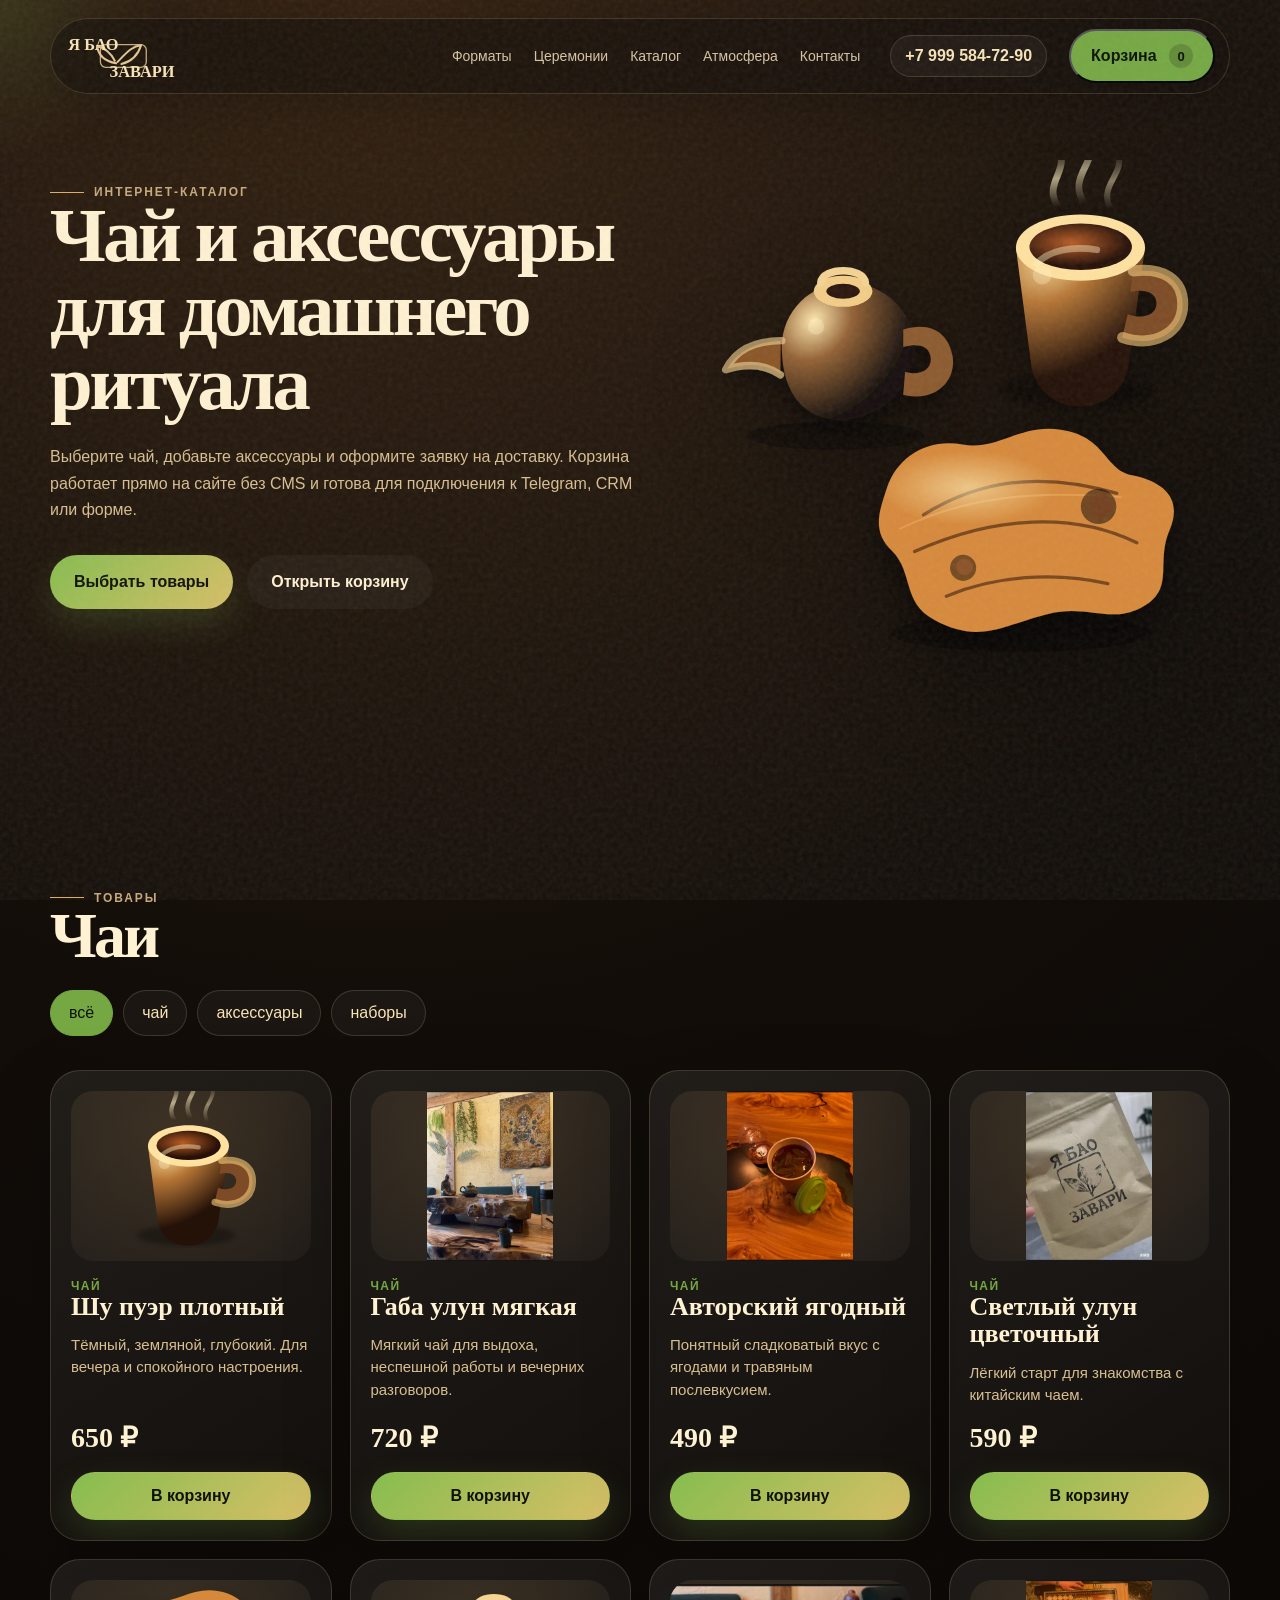
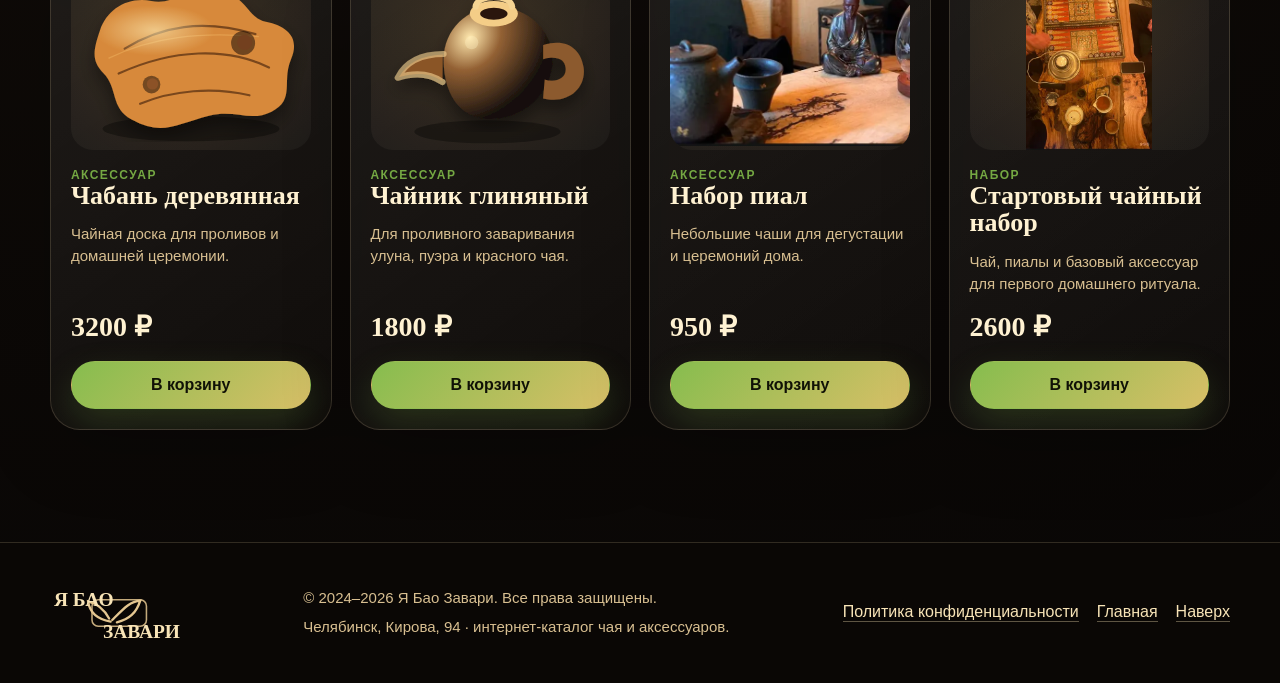
==== catalog.html @ 7555b70e "Доработка сайта" ====
<!doctype html>
<html lang="ru">
<head>
  <meta charset="UTF-8" />
  <meta name="viewport" content="width=device-width, initial-scale=1.0" />
  <title>Интернет-каталог — Я Бао Завари</title>
  <meta name="description" content="Интернет-каталог чаёв и аксессуаров Я Бао Завари: пуэр, улун, габа, чабани, чайники и доставка по Челябинску." />
  <link rel="stylesheet" href="css/styles.css" />
</head>
<body class="catalog-page">
  <div class="noise" aria-hidden="true"></div>
  <div class="cursor-glow" aria-hidden="true"></div>

  <header class="header" data-header>
    <a class="logo" href="index.html#top" aria-label="Я Бао Завари">
      <img src="assets/icons/logo.svg" alt="Я Бао Завари" width="180" height="72" />
    </a>
    <button class="burger" type="button" aria-label="Открыть меню" aria-expanded="false"><span></span><span></span></button>
    <nav class="nav" data-nav>
      <a href="index.html#rituals">Форматы</a>
      <a href="index.html#ceremony">Церемонии</a>
      <a href="catalog.html">Каталог</a>
      <a href="index.html#gallery">Атмосфера</a>
      <a href="index.html#contacts">Контакты</a>
    </nav>
    <a class="header-phone" href="tel:+79995847290">+7 999 584-72-90</a>
    <button class="header-cta" type="button" data-cart-open>Корзина <span data-cart-count>0</span></button>
  </header>

  <main id="top">
    <section class="catalog-hero section">
      <div class="container catalog-hero-grid">
        <div class="reveal">
          <div class="eyebrow"><span></span> интернет-каталог</div>
          <h1>Чай и аксессуары для домашнего ритуала</h1>
          <p>Выберите чай, добавьте аксессуары и оформите заявку на доставку. Корзина работает прямо на сайте без CMS и готова для подключения к Telegram, CRM или форме.</p>
          <div class="hero-actions">
            <a class="btn btn-primary" href="#catalog">Выбрать товары</a>
            <button class="btn btn-ghost" type="button" data-cart-open>Открыть корзину</button>
          </div>
        </div>
        <div class="catalog-hero-objects reveal">
          <img src="assets/3d/mug-steam.svg" alt="3D чашка с паром" />
          <img src="assets/3d/teapot.svg" alt="3D чайник" />
          <img src="assets/3d/chaban.svg" alt="3D чабань" />
        </div>
      </div>
    </section>

    <section class="section catalog-section" id="catalog">
      <div class="container">
        <div class="section-head reveal">
          <div class="eyebrow"><span></span> товары</div>
          <h2>Чаи</h2>
        </div>
        <div class="catalog-filters reveal" data-catalog-filter>
          <button class="active" data-category="all">всё</button>
          <button data-category="tea">чай</button>
          <button data-category="accessory">аксессуары</button>
          <button data-category="set">наборы</button>
        </div>
        <div class="product-grid" data-products>
          <article class="product-card reveal" data-category="tea">
            <img src="assets/3d/mug-steam.svg" alt="Шу пуэр" />
            <span>чай</span><h3>Шу пуэр плотный</h3><p>Тёмный, земляной, глубокий. Для вечера и спокойного настроения.</p><b>650 ₽</b>
            <button class="btn btn-primary" data-add-cart data-name="Шу пуэр плотный" data-price="650">В корзину</button>
          </article>
          <article class="product-card reveal" data-category="tea">
            <img src="assets/images/tea-table-thumb.webp" alt="Габа улун" />
            <span>чай</span><h3>Габа улун мягкая</h3><p>Мягкий чай для выдоха, неспешной работы и вечерних разговоров.</p><b>720 ₽</b>
            <button class="btn btn-primary" data-add-cart data-name="Габа улун мягкая" data-price="720">В корзину</button>
          </article>
          <article class="product-card reveal" data-category="tea">
            <img src="assets/images/takeaway-thumb.webp" alt="Авторский чай" />
            <span>чай</span><h3>Авторский ягодный</h3><p>Понятный сладковатый вкус с ягодами и травяным послевкусием.</p><b>490 ₽</b>
            <button class="btn btn-primary" data-add-cart data-name="Авторский ягодный чай" data-price="490">В корзину</button>
          </article>
          <article class="product-card reveal" data-category="tea">
            <img src="assets/images/logo-pack-thumb.webp" alt="Пакет чая" />
            <span>чай</span><h3>Светлый улун цветочный</h3><p>Лёгкий старт для знакомства с китайским чаем.</p><b>590 ₽</b>
            <button class="btn btn-primary" data-add-cart data-name="Светлый улун цветочный" data-price="590">В корзину</button>
          </article>
          <article class="product-card reveal" data-category="accessory">
            <img src="assets/3d/chaban.svg" alt="Чабань" />
            <span>аксессуар</span><h3>Чабань деревянная</h3><p>Чайная доска для проливов и домашней церемонии.</p><b>3200 ₽</b>
            <button class="btn btn-primary" data-add-cart data-name="Чабань деревянная" data-price="3200">В корзину</button>
          </article>
          <article class="product-card reveal" data-category="accessory">
            <img src="assets/3d/teapot.svg" alt="Чайник" />
            <span>аксессуар</span><h3>Чайник глиняный</h3><p>Для проливного заваривания улуна, пуэра и красного чая.</p><b>1800 ₽</b>
            <button class="btn btn-primary" data-add-cart data-name="Чайник глиняный" data-price="1800">В корзину</button>
          </article>
          <article class="product-card reveal" data-category="accessory">
            <img src="assets/images/gongfu-thumb.webp" alt="Пиалы" />
            <span>аксессуар</span><h3>Набор пиал</h3><p>Небольшие чаши для дегустации и церемоний дома.</p><b>950 ₽</b>
            <button class="btn btn-primary" data-add-cart data-name="Набор пиал" data-price="950">В корзину</button>
          </article>
          <article class="product-card reveal" data-category="set">
            <img src="assets/images/games-thumb.webp" alt="Подарочный набор" />
            <span>набор</span><h3>Стартовый чайный набор</h3><p>Чай, пиалы и базовый аксессуар для первого домашнего ритуала.</p><b>2600 ₽</b>
            <button class="btn btn-primary" data-add-cart data-name="Стартовый чайный набор" data-price="2600">В корзину</button>
          </article>
        </div>
      </div>
    </section>
  </main>

  <aside class="cart-drawer" data-cart aria-hidden="true">
    <div class="cart-backdrop" data-cart-close></div>
    <div class="cart-panel">
      <button class="modal-close" type="button" data-cart-close aria-label="Закрыть">×</button>
      <div class="eyebrow"><span></span> доставка</div>
      <h2>Корзина</h2>
      <div class="cart-list" data-cart-list></div>
      <div class="cart-total">Итого: <b data-cart-total>0 ₽</b></div>
      <form class="form delivery-form" data-delivery-form>
        <label><span>Имя</span><input name="name" type="text" placeholder="Как к вам обращаться" required /></label>
        <label><span>Телефон или Telegram</span><input name="contact" type="text" placeholder="+7 или @username" required /></label>
        <label><span>Адрес доставки</span><input name="address" type="text" placeholder="Улица, дом, квартира" required /></label>
        <label><span>Комментарий</span><input name="comment" type="text" placeholder="Домофон, время, пожелания" /></label>
        <button class="btn btn-primary" type="submit">Сформировать заказ</button>
        <small data-delivery-status>После отправки появится текст заказа для администратора.</small>
      </form>
    </div>
  </aside>

  <footer class="footer">
    <div class="container footer-row">
      <a class="footer-logo" href="index.html#top" aria-label="Я Бао Завари"><img src="assets/icons/logo.svg" alt="Я Бао Завари" width="140" /></a>
      <div class="footer-copy">
        <p>© <span data-start-year>2024</span>–<span data-current-year>2026</span> Я Бао Завари. Все права защищены.</p>
        <p>Челябинск, Кирова, 94 · интернет-каталог чая и аксессуаров.</p>
      </div>
      <div class="footer-links">
        <a href="privacy.html">Политика конфиденциальности</a>
        <a href="index.html">Главная</a>
        <a href="#top">Наверх</a>
      </div>
    </div>
  </footer>

  <script src="js/app.js"></script>
</body>
</html>
---- css/styles.css ----
:root{
  --bg:#120d09;--bg2:#1b120b;--card:#21170f;--card2:#2a1d13;--text:#fff2d2;--muted:#c8aa7b;--accent:#75a843;--accent2:#e0ad62;--line:rgba(255,226,178,.16);--shadow:0 24px 80px rgba(0,0,0,.42);--radius:28px;--container:1180px;
}
*{box-sizing:border-box}html{scroll-behavior:smooth}body{margin:0;font-family:Inter,Arial,sans-serif;background:radial-gradient(circle at 30% 0,#33200f 0,#120d09 42%,#080605 100%);color:var(--text);overflow-x:hidden}body.lock{overflow:hidden}
a{color:inherit;text-decoration:none}img{max-width:100%;display:block}button,input,select{font:inherit}.container{width:min(var(--container),calc(100% - 32px));margin-inline:auto}.section{position:relative;padding:112px 0}.noise{position:fixed;inset:0;pointer-events:none;z-index:100;opacity:.12;background-image:url("data:image/svg+xml,%3Csvg viewBox='0 0 200 200' xmlns='http://www.w3.org/2000/svg'%3E%3Cfilter id='n'%3E%3CfeTurbulence type='fractalNoise' baseFrequency='.9' numOctaves='4'/%3E%3C/filter%3E%3Crect width='100%25' height='100%25' filter='url(%23n)' opacity='.7'/%3E%3C/svg%3E")}.cursor-glow{position:fixed;width:360px;height:360px;border-radius:50%;background:radial-gradient(circle,rgba(117,168,67,.16),transparent 62%);transform:translate(-50%,-50%);pointer-events:none;z-index:1;mix-blend-mode:screen}.preloader{position:fixed;inset:0;background:#090705;z-index:999;display:grid;place-items:center;gap:14px;transition:.55s ease}.preloader.hidden{opacity:0;visibility:hidden}.preloader span{width:68px;height:68px;border:1px solid var(--line);border-top-color:var(--accent);border-radius:50%;animation:spin 1s linear infinite}.preloader b{font-family:Georgia,serif;color:var(--muted);letter-spacing:.12em;text-transform:uppercase}@keyframes spin{to{transform:rotate(360deg)}}
.header{position:fixed;z-index:90;left:50%;top:18px;transform:translateX(-50%);width:min(1180px,calc(100% - 28px));display:flex;align-items:center;gap:22px;padding:10px 14px;background:rgba(18,13,9,.58);border:1px solid var(--line);border-radius:999px;backdrop-filter:blur(18px);box-shadow:0 10px 50px rgba(0,0,0,.25);transition:.3s}.header.scrolled{top:8px;background:rgba(18,13,9,.82)}.logo{display:flex;width:126px;min-width:126px}.nav{display:flex;gap:22px;align-items:center;margin-left:auto}.nav a{font-size:14px;color:#ead8b5;opacity:.9;transition:.25s}.nav a:hover{color:white}.header-cta{padding:13px 20px;border-radius:999px;background:var(--accent);color:#0b1206;font-weight:800}.burger{display:none;margin-left:auto;background:none;border:0;width:44px;height:44px;position:relative}.burger span{display:block;height:2px;background:var(--text);margin:7px;border-radius:10px;transition:.25s}.burger.active span:first-child{transform:translateY(9px) rotate(45deg)}.burger.active span:last-child{transform:rotate(-45deg)}
.hero{min-height:100svh;display:flex;align-items:center;padding-top:150px;overflow:hidden}.hero-bg{position:absolute;inset:0;z-index:-2}.hero-bg:after{content:"";position:absolute;inset:0;background:linear-gradient(90deg,rgba(8,6,5,.96) 0,rgba(18,13,9,.82) 42%,rgba(18,13,9,.44) 100%),linear-gradient(0deg,#120d09 0,transparent 28%)}.hero-bg img{width:100%;height:100%;object-fit:cover;filter:saturate(.9) brightness(.68)}.steam-canvas{position:absolute;inset:0;z-index:-1;opacity:.58}.hero-grid{display:grid;grid-template-columns:minmax(0,1.05fr) minmax(330px,.95fr);align-items:center;gap:56px}.eyebrow{display:inline-flex;align-items:center;gap:10px;color:var(--muted);letter-spacing:.16em;text-transform:uppercase;font-size:12px;font-weight:800}.eyebrow span{width:34px;height:1px;background:var(--accent2)}h1,h2,h3,p{margin-top:0}h1,h2{font-family:Georgia,'Times New Roman',serif;line-height:.96;letter-spacing:-.045em}h1{font-size:clamp(46px,7vw,104px);margin-bottom:24px}h2{font-size:clamp(36px,5vw,72px);margin-bottom:24px}h3{font-family:Georgia,serif;font-size:28px;line-height:1.05;margin-bottom:14px}p{color:#d8bf91;line-height:1.65}.hero-content p{font-size:20px;max-width:620px}.hero-actions,.contact-actions{display:flex;flex-wrap:wrap;gap:14px;margin:32px 0}.btn{display:inline-flex;align-items:center;justify-content:center;min-height:54px;padding:0 24px;border-radius:999px;border:1px solid transparent;font-weight:850;cursor:pointer;transition:.28s}.btn-primary{background:linear-gradient(135deg,#86bd4e,#d8bf67);color:#101106;box-shadow:0 14px 34px rgba(117,168,67,.22)}.btn-primary:hover{transform:translateY(-3px);box-shadow:0 18px 44px rgba(117,168,67,.32)}.btn-ghost{border-color:var(--line);background:rgba(255,255,255,.04);color:var(--text)}.btn-ghost:hover{background:rgba(255,255,255,.09);transform:translateY(-3px)}.stats{display:grid;grid-template-columns:repeat(3,1fr);gap:12px;max-width:560px}.stats div{padding:18px;border:1px solid var(--line);border-radius:20px;background:rgba(255,255,255,.04);backdrop-filter:blur(12px)}.stats b{font-family:Georgia,serif;font-size:30px}.stats span{display:block;color:var(--muted);font-size:13px;margin-top:4px}.hero-visual{position:relative;min-height:560px;display:grid;place-items:center;transform-style:preserve-3d}.orbit{position:absolute;border:1px solid var(--line);border-radius:50%;transform:rotateX(70deg) rotateZ(20deg);animation:orbit 11s linear infinite}.orbit-1{width:430px;height:430px}.orbit-2{width:590px;height:590px;animation-duration:17s;opacity:.45}.tea-cup-3d{position:relative;width:270px;height:320px;transform-style:preserve-3d;animation:float 5s ease-in-out infinite}.cup-top{position:absolute;left:31px;top:32px;width:210px;height:78px;border-radius:50%;background:radial-gradient(ellipse at center,#372015 0 43%,#f1d08e 44%,#5a351d 60%,#21140d 100%);transform:rotateX(62deg);box-shadow:0 25px 70px rgba(224,173,98,.18)}.cup-top span{position:absolute;inset:18px;border-radius:50%;background:radial-gradient(circle,#7e3d18,#221009 70%)}.cup-body{position:absolute;left:52px;top:78px;width:166px;height:190px;border-radius:24px 24px 74px 74px;background:linear-gradient(120deg,#f8dfa2,#9a6530 42%,#32180d 100%);clip-path:polygon(0 0,100% 0,82% 100%,18% 100%);box-shadow:inset -30px 0 60px rgba(0,0,0,.34),0 35px 70px rgba(0,0,0,.44)}.cup-shadow{position:absolute;left:36px;bottom:5px;width:200px;height:44px;border-radius:50%;background:rgba(0,0,0,.42);filter:blur(10px)}.cup-steam i{position:absolute;bottom:245px;width:18px;height:110px;border-radius:50%;border-left:2px solid rgba(255,236,190,.45);filter:blur(.2px);animation:steam 3.8s infinite ease-in-out}.cup-steam i:nth-child(1){left:100px}.cup-steam i:nth-child(2){left:135px;animation-delay:.6s}.cup-steam i:nth-child(3){left:168px;animation-delay:1.2s}.floating-card{position:absolute;padding:15px 18px;border-radius:20px;background:rgba(24,17,12,.7);border:1px solid var(--line);box-shadow:var(--shadow);backdrop-filter:blur(14px);color:#f8e4b7}.card-tea{left:0;top:120px}.card-game{right:8px;bottom:118px}.scroll-hint{position:absolute;left:50%;bottom:30px;transform:translateX(-50%);font-size:12px;text-transform:uppercase;letter-spacing:.18em;color:var(--muted)}@keyframes orbit{to{transform:rotateX(70deg) rotateZ(380deg)}}@keyframes float{50%{transform:translateY(-18px) rotateY(8deg)}}@keyframes steam{0%{opacity:0;transform:translateY(40px) scale(.7)}35%{opacity:1}100%{opacity:0;transform:translateY(-42px) translateX(20px) scale(1.2)}}
.split{display:grid;grid-template-columns:.95fr 1.05fr;gap:48px;align-items:end}.big-text{font-size:clamp(22px,3vw,34px);line-height:1.32;color:#f2ddaf}.section-head{max-width:760px}.section-head.center{margin-inline:auto;text-align:center}.ritual-grid{display:grid;grid-template-columns:repeat(3,1fr);gap:18px;margin-top:50px}.ritual-card,.tea-menu article{min-height:260px;padding:28px;border-radius:var(--radius);background:linear-gradient(145deg,rgba(255,255,255,.065),rgba(255,255,255,.02));border:1px solid var(--line);box-shadow:0 20px 70px rgba(0,0,0,.18);transform-style:preserve-3d}.ritual-card b{color:var(--accent);font-family:Georgia,serif;font-size:42px}.ritual-card h3{margin-top:46px}.ritual-card p{margin-bottom:0}.ceremony{background:linear-gradient(180deg,transparent,#1a110b 50%,transparent)}.ceremony-grid{display:grid;grid-template-columns:.92fr 1.08fr;gap:64px;align-items:center}.ceremony-media{position:relative;border-radius:40px;overflow:hidden;box-shadow:var(--shadow);border:1px solid var(--line)}.ceremony-media img{width:100%;height:640px;object-fit:cover}.price-badge{position:absolute;right:26px;bottom:26px;width:150px;height:150px;border-radius:50%;display:grid;place-items:center;background:radial-gradient(circle at 30% 20%,#f8dfa2,#8f5625 62%,#2b160d);box-shadow:0 15px 60px rgba(0,0,0,.4);color:#130b06;text-align:center}.price-badge span{display:block;text-transform:uppercase;font-size:12px;font-weight:900}.price-badge b{font-family:Georgia,serif;font-size:31px}.check-list{display:grid;gap:12px;list-style:none;padding:0;margin:28px 0}.check-list li{position:relative;padding-left:34px;color:#f1d7a7}.check-list li:before{content:"";position:absolute;left:0;top:.25em;width:18px;height:18px;border-radius:50%;background:var(--accent)}.check-list li:after{content:"";position:absolute;left:6px;top:.55em;width:6px;height:10px;border:solid #111;border-width:0 2px 2px 0;transform:rotate(45deg)}.menu-tabs{display:flex;gap:10px;flex-wrap:wrap;margin:34px 0}.menu-tabs button,.mood-picker button{padding:13px 18px;border-radius:999px;border:1px solid var(--line);background:rgba(255,255,255,.04);color:#f8e4b7;cursor:pointer;transition:.25s}.menu-tabs button.active,.menu-tabs button:hover,.mood-picker button.active,.mood-picker button:hover{background:var(--accent);color:#101106;border-color:var(--accent)}.tea-menu{display:grid;grid-template-columns:repeat(3,1fr);gap:18px}.tea-menu article{min-height:245px;transition:.35s}.tea-menu article.hide{opacity:0;transform:scale(.94);display:none}.tea-menu span{color:var(--accent);font-weight:900;text-transform:uppercase;letter-spacing:.12em;font-size:12px}.tea-menu b{display:inline-block;margin-top:16px;color:#f8e4b7}.experience-grid{display:grid;grid-template-columns:.9fr 1.1fr;gap:70px;align-items:center}.phone-stack{position:relative;min-height:620px}.phone-stack img{position:absolute;width:55%;height:520px;object-fit:cover;border-radius:36px;border:1px solid var(--line);box-shadow:var(--shadow)}.phone-stack img:first-child{left:0;top:45px;transform:rotate(-7deg)}.phone-stack img:last-child{right:6%;top:0;transform:rotate(8deg)}.mood-picker{display:flex;gap:10px;flex-wrap:wrap;margin-top:30px}.mood-result{margin-top:18px;padding:22px;border-radius:24px;background:rgba(117,168,67,.12);border:1px solid rgba(117,168,67,.28);color:#f8e4b7}.gallery-grid{display:grid;grid-template-columns:repeat(4,1fr);grid-auto-rows:230px;gap:16px;margin-top:52px}.gallery-item{padding:0;border:0;background:none;border-radius:28px;overflow:hidden;cursor:pointer;box-shadow:0 18px 70px rgba(0,0,0,.25)}.gallery-item img{width:100%;height:100%;object-fit:cover;transition:.45s}.gallery-item:hover img{transform:scale(1.08)}.gallery-item.tall{grid-row:span 2}.gallery-item.wide{grid-column:span 2}.booking-card{display:grid;grid-template-columns:.9fr 1.1fr;gap:44px;padding:44px;border:1px solid var(--line);border-radius:42px;background:linear-gradient(145deg,rgba(117,168,67,.12),rgba(255,255,255,.035));box-shadow:var(--shadow)}.form{display:grid;gap:14px}.form label{display:grid;gap:8px;color:var(--muted);font-size:13px}.form input,.form select{width:100%;min-height:56px;border-radius:18px;border:1px solid var(--line);background:rgba(9,7,5,.55);color:var(--text);padding:0 16px;outline:0}.form input:focus,.form select:focus{border-color:var(--accent)}.form small{color:var(--muted)}.contacts-grid{display:grid;grid-template-columns:.85fr 1.15fr;gap:44px;align-items:stretch}.map-card{min-height:420px;position:relative;overflow:hidden;border-radius:42px;border:1px solid var(--line);background:radial-gradient(circle at 55% 45%,rgba(117,168,67,.36),transparent 18%),linear-gradient(135deg,#2a1a0d,#0a0806);box-shadow:var(--shadow);display:grid;place-items:center;text-align:center}.map-grid-lines{position:absolute;inset:0;background-image:linear-gradient(rgba(255,255,255,.07) 1px,transparent 1px),linear-gradient(90deg,rgba(255,255,255,.07) 1px,transparent 1px);background-size:44px 44px;mask-image:radial-gradient(circle,black,transparent 70%)}.pin{position:relative;width:92px;height:92px;border-radius:50% 50% 50% 0;background:var(--accent);transform:rotate(-45deg);box-shadow:0 20px 50px rgba(117,168,67,.35)}.pin span{position:absolute;inset:27px;background:#101106;border-radius:50%}.map-card b,.map-card p{position:absolute}.map-card b{bottom:80px;font-family:Georgia,serif;font-size:34px}.map-card p{bottom:44px}.footer{padding:34px 0;border-top:1px solid var(--line);background:#0a0705}.footer-row{display:flex;align-items:center;gap:24px;justify-content:space-between}.footer p{max-width:520px;margin:0;font-size:14px}.lightbox{position:fixed;inset:0;z-index:200;display:grid;place-items:center;background:rgba(0,0,0,.86);opacity:0;visibility:hidden;transition:.25s;padding:24px}.lightbox.open{opacity:1;visibility:visible}.lightbox img{max-height:88svh;border-radius:28px;box-shadow:var(--shadow)}.lightbox button{position:absolute;right:24px;top:24px;width:52px;height:52px;border-radius:50%;border:1px solid var(--line);background:rgba(255,255,255,.08);color:white;font-size:34px;cursor:pointer}.reveal{opacity:0;transform:translateY(32px);transition:opacity .75s ease,transform .75s ease}.reveal.show{opacity:1;transform:translateY(0)}
@media (max-width:1024px){.section{padding:88px 0}.hero-grid,.split,.ceremony-grid,.experience-grid,.booking-card,.contacts-grid{grid-template-columns:1fr}.hero-visual{min-height:420px}.ritual-grid,.tea-menu{grid-template-columns:repeat(2,1fr)}.gallery-grid{grid-template-columns:repeat(2,1fr)}.phone-stack{min-height:540px}.ceremony-media img{height:540px}}
@media (max-width:820px){.header{border-radius:28px}.burger{display:block}.nav{position:absolute;left:0;right:0;top:76px;display:grid;padding:18px;background:rgba(18,13,9,.96);border:1px solid var(--line);border-radius:28px;opacity:0;visibility:hidden;transform:translateY(-10px);transition:.25s}.nav.active{opacity:1;visibility:visible;transform:translateY(0)}.header-cta{display:none}.hero{padding-top:120px}.stats{grid-template-columns:1fr}.hero-content p{font-size:18px}.ritual-grid,.tea-menu{grid-template-columns:1fr}.gallery-grid{grid-template-columns:1fr;grid-auto-rows:250px}.gallery-item.tall,.gallery-item.wide{grid-column:auto;grid-row:auto}.footer-row{align-items:flex-start;flex-direction:column}.cursor-glow{display:none}}
@media (max-width:560px){.container{width:min(100% - 24px,var(--container))}.section{padding:72px 0}h1{font-size:44px}h2{font-size:37px}.hero-actions,.contact-actions{display:grid}.btn{width:100%}.hero-visual{min-height:330px}.orbit-1{width:270px;height:270px}.orbit-2{width:350px;height:350px}.tea-cup-3d{transform:scale(.74);animation:floatMobile 5s ease-in-out infinite}.floating-card{font-size:12px}.card-tea{left:8px;top:60px}.card-game{right:0;bottom:60px}.ceremony-media img{height:430px}.price-badge{width:118px;height:118px}.price-badge b{font-size:24px}.phone-stack{min-height:440px}.phone-stack img{height:380px;width:62%;border-radius:28px}.booking-card{padding:24px;border-radius:30px}.map-card{min-height:340px}@keyframes floatMobile{50%{transform:scale(.74) translateY(-12px)}}}
@media (prefers-reduced-motion:reduce){*,*:before,*:after{animation:none!important;transition:none!important;scroll-behavior:auto!important}.reveal{opacity:1;transform:none}}

/* ===== Responsive polish v2: 1920 / 1200 / 768 / 480 ===== */
html{scroll-padding-top:112px}#rituals,#ceremony,#menu,#gallery,#booking,#contacts{scroll-margin-top:112px}.section{overflow:hidden}.header{min-height:68px}.logo img{width:100%;height:auto}.footer{padding:42px 0 calc(42px + env(safe-area-inset-bottom));}.footer-row{align-items:center}.footer-logo{display:flex;flex:0 0 auto}.footer-copy{display:grid;gap:6px;max-width:560px}.footer-copy p{margin:0;font-size:15px;line-height:1.5}.footer-links{display:flex;gap:18px;align-items:center;flex-wrap:wrap;justify-content:flex-end}.footer-links a,.footer>a{color:#f8e4b7;border-bottom:1px solid rgba(248,228,183,.35);transition:.25s}.footer-links a:hover{color:#fff;border-color:#fff}.policy-page{padding-top:96px}.policy-card{max-width:920px;padding:46px;border:1px solid var(--line);border-radius:42px;background:linear-gradient(145deg,rgba(255,255,255,.055),rgba(255,255,255,.018));box-shadow:var(--shadow)}.policy-card h1{font-size:clamp(42px,6vw,78px);margin:20px 0 28px}.policy-card h2{font-size:clamp(28px,3vw,44px);margin-top:36px}.policy-note{padding:18px 20px;border:1px solid rgba(117,168,67,.28);border-radius:22px;background:rgba(117,168,67,.12)}

@media (min-width:1441px){
  :root{--container:1320px}.header{width:min(1320px,calc(100% - 64px));}.hero-grid{grid-template-columns:1fr .88fr;gap:86px}.hero-content p{font-size:22px}.ritual-grid,.tea-menu{gap:22px}.gallery-grid{grid-auto-rows:270px}.ceremony-media img{height:700px}.phone-stack{min-height:680px}.phone-stack img{height:580px}.footer-copy p{font-size:16px}
}

@media (max-width:1200px){
  :root{--container:1040px}.header{width:calc(100% - 36px);gap:16px}.nav{gap:14px}.nav a{font-size:13px}.header-cta{padding-inline:16px}.section{padding:96px 0}.hero{padding-top:124px}.hero-grid{gap:40px;grid-template-columns:minmax(0,1fr) minmax(320px,.82fr)}h1{font-size:clamp(52px,7.6vw,86px)}h2{font-size:clamp(38px,5.8vw,62px)}.hero-visual{min-height:500px}.orbit-1{width:390px;height:390px}.orbit-2{width:520px;height:520px}.tea-cup-3d{transform:scale(.9)}.ritual-card,.tea-menu article{padding:24px}.ritual-grid,.tea-menu{gap:16px}.ceremony-grid,.experience-grid{gap:42px}.ceremony-media img{height:560px}.phone-stack{min-height:560px}.phone-stack img{height:470px}.gallery-grid{grid-auto-rows:210px}.booking-card{gap:34px;padding:36px}.footer-row{gap:22px}.footer-links{max-width:260px}
}

@media (max-width:768px){
  html{scroll-padding-top:92px}#rituals,#ceremony,#menu,#gallery,#booking,#contacts{scroll-margin-top:92px}.container{width:min(100% - 28px,var(--container))}.header{top:12px;width:calc(100% - 28px);min-height:66px;padding:8px 12px;border-radius:24px}.header.scrolled{top:8px;min-height:60px}.logo{width:112px;min-width:112px}.burger{display:block;width:42px;height:42px}.nav{top:72px;border-radius:24px;padding:16px;gap:4px}.nav a{font-size:16px;padding:12px 10px;border-radius:14px}.nav a:hover{background:rgba(255,255,255,.06)}.header-cta{display:none}.section{padding:82px 0}.hero{min-height:auto;padding:120px 0 78px}.hero-bg:after{background:linear-gradient(90deg,rgba(8,6,5,.94),rgba(18,13,9,.72)),linear-gradient(0deg,#120d09 0,transparent 34%)}.hero-grid,.split,.ceremony-grid,.experience-grid,.booking-card,.contacts-grid{grid-template-columns:1fr}.hero-grid{gap:34px}.eyebrow{font-size:11px;letter-spacing:.13em}.eyebrow span{width:26px}h1{font-size:clamp(42px,12.4vw,68px);line-height:.98;letter-spacing:-.04em}h2{font-size:clamp(34px,9.4vw,54px);line-height:1;letter-spacing:-.04em}h3{font-size:25px}.hero-content p{font-size:18px;line-height:1.58}.hero-actions{display:grid;gap:12px}.btn{width:100%;min-height:58px}.stats{grid-template-columns:repeat(3,1fr);gap:8px}.stats div{padding:14px 12px}.stats b{font-size:24px}.stats span{font-size:12px}.hero-visual{display:none}.scroll-hint{display:none}.big-text{font-size:24px}.ritual-grid,.tea-menu{grid-template-columns:1fr;margin-top:34px}.ritual-card,.tea-menu article{min-height:auto;padding:22px;border-radius:24px}.ritual-card h3{margin-top:22px}.ceremony-media{border-radius:30px}.ceremony-media img{height:440px}.price-badge{width:124px;height:124px;right:18px;bottom:18px}.price-badge b{font-size:24px}.menu-tabs{gap:8px;margin:24px 0}.menu-tabs button,.mood-picker button{padding:12px 15px}.phone-stack{min-height:420px;order:-1}.phone-stack img{height:360px;width:61%;border-radius:26px}.gallery-grid{grid-template-columns:1fr 1fr;grid-auto-rows:210px;gap:12px;margin-top:34px}.gallery-item{border-radius:22px}.gallery-item.wide{grid-column:span 2}.gallery-item.tall{grid-row:auto}.booking-card{padding:26px;border-radius:30px}.form input,.form select{min-height:58px}.map-card{min-height:360px;border-radius:30px}.footer-row{align-items:flex-start;flex-direction:column}.footer-links{justify-content:flex-start;max-width:none}.policy-page{padding-top:86px}.policy-card{padding:28px;border-radius:30px}
}

@media (max-width:480px){
  html{scroll-padding-top:82px}#rituals,#ceremony,#menu,#gallery,#booking,#contacts{scroll-margin-top:82px}.container{width:min(100% - 24px,var(--container))}.header{top:10px;width:calc(100% - 24px);min-height:58px;padding:7px 10px;border-radius:22px}.header.scrolled{top:6px;min-height:56px}.logo{width:96px;min-width:96px}.burger{width:40px;height:40px}.nav{top:64px;border-radius:22px}.section{padding:68px 0}.hero{padding:106px 0 64px}.hero-content .eyebrow{margin-bottom:12px}h1{font-size:40px;line-height:1.02;margin-bottom:20px;letter-spacing:-.035em}h2{font-size:33px;line-height:1.04;margin-bottom:20px;letter-spacing:-.035em}h3{font-size:23px}.hero-content p,p{line-height:1.56}.hero-content p{font-size:17px}.btn{min-height:56px;padding-inline:18px;font-size:16px}.stats{grid-template-columns:1fr}.stats div{border-radius:18px}.section-head.center{text-align:left}.big-text{font-size:21px}.ritual-card b{font-size:34px}.ceremony-media img{height:360px}.price-badge{width:104px;height:104px}.price-badge span{font-size:10px}.price-badge b{font-size:21px}.check-list{margin:22px 0}.menu-tabs{display:grid;grid-template-columns:1fr 1fr}.menu-tabs button{width:100%}.phone-stack{min-height:350px}.phone-stack img{height:300px;width:64%;border-radius:22px}.phone-stack img:first-child{top:32px}.gallery-grid{grid-template-columns:1fr;grid-auto-rows:230px}.gallery-item.wide{grid-column:auto}.booking-card{padding:22px;border-radius:26px}.form{gap:13px}.form input,.form select{border-radius:16px}.map-card{min-height:320px;border-radius:26px}.map-card b{font-size:28px;bottom:72px}.map-card p{bottom:38px}.pin{width:78px;height:78px}.pin span{inset:23px}.footer{padding-top:34px}.footer-copy p{font-size:14px}.footer-links{display:grid;gap:12px}.policy-card{padding:22px;border-radius:26px}.policy-card h1{font-size:38px}.policy-card h2{font-size:28px}.lightbox img{max-width:96vw;border-radius:18px}
}


/* ===== Final polish v3: less overlay, cleaner mobile, real contact block ===== */
.contact-meta{display:grid;gap:10px;margin:24px 0 0}.contact-meta span{display:inline-flex;width:max-content;max-width:100%;padding:10px 14px;border:1px solid var(--line);border-radius:999px;background:rgba(255,255,255,.045);color:#f4ddb0;font-size:14px}.form small{display:block;line-height:1.45;color:#d8bf91}.form .form-message{margin-top:10px;padding:14px 16px;border:1px solid rgba(117,168,67,.34);border-radius:18px;background:rgba(117,168,67,.10);color:#f8e4b7;white-space:pre-wrap}.copy-request{margin-top:10px;min-height:46px;padding:0 18px;border-radius:999px;border:1px solid var(--line);background:rgba(255,255,255,.045);color:#f8e4b7;font-weight:800;cursor:pointer}.copy-request:hover{background:rgba(255,255,255,.08)}

@media (min-width:1201px){.header{min-height:66px}.logo{width:118px;min-width:118px}.section[id]{padding-top:128px;margin-top:-16px}.booking,.contacts{padding-top:126px}}
@media (max-width:1200px) and (min-width:769px){html{scroll-padding-top:100px}.section[id]{scroll-margin-top:100px}.header{min-height:62px}.logo{width:108px;min-width:108px}.section{padding:92px 0}.hero{padding-top:118px}}

@media (max-width:768px){
  /* На мобильных шапка больше не висит поверх каждого блока — это убирает наезды на заголовки при скролле. */
  .header{position:absolute;top:12px;left:14px;right:14px;transform:none;width:auto;min-height:58px;padding:7px 10px;border-radius:22px;background:rgba(18,13,9,.68)}
  .header.scrolled{top:12px;min-height:58px;background:rgba(18,13,9,.68)}
  .logo{width:96px;min-width:96px}.burger{width:38px;height:38px}.burger span{margin:6px 7px}.burger.active span:first-child{transform:translateY(8px) rotate(45deg)}
  .nav{top:66px;border-radius:22px;padding:12px}.nav a{font-size:15px;padding:11px 10px}
  html{scroll-padding-top:28px}#rituals,#ceremony,#menu,#gallery,#booking,#contacts{scroll-margin-top:28px}
  .hero{padding-top:112px}.section{padding:76px 0}.section-head{max-width:100%}.intro{padding-top:86px}.booking,.contacts{padding-top:86px}
  .stats{margin-top:4px}.gallery-grid{margin-top:30px}.footer-logo img{width:126px}
}

@media (max-width:480px){
  .header{top:10px;left:12px;right:12px;min-height:54px;padding:6px 9px;border-radius:20px}.header.scrolled{top:10px;min-height:54px}.logo{width:88px;min-width:88px}.burger{width:36px;height:36px}.nav{top:61px;border-radius:20px}
  .hero{padding-top:98px}.section{padding:64px 0}.intro{padding-top:74px}.booking,.contacts{padding-top:78px}
  h1{font-size:38px;line-height:1.04}h2{font-size:31px;line-height:1.06}.big-text{font-size:20px}.hero-content p{font-size:16px}.eyebrow{font-size:10px;letter-spacing:.12em}.eyebrow span{width:22px}
  .ceremony-media img{height:330px}.phone-stack{min-height:320px}.phone-stack img{height:280px}.gallery-grid{grid-auto-rows:215px}.contact-meta span{width:100%;justify-content:center;text-align:center}.footer-links{gap:10px}.footer-links a{width:max-content}
}

@media (max-width:380px){h1{font-size:34px}h2{font-size:28px}.btn{font-size:15px}.stats b{font-size:22px}.stats span{font-size:11px}.ritual-card,.tea-menu article,.booking-card{padding:20px}.ceremony-media img{height:300px}}

/* ===== v4: phone, modals, catalog, cart, Yandex map, creative gallery ===== */
.header-phone{margin-left:auto;color:#f8e4b7;font-weight:850;white-space:nowrap;padding:11px 14px;border:1px solid var(--line);border-radius:999px;background:rgba(255,255,255,.045);transition:.25s}.header-phone:hover{background:rgba(255,255,255,.09);color:#fff}.nav + .header-phone{margin-left:8px}.header-cta span{display:inline-grid;place-items:center;margin-left:8px;min-width:24px;height:24px;border-radius:999px;background:rgba(12,18,6,.18);font-size:13px}.hero-actions .btn{border:0}.catalog-teaser{display:flex;align-items:center;gap:20px;flex-wrap:wrap;margin:22px 0 0}.catalog-teaser p{margin:0;max-width:520px}.booking-actions{display:flex;flex-wrap:wrap;gap:12px;margin-top:26px}.booking-actions .btn{width:auto}.booking-side-card{padding:28px;border:1px solid var(--line);border-radius:32px;background:linear-gradient(145deg,rgba(255,255,255,.07),rgba(255,255,255,.025));box-shadow:var(--shadow)}.booking-side-card img{width:min(260px,100%);margin:-24px auto 0;filter:drop-shadow(0 24px 38px rgba(0,0,0,.42))}.booking-side-card b{display:block;font-family:Georgia,serif;font-size:30px;line-height:1.08;margin-bottom:12px}.three-d-showcase{background:radial-gradient(circle at 75% 22%,rgba(117,168,67,.12),transparent 36%)}.three-d-grid{display:grid;grid-template-columns:.85fr 1.15fr;gap:48px;align-items:center}.three-d-objects{position:relative;min-height:560px;transform-style:preserve-3d}.three-d-objects .obj{position:absolute;filter:drop-shadow(0 38px 42px rgba(0,0,0,.45));will-change:transform}.obj-mug{width:38%;right:8%;top:0;animation:objFloat 6s ease-in-out infinite}.obj-chaban{width:62%;left:3%;bottom:8%;animation:objFloat 7.2s ease-in-out infinite reverse}.obj-teapot{width:42%;right:0;bottom:0;animation:objFloat 6.6s ease-in-out infinite .8s}.three-d-copy p{font-size:19px}.yandex-map-card{min-height:460px;border-radius:38px;overflow:hidden;border:1px solid var(--line);background:rgba(255,255,255,.04);box-shadow:var(--shadow)}.yandex-map-card iframe{width:100%;height:100%;min-height:460px;border:0;filter:saturate(.85) sepia(.14) contrast(.95)}.contact-actions{align-items:center}.contact-actions .btn{width:auto}.gallery-grid{grid-template-columns:1.2fr .8fr 1fr 1fr;grid-auto-rows:180px;grid-auto-flow:dense}.gallery-item:nth-child(1){grid-column:span 1;grid-row:span 2;border-radius:42px 18px 42px 18px}.gallery-item:nth-child(2){grid-column:span 2;border-radius:18px 48px 18px 48px}.gallery-item:nth-child(3){grid-row:span 2;border-radius:50px 20px}.gallery-item:nth-child(4){border-radius:22px 54px 22px 22px}.gallery-item:nth-child(5){grid-column:span 2;grid-row:span 2;border-radius:22px 22px 58px 22px}.gallery-item:nth-child(6){border-radius:60px 22px 22px 22px}.gallery-item:after{content:"";position:absolute;inset:0;background:radial-gradient(circle at 30% 20%,rgba(255,236,190,.2),transparent 45%);opacity:0;transition:.35s}.gallery-item:hover:after{opacity:1}.gallery-item:hover img{transform:scale(1.07) rotate(.8deg)}
.modal,.cart-drawer{position:fixed;inset:0;z-index:300;display:none}.modal.open,.cart-drawer.open{display:block}.modal-backdrop,.cart-backdrop{position:absolute;inset:0;background:rgba(6,4,3,.68);backdrop-filter:blur(8px)}.modal-panel,.cart-panel{position:absolute;right:clamp(12px,4vw,48px);top:50%;transform:translateY(-50%);width:min(560px,calc(100% - 24px));max-height:calc(100svh - 28px);overflow:auto;padding:34px;border:1px solid var(--line);border-radius:34px;background:linear-gradient(145deg,rgba(33,23,15,.98),rgba(15,10,7,.98));box-shadow:0 34px 100px rgba(0,0,0,.62)}.modal-panel h2,.cart-panel h2{font-size:clamp(34px,4vw,54px)}.modal-close{position:absolute;top:14px;right:16px;width:44px;height:44px;border:1px solid var(--line);border-radius:999px;background:rgba(255,255,255,.05);color:#fff2d2;font-size:28px;line-height:1;cursor:pointer}.modal-form{margin-top:22px}.form-message{word-break:break-word}.modal .copy-request,.cart-drawer .copy-request{width:100%}
.catalog-page .header{position:fixed}.catalog-hero{padding-top:160px;min-height:78svh}.catalog-hero-grid{display:grid;grid-template-columns:minmax(0,1fr) minmax(360px,.85fr);gap:46px;align-items:center}.catalog-hero h1{font-size:clamp(46px,6vw,88px)}.catalog-hero-objects{min-height:500px;position:relative}.catalog-hero-objects img{position:absolute;filter:drop-shadow(0 35px 45px rgba(0,0,0,.42))}.catalog-hero-objects img:nth-child(1){width:52%;right:2%;top:0}.catalog-hero-objects img:nth-child(2){width:50%;left:0;top:18%}.catalog-hero-objects img:nth-child(3){width:68%;right:6%;bottom:0}.catalog-filters{display:flex;gap:10px;flex-wrap:wrap;margin:20px 0 34px}.catalog-filters button{padding:13px 18px;border-radius:999px;border:1px solid var(--line);background:rgba(255,255,255,.04);color:#f8e4b7;cursor:pointer}.catalog-filters button.active,.catalog-filters button:hover{background:var(--accent);color:#101106;border-color:var(--accent)}.product-grid{display:grid;grid-template-columns:repeat(4,1fr);gap:18px}.product-card{position:relative;display:flex;flex-direction:column;min-height:440px;padding:20px;border:1px solid var(--line);border-radius:30px;background:linear-gradient(145deg,rgba(255,255,255,.07),rgba(255,255,255,.022));box-shadow:0 22px 70px rgba(0,0,0,.2);overflow:hidden}.product-card.hide{display:none}.product-card img{width:100%;height:170px;object-fit:contain;border-radius:22px;background:radial-gradient(circle at 45% 25%,rgba(224,173,98,.16),rgba(255,255,255,.03));margin-bottom:18px}.product-card span{color:var(--accent);font-size:12px;font-weight:900;letter-spacing:.12em;text-transform:uppercase}.product-card h3{font-size:26px}.product-card p{font-size:15px;line-height:1.48}.product-card b{margin:auto 0 18px;font-family:Georgia,serif;font-size:28px}.product-card .btn{width:100%;min-height:48px}.cart-panel{right:0;top:0;bottom:0;transform:none;width:min(560px,100%);max-height:none;border-radius:34px 0 0 34px}.cart-list{display:grid;gap:12px;margin:20px 0}.cart-empty{padding:18px;border:1px dashed var(--line);border-radius:18px;color:#d8bf91}.cart-item{display:grid;grid-template-columns:1fr auto;gap:10px;padding:14px;border:1px solid var(--line);border-radius:18px;background:rgba(255,255,255,.04)}.cart-item strong{display:block;color:#fff2d2}.cart-item span{color:#d8bf91}.cart-controls{display:flex;align-items:center;gap:8px}.cart-controls button{width:32px;height:32px;border-radius:999px;border:1px solid var(--line);background:rgba(255,255,255,.05);color:#fff2d2;cursor:pointer}.cart-remove{grid-column:1/3;width:max-content;padding:8px 12px;border-radius:999px;border:1px solid var(--line);background:transparent;color:#d8bf91;cursor:pointer}.cart-total{display:flex;justify-content:space-between;align-items:center;margin:20px 0;padding:16px;border:1px solid rgba(117,168,67,.34);border-radius:18px;background:rgba(117,168,67,.1);font-size:20px}.cart-total b{font-family:Georgia,serif;font-size:30px;color:#fff2d2}.delivery-form{margin-top:14px}@keyframes objFloat{50%{transform:translateY(-18px) rotate(2deg)}}
@media (min-width:1441px){.gallery-grid{grid-auto-rows:230px}.product-grid{gap:22px}.product-card{min-height:470px}.product-card img{height:190px}.three-d-objects{min-height:620px}}
@media (max-width:1200px){.header-phone{font-size:13px;padding:10px 12px}.product-grid{grid-template-columns:repeat(3,1fr)}.gallery-grid{grid-template-columns:1fr 1fr 1fr;grid-auto-rows:190px}.three-d-grid,.catalog-hero-grid{grid-template-columns:1fr .9fr}.three-d-objects{min-height:500px}.contact-actions{display:grid;grid-template-columns:1fr 1fr}.contact-actions .btn{width:100%}}
@media (max-width:900px){.header-phone{display:none}.product-grid{grid-template-columns:repeat(2,1fr)}.catalog-hero-grid,.three-d-grid{grid-template-columns:1fr}.catalog-hero-objects{min-height:360px;order:-1}.catalog-hero-objects img:nth-child(1){width:38%;right:10%}.catalog-hero-objects img:nth-child(2){width:40%;left:8%;top:8%}.catalog-hero-objects img:nth-child(3){width:56%;right:18%;bottom:0}.three-d-objects{min-height:390px}.obj-mug{width:32%;right:9%}.obj-chaban{width:54%;left:4%}.obj-teapot{width:34%;right:6%}.modal-panel{left:12px;right:12px;width:auto;padding:26px}.cart-panel{width:100%;border-radius:28px 28px 0 0;top:auto;max-height:92svh}.gallery-grid{grid-template-columns:1fr 1fr;grid-auto-rows:200px}.gallery-item:nth-child(n){grid-column:auto;grid-row:auto;border-radius:26px}.gallery-item:nth-child(1),.gallery-item:nth-child(5){grid-row:span 2}.gallery-item:nth-child(2){grid-column:span 2}.contact-actions{grid-template-columns:1fr}}
@media (max-width:768px){.catalog-page .header{position:absolute}.catalog-hero{padding-top:112px}.catalog-hero-objects{display:none}.booking-actions{display:grid}.booking-actions .btn{width:100%}.three-d-objects{min-height:330px}.obj-mug{width:38%;right:2%;top:0}.obj-chaban{width:62%;left:-2%;bottom:4%}.obj-teapot{width:42%;right:0;bottom:0}.yandex-map-card,.yandex-map-card iframe{min-height:360px}.catalog-teaser{display:grid}.catalog-teaser .btn{width:100%}.modal-panel h2,.cart-panel h2{font-size:34px}.modal-panel{max-height:calc(100svh - 20px);border-radius:28px}.product-grid{gap:14px}.product-card{border-radius:24px;min-height:410px}.product-card h3{font-size:23px}}
@media (max-width:560px){.product-grid{grid-template-columns:1fr}.product-card{min-height:auto}.product-card img{height:190px}.catalog-filters{display:grid;grid-template-columns:1fr 1fr}.catalog-filters button{width:100%}.gallery-grid{grid-template-columns:1fr;grid-auto-rows:230px}.gallery-item:nth-child(n){grid-column:auto;grid-row:auto}.three-d-copy h2{font-size:31px}.three-d-objects{min-height:300px}.modal-panel,.cart-panel{padding:22px}.cart-item{grid-template-columns:1fr}.cart-controls,.cart-remove{grid-column:auto}.cart-remove{width:100%}.footer-links a{width:auto}.header .header-phone{display:none}}
.request-actions{display:grid;grid-template-columns:1fr 1fr;gap:10px;margin-top:10px}.request-actions .copy-request{display:inline-flex;align-items:center;justify-content:center;text-align:center;text-decoration:none}.wa-link{background:rgba(117,168,67,.12)!important;border-color:rgba(117,168,67,.34)!important}@media (max-width:560px){.request-actions{grid-template-columns:1fr}}
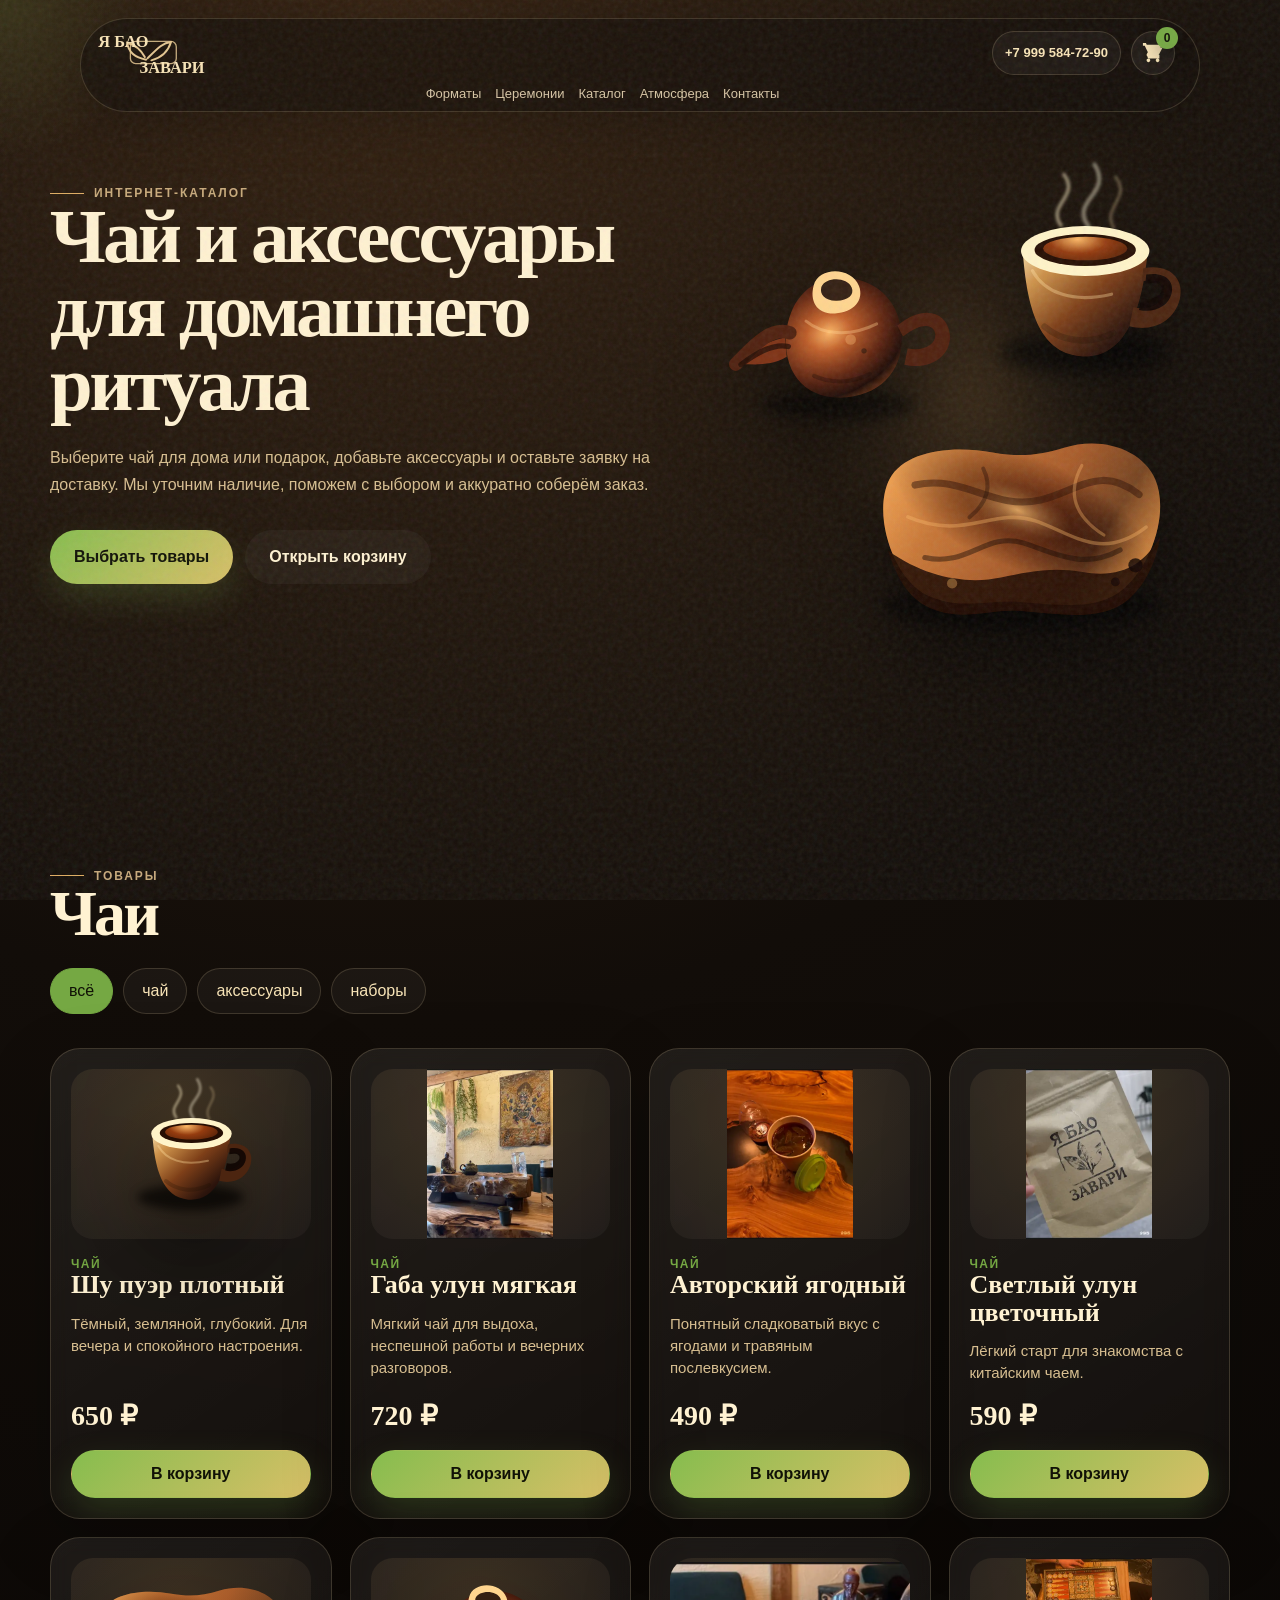
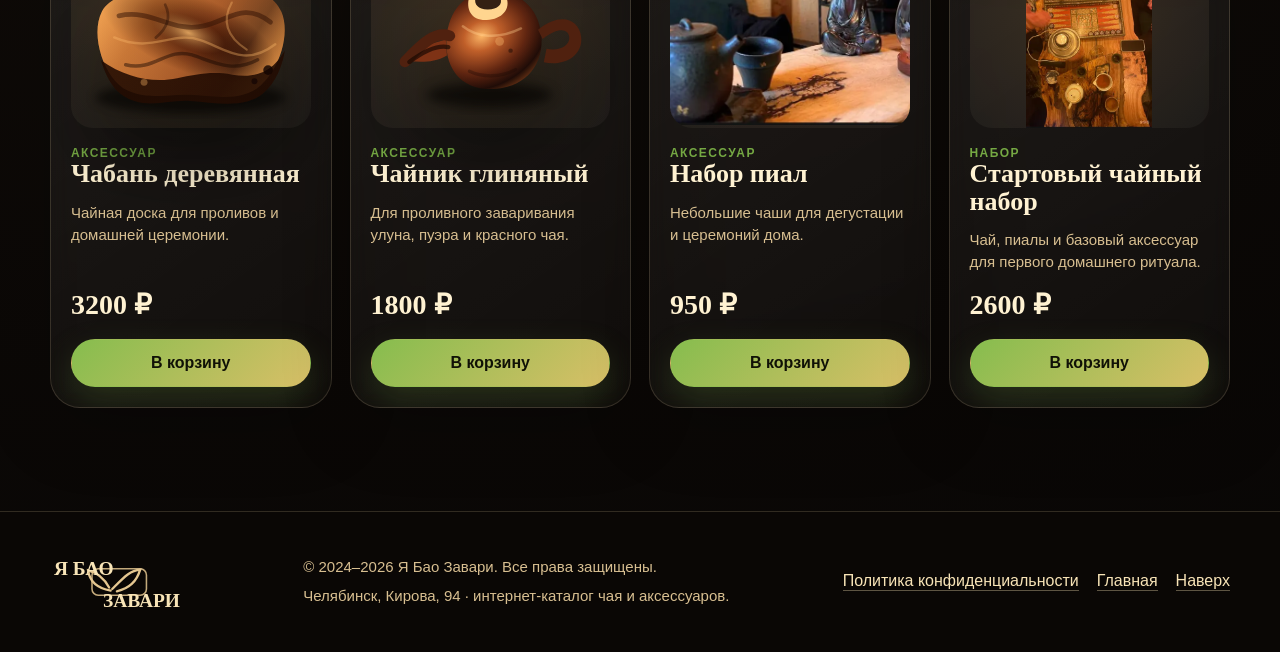
==== commit 1001ceff: "Доработка сайта v5" ====
--- a/catalog.html
+++ b/catalog.html
@@ -15,6 +15,16 @@
     <a class="logo" href="index.html#top" aria-label="Я Бао Завари">
       <img src="assets/icons/logo.svg" alt="Я Бао Завари" width="180" height="72" />
     </a>
+    <div class="header-actions" aria-label="Быстрые действия">
+      <a class="header-phone header-phone-desktop" href="tel:+79995847290">+7 999 584-72-90</a>
+      <a class="header-icon header-phone-mobile" href="tel:+79995847290" aria-label="Позвонить в Я Бао Завари">
+        <svg viewBox="0 0 24 24" aria-hidden="true"><path d="M6.62 10.79c1.44 2.83 3.76 5.14 6.59 6.59l2.2-2.2c.27-.27.67-.36 1.02-.24 1.12.37 2.33.57 3.57.57.55 0 1 .45 1 1V20c0 .55-.45 1-1 1C10.61 21 3 13.39 3 4c0-.55.45-1 1-1h3.5c.55 0 1 .45 1 1 0 1.24.2 2.45.57 3.57.11.35.03.74-.25 1.02l-2.2 2.2Z"/></svg>
+      </a>
+      <button class="header-icon header-cart" type="button" data-cart-open aria-label="Открыть корзину">
+        <svg viewBox="0 0 24 24" aria-hidden="true"><path d="M7 18c-1.1 0-1.99.9-1.99 2S5.9 22 7 22s2-.9 2-2-.9-2-2-2Zm10 0c-1.1 0-1.99.9-1.99 2S15.9 22 17 22s2-.9 2-2-.9-2-2-2ZM7.2 6l.94 2h7.45c.75 0 1.41.41 1.75 1.03L21 3H5.21l-.94-2H1v2h2l3.6 7.59-1.35 2.44C4.52 14.37 5.48 16 7 16h12v-2H7l1.1-2h7.45c.75 0 1.41-.41 1.75-1.03L21 4H5.42L4.48 2H1v2h2l4.2 8.84L6.15 14.75C5.43 16.07 6.39 18 7.9 18H19v-2H7.9l1.1-2H17c.75 0 1.41-.41 1.75-1.03L22.5 6H7.2Z"/></svg>
+        <span data-cart-count>0</span>
+      </button>
+    </div>
     <button class="burger" type="button" aria-label="Открыть меню" aria-expanded="false"><span></span><span></span></button>
     <nav class="nav" data-nav>
       <a href="index.html#rituals">Форматы</a>
@@ -23,8 +33,6 @@
       <a href="index.html#gallery">Атмосфера</a>
       <a href="index.html#contacts">Контакты</a>
     </nav>
-    <a class="header-phone" href="tel:+79995847290">+7 999 584-72-90</a>
-    <button class="header-cta" type="button" data-cart-open>Корзина <span data-cart-count>0</span></button>
   </header>
 
   <main id="top">
@@ -33,7 +41,7 @@
         <div class="reveal">
           <div class="eyebrow"><span></span> интернет-каталог</div>
           <h1>Чай и аксессуары для домашнего ритуала</h1>
-          <p>Выберите чай, добавьте аксессуары и оформите заявку на доставку. Корзина работает прямо на сайте без CMS и готова для подключения к Telegram, CRM или форме.</p>
+          <p>Выберите чай для дома или подарок, добавьте аксессуары и оставьте заявку на доставку. Мы уточним наличие, поможем с выбором и аккуратно соберём заказ.</p>
           <div class="hero-actions">
             <a class="btn btn-primary" href="#catalog">Выбрать товары</a>
             <button class="btn btn-ghost" type="button" data-cart-open>Открыть корзину</button>
@@ -119,7 +127,7 @@
         <label><span>Адрес доставки</span><input name="address" type="text" placeholder="Улица, дом, квартира" required /></label>
         <label><span>Комментарий</span><input name="comment" type="text" placeholder="Домофон, время, пожелания" /></label>
         <button class="btn btn-primary" type="submit">Сформировать заказ</button>
-        <small data-delivery-status>После отправки появится текст заказа для администратора.</small>
+        <small data-delivery-status>После отправки появится текст заказа для WhatsApp.</small>
       </form>
     </div>
   </aside>
--- a/css/styles.css
+++ b/css/styles.css
@@ -67,3 +67,17 @@
 @media (max-width:768px){.catalog-page .header{position:absolute}.catalog-hero{padding-top:112px}.catalog-hero-objects{display:none}.booking-actions{display:grid}.booking-actions .btn{width:100%}.three-d-objects{min-height:330px}.obj-mug{width:38%;right:2%;top:0}.obj-chaban{width:62%;left:-2%;bottom:4%}.obj-teapot{width:42%;right:0;bottom:0}.yandex-map-card,.yandex-map-card iframe{min-height:360px}.catalog-teaser{display:grid}.catalog-teaser .btn{width:100%}.modal-panel h2,.cart-panel h2{font-size:34px}.modal-panel{max-height:calc(100svh - 20px);border-radius:28px}.product-grid{gap:14px}.product-card{border-radius:24px;min-height:410px}.product-card h3{font-size:23px}}
 @media (max-width:560px){.product-grid{grid-template-columns:1fr}.product-card{min-height:auto}.product-card img{height:190px}.catalog-filters{display:grid;grid-template-columns:1fr 1fr}.catalog-filters button{width:100%}.gallery-grid{grid-template-columns:1fr;grid-auto-rows:230px}.gallery-item:nth-child(n){grid-column:auto;grid-row:auto}.three-d-copy h2{font-size:31px}.three-d-objects{min-height:300px}.modal-panel,.cart-panel{padding:22px}.cart-item{grid-template-columns:1fr}.cart-controls,.cart-remove{grid-column:auto}.cart-remove{width:100%}.footer-links a{width:auto}.header .header-phone{display:none}}
 .request-actions{display:grid;grid-template-columns:1fr 1fr;gap:10px;margin-top:10px}.request-actions .copy-request{display:inline-flex;align-items:center;justify-content:center;text-align:center;text-decoration:none}.wa-link{background:rgba(117,168,67,.12)!important;border-color:rgba(117,168,67,.34)!important}@media (max-width:560px){.request-actions{grid-template-columns:1fr}}
+
+/* ===== v5: UI/UX polish, mobile header actions, founder, realistic objects ===== */
+:root{--header-h:76px;--safe-bottom:env(safe-area-inset-bottom,0px)}
+*{box-sizing:border-box}html{scroll-behavior:smooth;-webkit-text-size-adjust:100%;scroll-padding-top:calc(var(--header-h) + 36px)}body.lock{overflow:hidden}.section{padding:clamp(82px,8vw,148px) 0}.container{max-width:var(--container);margin-inline:auto}.header{height:auto;min-height:var(--header-h);gap:12px;display:grid;grid-template-columns:auto 1fr auto auto;align-items:center}.logo{grid-column:1}.nav{grid-column:2;justify-content:center;margin-left:0}.header-actions{grid-column:3;display:flex;align-items:center;gap:10px}.burger{grid-column:4}.header-phone{white-space:nowrap;text-decoration:none}.header-icon{position:relative;width:48px;height:48px;min-width:48px;display:inline-grid;place-items:center;border:1px solid var(--line);border-radius:999px;background:rgba(255,255,255,.055);color:#f8e4b7;transition:.25s;cursor:pointer}.header-icon:hover{transform:translateY(-2px);background:rgba(117,168,67,.18);border-color:rgba(117,168,67,.5)}.header-icon svg{width:22px;height:22px;fill:currentColor}.header-cart span{position:absolute;right:-4px;top:-5px;min-width:22px;height:22px;padding:0 5px;display:grid;place-items:center;border-radius:999px;background:var(--accent);color:#101106;font-size:12px;font-weight:900;box-shadow:0 6px 18px rgba(0,0,0,.35)}.header-phone-mobile{display:none}.header-phone-desktop{display:inline-flex;align-items:center;min-height:44px;padding:0 15px;border:1px solid var(--line);border-radius:999px;background:rgba(255,255,255,.045);color:#f8e4b7;font-weight:800;font-size:14px}.hero{padding-top:calc(var(--header-h) + 70px)}.hero-actions{gap:12px}.btn{min-height:54px;display:inline-flex;align-items:center;justify-content:center;text-align:center}.big-text.small{font-size:clamp(22px,2.5vw,30px);line-height:1.35}.founder{background:radial-gradient(circle at 14% 26%,rgba(117,168,67,.13),transparent 33%),linear-gradient(180deg,transparent,rgba(87,51,24,.2),transparent)}.founder-grid{display:grid;grid-template-columns:minmax(300px,.75fr) minmax(0,1.25fr);gap:clamp(32px,6vw,86px);align-items:center}.founder-photo{position:relative;min-height:580px;border-radius:44px;overflow:hidden;border:1px solid var(--line);box-shadow:var(--shadow);background:#160d08}.founder-photo img{width:100%;height:100%;min-height:580px;object-fit:cover;object-position:center}.founder-photo:after{content:"";position:absolute;inset:0;background:linear-gradient(180deg,transparent 42%,rgba(10,7,5,.72));pointer-events:none}.founder-badge{position:absolute;left:24px;bottom:24px;padding:12px 18px;border-radius:999px;background:rgba(248,228,183,.12);border:1px solid rgba(248,228,183,.28);backdrop-filter:blur(12px);color:#fff2d2;font-weight:900;letter-spacing:.08em;text-transform:uppercase}.founder-content p{max-width:760px}.founder-notes{display:flex;flex-wrap:wrap;gap:10px;margin-top:26px}.founder-notes span{padding:12px 15px;border-radius:999px;border:1px solid var(--line);background:rgba(255,255,255,.045);color:#f1d7a7}.three-d-objects .obj,.catalog-hero-objects img,.booking-side-card img,.product-card img[src*="3d"]{filter:drop-shadow(0 42px 38px rgba(0,0,0,.52)) saturate(1.08) contrast(1.03)}.three-d-objects:before,.catalog-hero-objects:before{content:"";position:absolute;inset:10% 12%;border-radius:50%;background:radial-gradient(circle,rgba(224,173,98,.16),transparent 58%);filter:blur(18px);pointer-events:none}.ritual-card,.tea-menu article,.product-card,.booking-card,.modal-panel,.cart-panel{backdrop-filter:blur(10px)}.gallery-grid{grid-template-columns:1.15fr .85fr .9fr 1.1fr;grid-auto-rows:clamp(180px,13vw,255px);gap:18px}.gallery-item{position:relative;border:1px solid rgba(248,228,183,.14);isolation:isolate}.gallery-item:before{content:"";position:absolute;inset:0;z-index:1;background:linear-gradient(180deg,transparent 52%,rgba(0,0,0,.36));opacity:.65;pointer-events:none}.gallery-item img{position:relative}.gallery-item:nth-child(1){grid-row:span 2;border-radius:54px 20px 30px 20px}.gallery-item:nth-child(2){grid-column:span 2;border-radius:22px 58px 22px 22px}.gallery-item:nth-child(3){grid-row:span 2;border-radius:20px 20px 56px 20px}.gallery-item:nth-child(4){border-radius:22px 22px 22px 58px}.gallery-item:nth-child(5){grid-column:span 2;grid-row:span 2;border-radius:28px 28px 68px 28px}.gallery-item:nth-child(6){border-radius:68px 28px 28px 28px}.contact-meta{display:grid;grid-template-columns:repeat(2,minmax(0,1fr));gap:10px;margin:26px 0}.contact-meta span{padding:13px 14px;border-radius:18px;border:1px solid var(--line);background:rgba(255,255,255,.04);font-size:15px;color:#f3dab0}.yandex-map-card iframe{display:block}.modal-panel,.cart-panel{-webkit-overflow-scrolling:touch}.form input,.form select{font-size:16px}.request-actions .copy-request,.copy-request{min-height:48px;border:1px solid var(--line);border-radius:999px;background:rgba(255,255,255,.06);color:#fff2d2;font-weight:900;cursor:pointer}.form-message{margin-top:12px;padding:14px;border-radius:18px;background:rgba(255,255,255,.055);border:1px solid var(--line);white-space:pre-wrap;color:#f7dfb0;line-height:1.45}.catalog-hero{padding-top:calc(var(--header-h) + 72px)}.cart-panel{padding-bottom:calc(34px + var(--safe-bottom))}.footer{padding-bottom:calc(42px + var(--safe-bottom))}
+
+@media (min-width:1600px){:root{--container:1420px}.header{width:min(1360px,calc(100% - 56px));}.logo{width:150px;min-width:150px}.nav a{font-size:15px}.section{padding:150px 0}.hero h1{font-size:clamp(72px,5.3vw,118px)}.founder-photo,.founder-photo img{min-height:650px}.product-grid{grid-template-columns:repeat(4,1fr)}}
+@media (max-width:1280px){.header{grid-template-columns:auto 1fr auto auto;width:min(1120px,calc(100% - 28px));gap:10px}.nav{gap:14px}.nav a{font-size:13px}.header-phone-desktop{font-size:13px;padding:0 12px}.header-icon{width:44px;height:44px;min-width:44px}.founder-grid{grid-template-columns:.85fr 1.15fr}.founder-photo,.founder-photo img{min-height:520px}.contact-meta{grid-template-columns:1fr}.gallery-grid{grid-template-columns:repeat(3,1fr)}}
+@media (max-width:1024px){:root{--header-h:70px}.header{display:flex}.nav{justify-content:flex-start}.header-actions{margin-left:auto;order:2}.burger{order:3}.nav{order:4}.logo{order:1}.founder-grid{grid-template-columns:1fr}.founder-photo{max-width:680px;margin-inline:auto;width:100%}.founder-content{text-align:left}.three-d-grid,.catalog-hero-grid{gap:34px}.product-grid{grid-template-columns:repeat(2,1fr)}.contact-actions{display:grid;grid-template-columns:1fr 1fr}.contact-actions .btn{width:100%}}
+@media (max-width:820px){:root{--header-h:70px}.header{top:10px;width:calc(100% - 20px);padding:8px 10px;border-radius:30px}.logo{width:116px;min-width:116px}.nav{left:0;right:0;top:calc(100% + 8px);padding:14px;border-radius:24px;max-height:calc(100svh - 98px);overflow:auto}.nav a{padding:12px 10px;border-radius:14px;background:rgba(255,255,255,.035)}.header-phone-desktop{display:none!important}.header-phone-mobile{display:inline-grid}.header-icon{width:46px;height:46px;min-width:46px}.hero{padding-top:118px}.hero h1{font-size:clamp(46px,11.4vw,74px);line-height:.95}.hero-content p{font-size:19px;line-height:1.5}.stats{gap:10px}.stats div{padding:20px}.section{padding:86px 0}.founder-photo,.founder-photo img{min-height:520px}.three-d-showcase{padding-top:74px}.three-d-objects .obj-mug{width:34%;right:4%}.three-d-objects .obj-chaban{width:58%;left:0}.three-d-objects .obj-teapot{width:36%;right:4%}.gallery-grid{grid-template-columns:1fr 1fr;grid-auto-rows:220px}.gallery-item:nth-child(n){grid-column:auto;grid-row:auto;border-radius:28px}.gallery-item:nth-child(1),.gallery-item:nth-child(5){grid-row:span 2}.gallery-item:nth-child(2){grid-column:span 2}.booking-card{gap:24px}.modal-panel{top:50%;right:10px;left:10px;width:auto;padding:24px}.catalog-hero{padding-top:120px}.catalog-hero h1{font-size:clamp(44px,10vw,70px)}}
+@media (max-width:560px){:root{--header-h:64px}.container{width:min(100% - 28px,var(--container))}.header{min-height:64px;padding:7px 9px;gap:8px}.logo{width:104px;min-width:104px}.header-icon{width:42px;height:42px;min-width:42px}.header-icon svg{width:20px;height:20px}.burger{width:42px;height:42px;min-width:42px}.nav{top:calc(100% + 6px)}.section{padding:76px 0}.hero{padding-top:108px;min-height:auto}.hero h1{font-size:clamp(42px,12vw,58px)}h2{font-size:clamp(34px,10vw,48px);line-height:1}.eyebrow{font-size:12px;letter-spacing:.12em}.hero-actions{display:grid;grid-template-columns:1fr;gap:10px}.btn{width:100%;min-height:52px;padding-inline:18px}.stats{grid-template-columns:1fr}.hero-visual{min-height:300px;margin-top:28px}.founder-photo,.founder-photo img{min-height:440px}.founder-photo{border-radius:32px}.founder-badge{left:16px;bottom:16px}.founder-notes{display:grid}.founder-notes span{border-radius:18px}.three-d-objects{min-height:270px}.three-d-objects .obj-mug{width:42%;right:0;top:0}.three-d-objects .obj-chaban{width:70%;left:-7%;bottom:2%}.three-d-objects .obj-teapot{width:45%;right:-2%;bottom:0}.ceremony-media img{height:390px}.price-badge{right:16px;bottom:16px}.phone-stack{min-height:390px}.phone-stack img{height:335px}.gallery-grid{grid-template-columns:1fr;grid-auto-rows:240px}.gallery-item:nth-child(n){grid-column:auto;grid-row:auto;border-radius:28px}.contact-meta{grid-template-columns:1fr}.contact-actions{grid-template-columns:1fr}.yandex-map-card,.yandex-map-card iframe{min-height:330px}.modal-panel{padding:22px 18px;border-radius:24px;max-height:calc(100svh - 24px)}.product-grid{grid-template-columns:1fr}.catalog-filters{grid-template-columns:1fr 1fr}.cart-panel{border-radius:24px 24px 0 0}.footer-row{gap:18px}.footer-links{display:grid;gap:10px}.footer-links a{width:max-content}.catalog-hero-objects{display:block;min-height:260px}.catalog-hero-objects img:nth-child(1){width:42%;right:4%;top:4%}.catalog-hero-objects img:nth-child(2){width:42%;left:4%;top:16%}.catalog-hero-objects img:nth-child(3){width:62%;right:12%;bottom:0}}
+@media (max-width:380px){.logo{width:92px;min-width:92px}.header-icon{width:39px;height:39px;min-width:39px}.burger{width:39px;height:39px;min-width:39px}.hero h1{font-size:40px}.container{width:min(100% - 22px,var(--container))}.section{padding:68px 0}.header{width:calc(100% - 14px)}}
+@supports not ((backdrop-filter: blur(10px)) or (-webkit-backdrop-filter: blur(10px))){.header,.modal-panel,.cart-panel,.ritual-card,.tea-menu article,.product-card,.booking-card{background:#17100b}.modal-backdrop,.cart-backdrop{background:rgba(0,0,0,.82)}}
+#founder,#visuals{scroll-margin-top:calc(var(--header-h) + 36px)}
+@media (max-width:820px){.nav.active{display:grid}.header-actions{gap:8px}.nav{z-index:95}.header{z-index:100}.preloader{z-index:9999}}
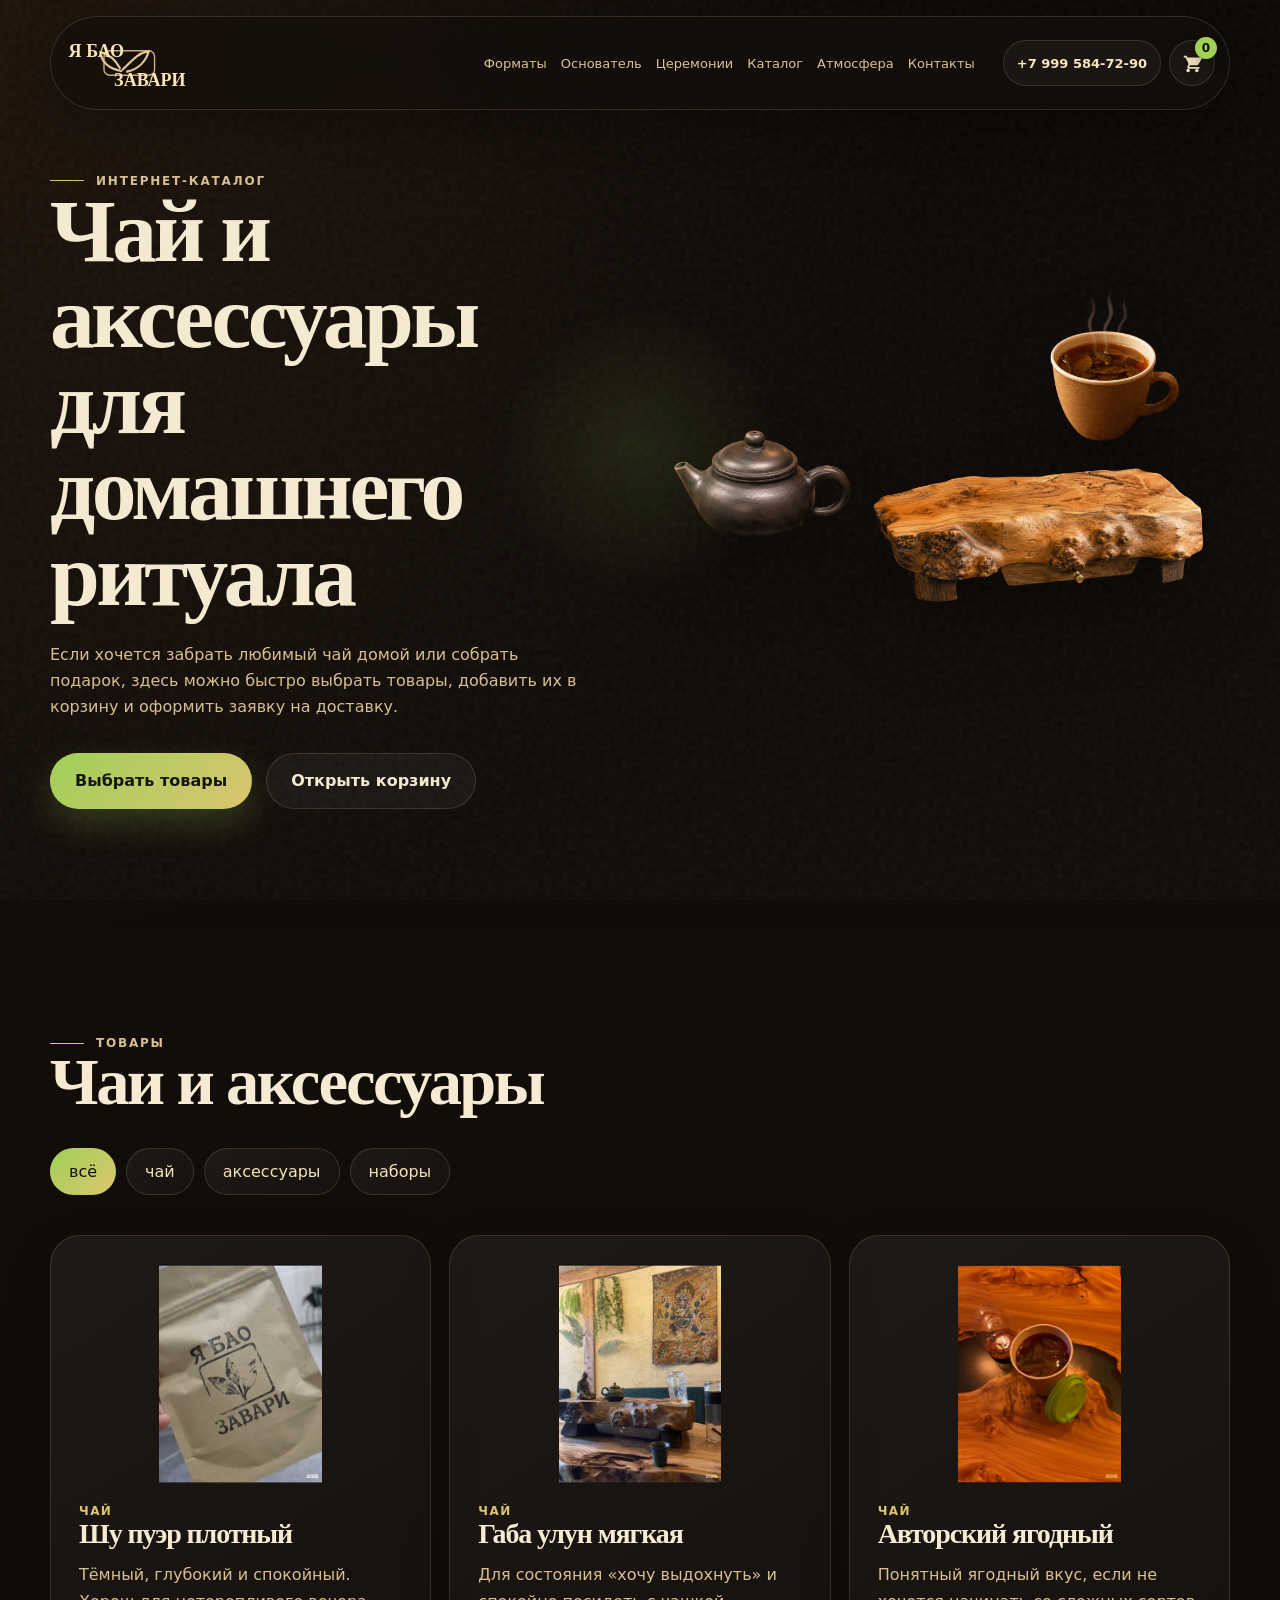
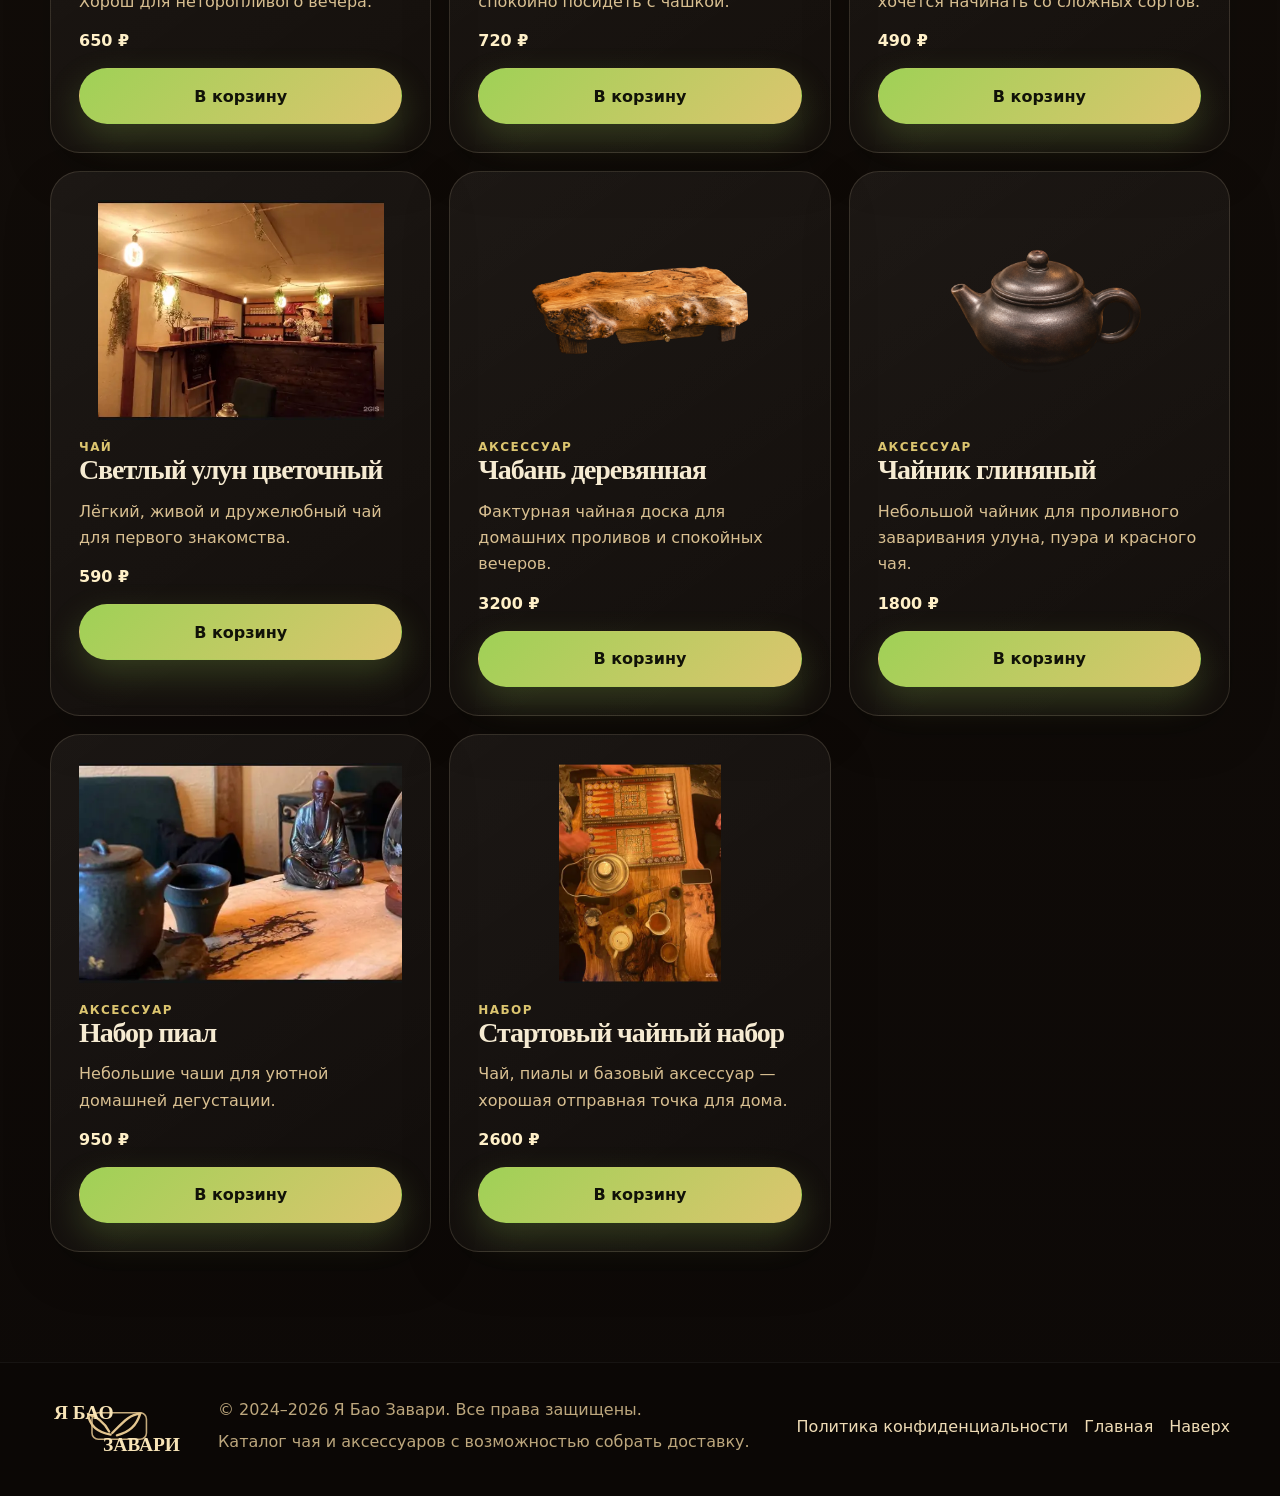
==== commit e918ac7d: "V6" ====
--- a/catalog.html
+++ b/catalog.html
@@ -4,35 +4,42 @@
   <meta charset="UTF-8" />
   <meta name="viewport" content="width=device-width, initial-scale=1.0" />
   <title>Интернет-каталог — Я Бао Завари</title>
-  <meta name="description" content="Интернет-каталог чаёв и аксессуаров Я Бао Завари: пуэр, улун, габа, чабани, чайники и доставка по Челябинску." />
+  <meta name="description" content="Интернет-каталог чая и аксессуаров Я Бао Завари. Добавляйте товары в корзину и оформляйте доставку." />
   <link rel="stylesheet" href="css/styles.css" />
 </head>
-<body class="catalog-page">
+<body>
   <div class="noise" aria-hidden="true"></div>
   <div class="cursor-glow" aria-hidden="true"></div>
 
-  <header class="header" data-header>
-    <a class="logo" href="index.html#top" aria-label="Я Бао Завари">
-      <img src="assets/icons/logo.svg" alt="Я Бао Завари" width="180" height="72" />
-    </a>
-    <div class="header-actions" aria-label="Быстрые действия">
-      <a class="header-phone header-phone-desktop" href="tel:+79995847290">+7 999 584-72-90</a>
-      <a class="header-icon header-phone-mobile" href="tel:+79995847290" aria-label="Позвонить в Я Бао Завари">
-        <svg viewBox="0 0 24 24" aria-hidden="true"><path d="M6.62 10.79c1.44 2.83 3.76 5.14 6.59 6.59l2.2-2.2c.27-.27.67-.36 1.02-.24 1.12.37 2.33.57 3.57.57.55 0 1 .45 1 1V20c0 .55-.45 1-1 1C10.61 21 3 13.39 3 4c0-.55.45-1 1-1h3.5c.55 0 1 .45 1 1 0 1.24.2 2.45.57 3.57.11.35.03.74-.25 1.02l-2.2 2.2Z"/></svg>
+  <header class="site-header" data-header>
+    <div class="header-shell container-wide">
+      <a class="logo" href="index.html#top" aria-label="Я Бао Завари">
+        <img src="assets/icons/logo.svg" alt="Я Бао Завари" width="180" height="72" />
       </a>
-      <button class="header-icon header-cart" type="button" data-cart-open aria-label="Открыть корзину">
-        <svg viewBox="0 0 24 24" aria-hidden="true"><path d="M7 18c-1.1 0-1.99.9-1.99 2S5.9 22 7 22s2-.9 2-2-.9-2-2-2Zm10 0c-1.1 0-1.99.9-1.99 2S15.9 22 17 22s2-.9 2-2-.9-2-2-2ZM7.2 6l.94 2h7.45c.75 0 1.41.41 1.75 1.03L21 3H5.21l-.94-2H1v2h2l3.6 7.59-1.35 2.44C4.52 14.37 5.48 16 7 16h12v-2H7l1.1-2h7.45c.75 0 1.41-.41 1.75-1.03L21 4H5.42L4.48 2H1v2h2l4.2 8.84L6.15 14.75C5.43 16.07 6.39 18 7.9 18H19v-2H7.9l1.1-2H17c.75 0 1.41-.41 1.75-1.03L22.5 6H7.2Z"/></svg>
-        <span data-cart-count>0</span>
-      </button>
+
+      <nav class="site-nav" data-nav>
+        <a href="index.html#rituals">Форматы</a>
+        <a href="index.html#founder">Основатель</a>
+        <a href="index.html#ceremony">Церемонии</a>
+        <a href="catalog.html">Каталог</a>
+        <a href="index.html#gallery">Атмосфера</a>
+        <a href="index.html#contacts">Контакты</a>
+      </nav>
+
+      <div class="header-actions">
+        <a class="header-phone-desktop" href="tel:+79995847290">+7 999 584-72-90</a>
+        <a class="header-icon header-phone-mobile" href="tel:+79995847290" aria-label="Позвонить">
+          <svg viewBox="0 0 24 24" aria-hidden="true"><path d="M6.62 10.79a15.05 15.05 0 0 0 6.59 6.59l2.2-2.2a1 1 0 0 1 1-.24 11.2 11.2 0 0 0 3.52.56 1 1 0 0 1 1 1V20a1 1 0 0 1-1 1A17 17 0 0 1 3 5a1 1 0 0 1 1-1h3.5a1 1 0 0 1 1 1c0 1.22.2 2.41.56 3.52a1 1 0 0 1-.24 1.01l-2.2 2.26Z"/></svg>
+        </a>
+        <button class="header-icon header-cart-link" type="button" data-cart-open aria-label="Открыть корзину">
+          <svg viewBox="0 0 24 24" aria-hidden="true"><path d="M7 18c-1.1 0-1.99.9-1.99 2S5.9 22 7 22s2-.9 2-2-.9-2-2-2Zm10 0c-1.1 0-1.99.9-1.99 2S15.9 22 17 22s2-.9 2-2-.9-2-2-2ZM7.17 14h9.95c.75 0 1.41-.41 1.75-1.03l3.58-6.49A1 1 0 0 0 21.58 5H6.21l-.94-2H2v2h2l3.6 7.59-1.35 2.44A2 2 0 0 0 8 18h12v-2H8l1.17-2Z"/></svg>
+          <span data-cart-count>0</span>
+        </button>
+        <button class="burger" type="button" aria-label="Открыть меню" aria-expanded="false">
+          <span></span><span></span>
+        </button>
+      </div>
     </div>
-    <button class="burger" type="button" aria-label="Открыть меню" aria-expanded="false"><span></span><span></span></button>
-    <nav class="nav" data-nav>
-      <a href="index.html#rituals">Форматы</a>
-      <a href="index.html#ceremony">Церемонии</a>
-      <a href="catalog.html">Каталог</a>
-      <a href="index.html#gallery">Атмосфера</a>
-      <a href="index.html#contacts">Контакты</a>
-    </nav>
   </header>
 
   <main id="top">
@@ -41,16 +48,16 @@
         <div class="reveal">
           <div class="eyebrow"><span></span> интернет-каталог</div>
           <h1>Чай и аксессуары для домашнего ритуала</h1>
-          <p>Выберите чай для дома или подарок, добавьте аксессуары и оставьте заявку на доставку. Мы уточним наличие, поможем с выбором и аккуратно соберём заказ.</p>
+          <p>Если хочется забрать любимый чай домой или собрать подарок, здесь можно быстро выбрать товары, добавить их в корзину и оформить заявку на доставку.</p>
           <div class="hero-actions">
             <a class="btn btn-primary" href="#catalog">Выбрать товары</a>
             <button class="btn btn-ghost" type="button" data-cart-open>Открыть корзину</button>
           </div>
         </div>
         <div class="catalog-hero-objects reveal">
-          <img src="assets/3d/mug-steam.svg" alt="3D чашка с паром" />
-          <img src="assets/3d/teapot.svg" alt="3D чайник" />
-          <img src="assets/3d/chaban.svg" alt="3D чабань" />
+          <img src="assets/3d/mug-real.png" alt="Чашка чая" />
+          <img src="assets/3d/teapot-real.png" alt="Чайник" />
+          <img src="assets/3d/chaban-real.png" alt="Чабань" />
         </div>
       </div>
     </section>
@@ -59,7 +66,7 @@
       <div class="container">
         <div class="section-head reveal">
           <div class="eyebrow"><span></span> товары</div>
-          <h2>Чаи</h2>
+          <h2>Чаи и аксессуары</h2>
         </div>
         <div class="catalog-filters reveal" data-catalog-filter>
           <button class="active" data-category="all">всё</button>
@@ -67,45 +74,46 @@
           <button data-category="accessory">аксессуары</button>
           <button data-category="set">наборы</button>
         </div>
-        <div class="product-grid" data-products>
+
+        <div class="product-grid">
           <article class="product-card reveal" data-category="tea">
-            <img src="assets/3d/mug-steam.svg" alt="Шу пуэр" />
-            <span>чай</span><h3>Шу пуэр плотный</h3><p>Тёмный, земляной, глубокий. Для вечера и спокойного настроения.</p><b>650 ₽</b>
+            <img src="assets/images/logo-pack-thumb.webp" alt="Шу пуэр" />
+            <span>чай</span><h3>Шу пуэр плотный</h3><p>Тёмный, глубокий и спокойный. Хорош для неторопливого вечера.</p><b>650 ₽</b>
             <button class="btn btn-primary" data-add-cart data-name="Шу пуэр плотный" data-price="650">В корзину</button>
           </article>
           <article class="product-card reveal" data-category="tea">
             <img src="assets/images/tea-table-thumb.webp" alt="Габа улун" />
-            <span>чай</span><h3>Габа улун мягкая</h3><p>Мягкий чай для выдоха, неспешной работы и вечерних разговоров.</p><b>720 ₽</b>
+            <span>чай</span><h3>Габа улун мягкая</h3><p>Для состояния «хочу выдохнуть» и спокойно посидеть с чашкой.</p><b>720 ₽</b>
             <button class="btn btn-primary" data-add-cart data-name="Габа улун мягкая" data-price="720">В корзину</button>
           </article>
           <article class="product-card reveal" data-category="tea">
             <img src="assets/images/takeaway-thumb.webp" alt="Авторский чай" />
-            <span>чай</span><h3>Авторский ягодный</h3><p>Понятный сладковатый вкус с ягодами и травяным послевкусием.</p><b>490 ₽</b>
+            <span>чай</span><h3>Авторский ягодный</h3><p>Понятный ягодный вкус, если не хочется начинать со сложных сортов.</p><b>490 ₽</b>
             <button class="btn btn-primary" data-add-cart data-name="Авторский ягодный чай" data-price="490">В корзину</button>
           </article>
           <article class="product-card reveal" data-category="tea">
-            <img src="assets/images/logo-pack-thumb.webp" alt="Пакет чая" />
-            <span>чай</span><h3>Светлый улун цветочный</h3><p>Лёгкий старт для знакомства с китайским чаем.</p><b>590 ₽</b>
+            <img src="assets/images/bar-master-thumb.webp" alt="Светлый улун" />
+            <span>чай</span><h3>Светлый улун цветочный</h3><p>Лёгкий, живой и дружелюбный чай для первого знакомства.</p><b>590 ₽</b>
             <button class="btn btn-primary" data-add-cart data-name="Светлый улун цветочный" data-price="590">В корзину</button>
           </article>
           <article class="product-card reveal" data-category="accessory">
-            <img src="assets/3d/chaban.svg" alt="Чабань" />
-            <span>аксессуар</span><h3>Чабань деревянная</h3><p>Чайная доска для проливов и домашней церемонии.</p><b>3200 ₽</b>
+            <img src="assets/3d/chaban-real.png" alt="Чабань" />
+            <span>аксессуар</span><h3>Чабань деревянная</h3><p>Фактурная чайная доска для домашних проливов и спокойных вечеров.</p><b>3200 ₽</b>
             <button class="btn btn-primary" data-add-cart data-name="Чабань деревянная" data-price="3200">В корзину</button>
           </article>
           <article class="product-card reveal" data-category="accessory">
-            <img src="assets/3d/teapot.svg" alt="Чайник" />
-            <span>аксессуар</span><h3>Чайник глиняный</h3><p>Для проливного заваривания улуна, пуэра и красного чая.</p><b>1800 ₽</b>
+            <img src="assets/3d/teapot-real.png" alt="Чайник" />
+            <span>аксессуар</span><h3>Чайник глиняный</h3><p>Небольшой чайник для проливного заваривания улуна, пуэра и красного чая.</p><b>1800 ₽</b>
             <button class="btn btn-primary" data-add-cart data-name="Чайник глиняный" data-price="1800">В корзину</button>
           </article>
           <article class="product-card reveal" data-category="accessory">
             <img src="assets/images/gongfu-thumb.webp" alt="Пиалы" />
-            <span>аксессуар</span><h3>Набор пиал</h3><p>Небольшие чаши для дегустации и церемоний дома.</p><b>950 ₽</b>
+            <span>аксессуар</span><h3>Набор пиал</h3><p>Небольшие чаши для уютной домашней дегустации.</p><b>950 ₽</b>
             <button class="btn btn-primary" data-add-cart data-name="Набор пиал" data-price="950">В корзину</button>
           </article>
           <article class="product-card reveal" data-category="set">
             <img src="assets/images/games-thumb.webp" alt="Подарочный набор" />
-            <span>набор</span><h3>Стартовый чайный набор</h3><p>Чай, пиалы и базовый аксессуар для первого домашнего ритуала.</p><b>2600 ₽</b>
+            <span>набор</span><h3>Стартовый чайный набор</h3><p>Чай, пиалы и базовый аксессуар — хорошая отправная точка для дома.</p><b>2600 ₽</b>
             <button class="btn btn-primary" data-add-cart data-name="Стартовый чайный набор" data-price="2600">В корзину</button>
           </article>
         </div>
@@ -132,12 +140,14 @@
     </div>
   </aside>
 
-  <footer class="footer">
+  <footer class="site-footer">
     <div class="container footer-row">
-      <a class="footer-logo" href="index.html#top" aria-label="Я Бао Завари"><img src="assets/icons/logo.svg" alt="Я Бао Завари" width="140" /></a>
+      <a class="footer-logo" href="index.html#top" aria-label="Я Бао Завари">
+        <img src="assets/icons/logo.svg" alt="Я Бао Завари" width="140" />
+      </a>
       <div class="footer-copy">
         <p>© <span data-start-year>2024</span>–<span data-current-year>2026</span> Я Бао Завари. Все права защищены.</p>
-        <p>Челябинск, Кирова, 94 · интернет-каталог чая и аксессуаров.</p>
+        <p>Каталог чая и аксессуаров с возможностью собрать доставку.</p>
       </div>
       <div class="footer-links">
         <a href="privacy.html">Политика конфиденциальности</a>
@@ -149,4 +159,4 @@
 
   <script src="js/app.js"></script>
 </body>
-</html>+</html>
--- a/css/styles.css
+++ b/css/styles.css
@@ -1,83 +1,362 @@
 :root{
-  --bg:#120d09;--bg2:#1b120b;--card:#21170f;--card2:#2a1d13;--text:#fff2d2;--muted:#c8aa7b;--accent:#75a843;--accent2:#e0ad62;--line:rgba(255,226,178,.16);--shadow:0 24px 80px rgba(0,0,0,.42);--radius:28px;--container:1180px;
-}
-*{box-sizing:border-box}html{scroll-behavior:smooth}body{margin:0;font-family:Inter,Arial,sans-serif;background:radial-gradient(circle at 30% 0,#33200f 0,#120d09 42%,#080605 100%);color:var(--text);overflow-x:hidden}body.lock{overflow:hidden}
-a{color:inherit;text-decoration:none}img{max-width:100%;display:block}button,input,select{font:inherit}.container{width:min(var(--container),calc(100% - 32px));margin-inline:auto}.section{position:relative;padding:112px 0}.noise{position:fixed;inset:0;pointer-events:none;z-index:100;opacity:.12;background-image:url("data:image/svg+xml,%3Csvg viewBox='0 0 200 200' xmlns='http://www.w3.org/2000/svg'%3E%3Cfilter id='n'%3E%3CfeTurbulence type='fractalNoise' baseFrequency='.9' numOctaves='4'/%3E%3C/filter%3E%3Crect width='100%25' height='100%25' filter='url(%23n)' opacity='.7'/%3E%3C/svg%3E")}.cursor-glow{position:fixed;width:360px;height:360px;border-radius:50%;background:radial-gradient(circle,rgba(117,168,67,.16),transparent 62%);transform:translate(-50%,-50%);pointer-events:none;z-index:1;mix-blend-mode:screen}.preloader{position:fixed;inset:0;background:#090705;z-index:999;display:grid;place-items:center;gap:14px;transition:.55s ease}.preloader.hidden{opacity:0;visibility:hidden}.preloader span{width:68px;height:68px;border:1px solid var(--line);border-top-color:var(--accent);border-radius:50%;animation:spin 1s linear infinite}.preloader b{font-family:Georgia,serif;color:var(--muted);letter-spacing:.12em;text-transform:uppercase}@keyframes spin{to{transform:rotate(360deg)}}
-.header{position:fixed;z-index:90;left:50%;top:18px;transform:translateX(-50%);width:min(1180px,calc(100% - 28px));display:flex;align-items:center;gap:22px;padding:10px 14px;background:rgba(18,13,9,.58);border:1px solid var(--line);border-radius:999px;backdrop-filter:blur(18px);box-shadow:0 10px 50px rgba(0,0,0,.25);transition:.3s}.header.scrolled{top:8px;background:rgba(18,13,9,.82)}.logo{display:flex;width:126px;min-width:126px}.nav{display:flex;gap:22px;align-items:center;margin-left:auto}.nav a{font-size:14px;color:#ead8b5;opacity:.9;transition:.25s}.nav a:hover{color:white}.header-cta{padding:13px 20px;border-radius:999px;background:var(--accent);color:#0b1206;font-weight:800}.burger{display:none;margin-left:auto;background:none;border:0;width:44px;height:44px;position:relative}.burger span{display:block;height:2px;background:var(--text);margin:7px;border-radius:10px;transition:.25s}.burger.active span:first-child{transform:translateY(9px) rotate(45deg)}.burger.active span:last-child{transform:rotate(-45deg)}
-.hero{min-height:100svh;display:flex;align-items:center;padding-top:150px;overflow:hidden}.hero-bg{position:absolute;inset:0;z-index:-2}.hero-bg:after{content:"";position:absolute;inset:0;background:linear-gradient(90deg,rgba(8,6,5,.96) 0,rgba(18,13,9,.82) 42%,rgba(18,13,9,.44) 100%),linear-gradient(0deg,#120d09 0,transparent 28%)}.hero-bg img{width:100%;height:100%;object-fit:cover;filter:saturate(.9) brightness(.68)}.steam-canvas{position:absolute;inset:0;z-index:-1;opacity:.58}.hero-grid{display:grid;grid-template-columns:minmax(0,1.05fr) minmax(330px,.95fr);align-items:center;gap:56px}.eyebrow{display:inline-flex;align-items:center;gap:10px;color:var(--muted);letter-spacing:.16em;text-transform:uppercase;font-size:12px;font-weight:800}.eyebrow span{width:34px;height:1px;background:var(--accent2)}h1,h2,h3,p{margin-top:0}h1,h2{font-family:Georgia,'Times New Roman',serif;line-height:.96;letter-spacing:-.045em}h1{font-size:clamp(46px,7vw,104px);margin-bottom:24px}h2{font-size:clamp(36px,5vw,72px);margin-bottom:24px}h3{font-family:Georgia,serif;font-size:28px;line-height:1.05;margin-bottom:14px}p{color:#d8bf91;line-height:1.65}.hero-content p{font-size:20px;max-width:620px}.hero-actions,.contact-actions{display:flex;flex-wrap:wrap;gap:14px;margin:32px 0}.btn{display:inline-flex;align-items:center;justify-content:center;min-height:54px;padding:0 24px;border-radius:999px;border:1px solid transparent;font-weight:850;cursor:pointer;transition:.28s}.btn-primary{background:linear-gradient(135deg,#86bd4e,#d8bf67);color:#101106;box-shadow:0 14px 34px rgba(117,168,67,.22)}.btn-primary:hover{transform:translateY(-3px);box-shadow:0 18px 44px rgba(117,168,67,.32)}.btn-ghost{border-color:var(--line);background:rgba(255,255,255,.04);color:var(--text)}.btn-ghost:hover{background:rgba(255,255,255,.09);transform:translateY(-3px)}.stats{display:grid;grid-template-columns:repeat(3,1fr);gap:12px;max-width:560px}.stats div{padding:18px;border:1px solid var(--line);border-radius:20px;background:rgba(255,255,255,.04);backdrop-filter:blur(12px)}.stats b{font-family:Georgia,serif;font-size:30px}.stats span{display:block;color:var(--muted);font-size:13px;margin-top:4px}.hero-visual{position:relative;min-height:560px;display:grid;place-items:center;transform-style:preserve-3d}.orbit{position:absolute;border:1px solid var(--line);border-radius:50%;transform:rotateX(70deg) rotateZ(20deg);animation:orbit 11s linear infinite}.orbit-1{width:430px;height:430px}.orbit-2{width:590px;height:590px;animation-duration:17s;opacity:.45}.tea-cup-3d{position:relative;width:270px;height:320px;transform-style:preserve-3d;animation:float 5s ease-in-out infinite}.cup-top{position:absolute;left:31px;top:32px;width:210px;height:78px;border-radius:50%;background:radial-gradient(ellipse at center,#372015 0 43%,#f1d08e 44%,#5a351d 60%,#21140d 100%);transform:rotateX(62deg);box-shadow:0 25px 70px rgba(224,173,98,.18)}.cup-top span{position:absolute;inset:18px;border-radius:50%;background:radial-gradient(circle,#7e3d18,#221009 70%)}.cup-body{position:absolute;left:52px;top:78px;width:166px;height:190px;border-radius:24px 24px 74px 74px;background:linear-gradient(120deg,#f8dfa2,#9a6530 42%,#32180d 100%);clip-path:polygon(0 0,100% 0,82% 100%,18% 100%);box-shadow:inset -30px 0 60px rgba(0,0,0,.34),0 35px 70px rgba(0,0,0,.44)}.cup-shadow{position:absolute;left:36px;bottom:5px;width:200px;height:44px;border-radius:50%;background:rgba(0,0,0,.42);filter:blur(10px)}.cup-steam i{position:absolute;bottom:245px;width:18px;height:110px;border-radius:50%;border-left:2px solid rgba(255,236,190,.45);filter:blur(.2px);animation:steam 3.8s infinite ease-in-out}.cup-steam i:nth-child(1){left:100px}.cup-steam i:nth-child(2){left:135px;animation-delay:.6s}.cup-steam i:nth-child(3){left:168px;animation-delay:1.2s}.floating-card{position:absolute;padding:15px 18px;border-radius:20px;background:rgba(24,17,12,.7);border:1px solid var(--line);box-shadow:var(--shadow);backdrop-filter:blur(14px);color:#f8e4b7}.card-tea{left:0;top:120px}.card-game{right:8px;bottom:118px}.scroll-hint{position:absolute;left:50%;bottom:30px;transform:translateX(-50%);font-size:12px;text-transform:uppercase;letter-spacing:.18em;color:var(--muted)}@keyframes orbit{to{transform:rotateX(70deg) rotateZ(380deg)}}@keyframes float{50%{transform:translateY(-18px) rotateY(8deg)}}@keyframes steam{0%{opacity:0;transform:translateY(40px) scale(.7)}35%{opacity:1}100%{opacity:0;transform:translateY(-42px) translateX(20px) scale(1.2)}}
-.split{display:grid;grid-template-columns:.95fr 1.05fr;gap:48px;align-items:end}.big-text{font-size:clamp(22px,3vw,34px);line-height:1.32;color:#f2ddaf}.section-head{max-width:760px}.section-head.center{margin-inline:auto;text-align:center}.ritual-grid{display:grid;grid-template-columns:repeat(3,1fr);gap:18px;margin-top:50px}.ritual-card,.tea-menu article{min-height:260px;padding:28px;border-radius:var(--radius);background:linear-gradient(145deg,rgba(255,255,255,.065),rgba(255,255,255,.02));border:1px solid var(--line);box-shadow:0 20px 70px rgba(0,0,0,.18);transform-style:preserve-3d}.ritual-card b{color:var(--accent);font-family:Georgia,serif;font-size:42px}.ritual-card h3{margin-top:46px}.ritual-card p{margin-bottom:0}.ceremony{background:linear-gradient(180deg,transparent,#1a110b 50%,transparent)}.ceremony-grid{display:grid;grid-template-columns:.92fr 1.08fr;gap:64px;align-items:center}.ceremony-media{position:relative;border-radius:40px;overflow:hidden;box-shadow:var(--shadow);border:1px solid var(--line)}.ceremony-media img{width:100%;height:640px;object-fit:cover}.price-badge{position:absolute;right:26px;bottom:26px;width:150px;height:150px;border-radius:50%;display:grid;place-items:center;background:radial-gradient(circle at 30% 20%,#f8dfa2,#8f5625 62%,#2b160d);box-shadow:0 15px 60px rgba(0,0,0,.4);color:#130b06;text-align:center}.price-badge span{display:block;text-transform:uppercase;font-size:12px;font-weight:900}.price-badge b{font-family:Georgia,serif;font-size:31px}.check-list{display:grid;gap:12px;list-style:none;padding:0;margin:28px 0}.check-list li{position:relative;padding-left:34px;color:#f1d7a7}.check-list li:before{content:"";position:absolute;left:0;top:.25em;width:18px;height:18px;border-radius:50%;background:var(--accent)}.check-list li:after{content:"";position:absolute;left:6px;top:.55em;width:6px;height:10px;border:solid #111;border-width:0 2px 2px 0;transform:rotate(45deg)}.menu-tabs{display:flex;gap:10px;flex-wrap:wrap;margin:34px 0}.menu-tabs button,.mood-picker button{padding:13px 18px;border-radius:999px;border:1px solid var(--line);background:rgba(255,255,255,.04);color:#f8e4b7;cursor:pointer;transition:.25s}.menu-tabs button.active,.menu-tabs button:hover,.mood-picker button.active,.mood-picker button:hover{background:var(--accent);color:#101106;border-color:var(--accent)}.tea-menu{display:grid;grid-template-columns:repeat(3,1fr);gap:18px}.tea-menu article{min-height:245px;transition:.35s}.tea-menu article.hide{opacity:0;transform:scale(.94);display:none}.tea-menu span{color:var(--accent);font-weight:900;text-transform:uppercase;letter-spacing:.12em;font-size:12px}.tea-menu b{display:inline-block;margin-top:16px;color:#f8e4b7}.experience-grid{display:grid;grid-template-columns:.9fr 1.1fr;gap:70px;align-items:center}.phone-stack{position:relative;min-height:620px}.phone-stack img{position:absolute;width:55%;height:520px;object-fit:cover;border-radius:36px;border:1px solid var(--line);box-shadow:var(--shadow)}.phone-stack img:first-child{left:0;top:45px;transform:rotate(-7deg)}.phone-stack img:last-child{right:6%;top:0;transform:rotate(8deg)}.mood-picker{display:flex;gap:10px;flex-wrap:wrap;margin-top:30px}.mood-result{margin-top:18px;padding:22px;border-radius:24px;background:rgba(117,168,67,.12);border:1px solid rgba(117,168,67,.28);color:#f8e4b7}.gallery-grid{display:grid;grid-template-columns:repeat(4,1fr);grid-auto-rows:230px;gap:16px;margin-top:52px}.gallery-item{padding:0;border:0;background:none;border-radius:28px;overflow:hidden;cursor:pointer;box-shadow:0 18px 70px rgba(0,0,0,.25)}.gallery-item img{width:100%;height:100%;object-fit:cover;transition:.45s}.gallery-item:hover img{transform:scale(1.08)}.gallery-item.tall{grid-row:span 2}.gallery-item.wide{grid-column:span 2}.booking-card{display:grid;grid-template-columns:.9fr 1.1fr;gap:44px;padding:44px;border:1px solid var(--line);border-radius:42px;background:linear-gradient(145deg,rgba(117,168,67,.12),rgba(255,255,255,.035));box-shadow:var(--shadow)}.form{display:grid;gap:14px}.form label{display:grid;gap:8px;color:var(--muted);font-size:13px}.form input,.form select{width:100%;min-height:56px;border-radius:18px;border:1px solid var(--line);background:rgba(9,7,5,.55);color:var(--text);padding:0 16px;outline:0}.form input:focus,.form select:focus{border-color:var(--accent)}.form small{color:var(--muted)}.contacts-grid{display:grid;grid-template-columns:.85fr 1.15fr;gap:44px;align-items:stretch}.map-card{min-height:420px;position:relative;overflow:hidden;border-radius:42px;border:1px solid var(--line);background:radial-gradient(circle at 55% 45%,rgba(117,168,67,.36),transparent 18%),linear-gradient(135deg,#2a1a0d,#0a0806);box-shadow:var(--shadow);display:grid;place-items:center;text-align:center}.map-grid-lines{position:absolute;inset:0;background-image:linear-gradient(rgba(255,255,255,.07) 1px,transparent 1px),linear-gradient(90deg,rgba(255,255,255,.07) 1px,transparent 1px);background-size:44px 44px;mask-image:radial-gradient(circle,black,transparent 70%)}.pin{position:relative;width:92px;height:92px;border-radius:50% 50% 50% 0;background:var(--accent);transform:rotate(-45deg);box-shadow:0 20px 50px rgba(117,168,67,.35)}.pin span{position:absolute;inset:27px;background:#101106;border-radius:50%}.map-card b,.map-card p{position:absolute}.map-card b{bottom:80px;font-family:Georgia,serif;font-size:34px}.map-card p{bottom:44px}.footer{padding:34px 0;border-top:1px solid var(--line);background:#0a0705}.footer-row{display:flex;align-items:center;gap:24px;justify-content:space-between}.footer p{max-width:520px;margin:0;font-size:14px}.lightbox{position:fixed;inset:0;z-index:200;display:grid;place-items:center;background:rgba(0,0,0,.86);opacity:0;visibility:hidden;transition:.25s;padding:24px}.lightbox.open{opacity:1;visibility:visible}.lightbox img{max-height:88svh;border-radius:28px;box-shadow:var(--shadow)}.lightbox button{position:absolute;right:24px;top:24px;width:52px;height:52px;border-radius:50%;border:1px solid var(--line);background:rgba(255,255,255,.08);color:white;font-size:34px;cursor:pointer}.reveal{opacity:0;transform:translateY(32px);transition:opacity .75s ease,transform .75s ease}.reveal.show{opacity:1;transform:translateY(0)}
-@media (max-width:1024px){.section{padding:88px 0}.hero-grid,.split,.ceremony-grid,.experience-grid,.booking-card,.contacts-grid{grid-template-columns:1fr}.hero-visual{min-height:420px}.ritual-grid,.tea-menu{grid-template-columns:repeat(2,1fr)}.gallery-grid{grid-template-columns:repeat(2,1fr)}.phone-stack{min-height:540px}.ceremony-media img{height:540px}}
-@media (max-width:820px){.header{border-radius:28px}.burger{display:block}.nav{position:absolute;left:0;right:0;top:76px;display:grid;padding:18px;background:rgba(18,13,9,.96);border:1px solid var(--line);border-radius:28px;opacity:0;visibility:hidden;transform:translateY(-10px);transition:.25s}.nav.active{opacity:1;visibility:visible;transform:translateY(0)}.header-cta{display:none}.hero{padding-top:120px}.stats{grid-template-columns:1fr}.hero-content p{font-size:18px}.ritual-grid,.tea-menu{grid-template-columns:1fr}.gallery-grid{grid-template-columns:1fr;grid-auto-rows:250px}.gallery-item.tall,.gallery-item.wide{grid-column:auto;grid-row:auto}.footer-row{align-items:flex-start;flex-direction:column}.cursor-glow{display:none}}
-@media (max-width:560px){.container{width:min(100% - 24px,var(--container))}.section{padding:72px 0}h1{font-size:44px}h2{font-size:37px}.hero-actions,.contact-actions{display:grid}.btn{width:100%}.hero-visual{min-height:330px}.orbit-1{width:270px;height:270px}.orbit-2{width:350px;height:350px}.tea-cup-3d{transform:scale(.74);animation:floatMobile 5s ease-in-out infinite}.floating-card{font-size:12px}.card-tea{left:8px;top:60px}.card-game{right:0;bottom:60px}.ceremony-media img{height:430px}.price-badge{width:118px;height:118px}.price-badge b{font-size:24px}.phone-stack{min-height:440px}.phone-stack img{height:380px;width:62%;border-radius:28px}.booking-card{padding:24px;border-radius:30px}.map-card{min-height:340px}@keyframes floatMobile{50%{transform:scale(.74) translateY(-12px)}}}
-@media (prefers-reduced-motion:reduce){*,*:before,*:after{animation:none!important;transition:none!important;scroll-behavior:auto!important}.reveal{opacity:1;transform:none}}
-
-/* ===== Responsive polish v2: 1920 / 1200 / 768 / 480 ===== */
-html{scroll-padding-top:112px}#rituals,#ceremony,#menu,#gallery,#booking,#contacts{scroll-margin-top:112px}.section{overflow:hidden}.header{min-height:68px}.logo img{width:100%;height:auto}.footer{padding:42px 0 calc(42px + env(safe-area-inset-bottom));}.footer-row{align-items:center}.footer-logo{display:flex;flex:0 0 auto}.footer-copy{display:grid;gap:6px;max-width:560px}.footer-copy p{margin:0;font-size:15px;line-height:1.5}.footer-links{display:flex;gap:18px;align-items:center;flex-wrap:wrap;justify-content:flex-end}.footer-links a,.footer>a{color:#f8e4b7;border-bottom:1px solid rgba(248,228,183,.35);transition:.25s}.footer-links a:hover{color:#fff;border-color:#fff}.policy-page{padding-top:96px}.policy-card{max-width:920px;padding:46px;border:1px solid var(--line);border-radius:42px;background:linear-gradient(145deg,rgba(255,255,255,.055),rgba(255,255,255,.018));box-shadow:var(--shadow)}.policy-card h1{font-size:clamp(42px,6vw,78px);margin:20px 0 28px}.policy-card h2{font-size:clamp(28px,3vw,44px);margin-top:36px}.policy-note{padding:18px 20px;border:1px solid rgba(117,168,67,.28);border-radius:22px;background:rgba(117,168,67,.12)}
-
-@media (min-width:1441px){
-  :root{--container:1320px}.header{width:min(1320px,calc(100% - 64px));}.hero-grid{grid-template-columns:1fr .88fr;gap:86px}.hero-content p{font-size:22px}.ritual-grid,.tea-menu{gap:22px}.gallery-grid{grid-auto-rows:270px}.ceremony-media img{height:700px}.phone-stack{min-height:680px}.phone-stack img{height:580px}.footer-copy p{font-size:16px}
-}
-
-@media (max-width:1200px){
-  :root{--container:1040px}.header{width:calc(100% - 36px);gap:16px}.nav{gap:14px}.nav a{font-size:13px}.header-cta{padding-inline:16px}.section{padding:96px 0}.hero{padding-top:124px}.hero-grid{gap:40px;grid-template-columns:minmax(0,1fr) minmax(320px,.82fr)}h1{font-size:clamp(52px,7.6vw,86px)}h2{font-size:clamp(38px,5.8vw,62px)}.hero-visual{min-height:500px}.orbit-1{width:390px;height:390px}.orbit-2{width:520px;height:520px}.tea-cup-3d{transform:scale(.9)}.ritual-card,.tea-menu article{padding:24px}.ritual-grid,.tea-menu{gap:16px}.ceremony-grid,.experience-grid{gap:42px}.ceremony-media img{height:560px}.phone-stack{min-height:560px}.phone-stack img{height:470px}.gallery-grid{grid-auto-rows:210px}.booking-card{gap:34px;padding:36px}.footer-row{gap:22px}.footer-links{max-width:260px}
-}
-
-@media (max-width:768px){
-  html{scroll-padding-top:92px}#rituals,#ceremony,#menu,#gallery,#booking,#contacts{scroll-margin-top:92px}.container{width:min(100% - 28px,var(--container))}.header{top:12px;width:calc(100% - 28px);min-height:66px;padding:8px 12px;border-radius:24px}.header.scrolled{top:8px;min-height:60px}.logo{width:112px;min-width:112px}.burger{display:block;width:42px;height:42px}.nav{top:72px;border-radius:24px;padding:16px;gap:4px}.nav a{font-size:16px;padding:12px 10px;border-radius:14px}.nav a:hover{background:rgba(255,255,255,.06)}.header-cta{display:none}.section{padding:82px 0}.hero{min-height:auto;padding:120px 0 78px}.hero-bg:after{background:linear-gradient(90deg,rgba(8,6,5,.94),rgba(18,13,9,.72)),linear-gradient(0deg,#120d09 0,transparent 34%)}.hero-grid,.split,.ceremony-grid,.experience-grid,.booking-card,.contacts-grid{grid-template-columns:1fr}.hero-grid{gap:34px}.eyebrow{font-size:11px;letter-spacing:.13em}.eyebrow span{width:26px}h1{font-size:clamp(42px,12.4vw,68px);line-height:.98;letter-spacing:-.04em}h2{font-size:clamp(34px,9.4vw,54px);line-height:1;letter-spacing:-.04em}h3{font-size:25px}.hero-content p{font-size:18px;line-height:1.58}.hero-actions{display:grid;gap:12px}.btn{width:100%;min-height:58px}.stats{grid-template-columns:repeat(3,1fr);gap:8px}.stats div{padding:14px 12px}.stats b{font-size:24px}.stats span{font-size:12px}.hero-visual{display:none}.scroll-hint{display:none}.big-text{font-size:24px}.ritual-grid,.tea-menu{grid-template-columns:1fr;margin-top:34px}.ritual-card,.tea-menu article{min-height:auto;padding:22px;border-radius:24px}.ritual-card h3{margin-top:22px}.ceremony-media{border-radius:30px}.ceremony-media img{height:440px}.price-badge{width:124px;height:124px;right:18px;bottom:18px}.price-badge b{font-size:24px}.menu-tabs{gap:8px;margin:24px 0}.menu-tabs button,.mood-picker button{padding:12px 15px}.phone-stack{min-height:420px;order:-1}.phone-stack img{height:360px;width:61%;border-radius:26px}.gallery-grid{grid-template-columns:1fr 1fr;grid-auto-rows:210px;gap:12px;margin-top:34px}.gallery-item{border-radius:22px}.gallery-item.wide{grid-column:span 2}.gallery-item.tall{grid-row:auto}.booking-card{padding:26px;border-radius:30px}.form input,.form select{min-height:58px}.map-card{min-height:360px;border-radius:30px}.footer-row{align-items:flex-start;flex-direction:column}.footer-links{justify-content:flex-start;max-width:none}.policy-page{padding-top:86px}.policy-card{padding:28px;border-radius:30px}
-}
-
-@media (max-width:480px){
-  html{scroll-padding-top:82px}#rituals,#ceremony,#menu,#gallery,#booking,#contacts{scroll-margin-top:82px}.container{width:min(100% - 24px,var(--container))}.header{top:10px;width:calc(100% - 24px);min-height:58px;padding:7px 10px;border-radius:22px}.header.scrolled{top:6px;min-height:56px}.logo{width:96px;min-width:96px}.burger{width:40px;height:40px}.nav{top:64px;border-radius:22px}.section{padding:68px 0}.hero{padding:106px 0 64px}.hero-content .eyebrow{margin-bottom:12px}h1{font-size:40px;line-height:1.02;margin-bottom:20px;letter-spacing:-.035em}h2{font-size:33px;line-height:1.04;margin-bottom:20px;letter-spacing:-.035em}h3{font-size:23px}.hero-content p,p{line-height:1.56}.hero-content p{font-size:17px}.btn{min-height:56px;padding-inline:18px;font-size:16px}.stats{grid-template-columns:1fr}.stats div{border-radius:18px}.section-head.center{text-align:left}.big-text{font-size:21px}.ritual-card b{font-size:34px}.ceremony-media img{height:360px}.price-badge{width:104px;height:104px}.price-badge span{font-size:10px}.price-badge b{font-size:21px}.check-list{margin:22px 0}.menu-tabs{display:grid;grid-template-columns:1fr 1fr}.menu-tabs button{width:100%}.phone-stack{min-height:350px}.phone-stack img{height:300px;width:64%;border-radius:22px}.phone-stack img:first-child{top:32px}.gallery-grid{grid-template-columns:1fr;grid-auto-rows:230px}.gallery-item.wide{grid-column:auto}.booking-card{padding:22px;border-radius:26px}.form{gap:13px}.form input,.form select{border-radius:16px}.map-card{min-height:320px;border-radius:26px}.map-card b{font-size:28px;bottom:72px}.map-card p{bottom:38px}.pin{width:78px;height:78px}.pin span{inset:23px}.footer{padding-top:34px}.footer-copy p{font-size:14px}.footer-links{display:grid;gap:12px}.policy-card{padding:22px;border-radius:26px}.policy-card h1{font-size:38px}.policy-card h2{font-size:28px}.lightbox img{max-width:96vw;border-radius:18px}
-}
-
-
-/* ===== Final polish v3: less overlay, cleaner mobile, real contact block ===== */
-.contact-meta{display:grid;gap:10px;margin:24px 0 0}.contact-meta span{display:inline-flex;width:max-content;max-width:100%;padding:10px 14px;border:1px solid var(--line);border-radius:999px;background:rgba(255,255,255,.045);color:#f4ddb0;font-size:14px}.form small{display:block;line-height:1.45;color:#d8bf91}.form .form-message{margin-top:10px;padding:14px 16px;border:1px solid rgba(117,168,67,.34);border-radius:18px;background:rgba(117,168,67,.10);color:#f8e4b7;white-space:pre-wrap}.copy-request{margin-top:10px;min-height:46px;padding:0 18px;border-radius:999px;border:1px solid var(--line);background:rgba(255,255,255,.045);color:#f8e4b7;font-weight:800;cursor:pointer}.copy-request:hover{background:rgba(255,255,255,.08)}
-
-@media (min-width:1201px){.header{min-height:66px}.logo{width:118px;min-width:118px}.section[id]{padding-top:128px;margin-top:-16px}.booking,.contacts{padding-top:126px}}
-@media (max-width:1200px) and (min-width:769px){html{scroll-padding-top:100px}.section[id]{scroll-margin-top:100px}.header{min-height:62px}.logo{width:108px;min-width:108px}.section{padding:92px 0}.hero{padding-top:118px}}
-
-@media (max-width:768px){
-  /* На мобильных шапка больше не висит поверх каждого блока — это убирает наезды на заголовки при скролле. */
-  .header{position:absolute;top:12px;left:14px;right:14px;transform:none;width:auto;min-height:58px;padding:7px 10px;border-radius:22px;background:rgba(18,13,9,.68)}
-  .header.scrolled{top:12px;min-height:58px;background:rgba(18,13,9,.68)}
-  .logo{width:96px;min-width:96px}.burger{width:38px;height:38px}.burger span{margin:6px 7px}.burger.active span:first-child{transform:translateY(8px) rotate(45deg)}
-  .nav{top:66px;border-radius:22px;padding:12px}.nav a{font-size:15px;padding:11px 10px}
-  html{scroll-padding-top:28px}#rituals,#ceremony,#menu,#gallery,#booking,#contacts{scroll-margin-top:28px}
-  .hero{padding-top:112px}.section{padding:76px 0}.section-head{max-width:100%}.intro{padding-top:86px}.booking,.contacts{padding-top:86px}
-  .stats{margin-top:4px}.gallery-grid{margin-top:30px}.footer-logo img{width:126px}
-}
-
-@media (max-width:480px){
-  .header{top:10px;left:12px;right:12px;min-height:54px;padding:6px 9px;border-radius:20px}.header.scrolled{top:10px;min-height:54px}.logo{width:88px;min-width:88px}.burger{width:36px;height:36px}.nav{top:61px;border-radius:20px}
-  .hero{padding-top:98px}.section{padding:64px 0}.intro{padding-top:74px}.booking,.contacts{padding-top:78px}
-  h1{font-size:38px;line-height:1.04}h2{font-size:31px;line-height:1.06}.big-text{font-size:20px}.hero-content p{font-size:16px}.eyebrow{font-size:10px;letter-spacing:.12em}.eyebrow span{width:22px}
-  .ceremony-media img{height:330px}.phone-stack{min-height:320px}.phone-stack img{height:280px}.gallery-grid{grid-auto-rows:215px}.contact-meta span{width:100%;justify-content:center;text-align:center}.footer-links{gap:10px}.footer-links a{width:max-content}
-}
-
-@media (max-width:380px){h1{font-size:34px}h2{font-size:28px}.btn{font-size:15px}.stats b{font-size:22px}.stats span{font-size:11px}.ritual-card,.tea-menu article,.booking-card{padding:20px}.ceremony-media img{height:300px}}
-
-/* ===== v4: phone, modals, catalog, cart, Yandex map, creative gallery ===== */
-.header-phone{margin-left:auto;color:#f8e4b7;font-weight:850;white-space:nowrap;padding:11px 14px;border:1px solid var(--line);border-radius:999px;background:rgba(255,255,255,.045);transition:.25s}.header-phone:hover{background:rgba(255,255,255,.09);color:#fff}.nav + .header-phone{margin-left:8px}.header-cta span{display:inline-grid;place-items:center;margin-left:8px;min-width:24px;height:24px;border-radius:999px;background:rgba(12,18,6,.18);font-size:13px}.hero-actions .btn{border:0}.catalog-teaser{display:flex;align-items:center;gap:20px;flex-wrap:wrap;margin:22px 0 0}.catalog-teaser p{margin:0;max-width:520px}.booking-actions{display:flex;flex-wrap:wrap;gap:12px;margin-top:26px}.booking-actions .btn{width:auto}.booking-side-card{padding:28px;border:1px solid var(--line);border-radius:32px;background:linear-gradient(145deg,rgba(255,255,255,.07),rgba(255,255,255,.025));box-shadow:var(--shadow)}.booking-side-card img{width:min(260px,100%);margin:-24px auto 0;filter:drop-shadow(0 24px 38px rgba(0,0,0,.42))}.booking-side-card b{display:block;font-family:Georgia,serif;font-size:30px;line-height:1.08;margin-bottom:12px}.three-d-showcase{background:radial-gradient(circle at 75% 22%,rgba(117,168,67,.12),transparent 36%)}.three-d-grid{display:grid;grid-template-columns:.85fr 1.15fr;gap:48px;align-items:center}.three-d-objects{position:relative;min-height:560px;transform-style:preserve-3d}.three-d-objects .obj{position:absolute;filter:drop-shadow(0 38px 42px rgba(0,0,0,.45));will-change:transform}.obj-mug{width:38%;right:8%;top:0;animation:objFloat 6s ease-in-out infinite}.obj-chaban{width:62%;left:3%;bottom:8%;animation:objFloat 7.2s ease-in-out infinite reverse}.obj-teapot{width:42%;right:0;bottom:0;animation:objFloat 6.6s ease-in-out infinite .8s}.three-d-copy p{font-size:19px}.yandex-map-card{min-height:460px;border-radius:38px;overflow:hidden;border:1px solid var(--line);background:rgba(255,255,255,.04);box-shadow:var(--shadow)}.yandex-map-card iframe{width:100%;height:100%;min-height:460px;border:0;filter:saturate(.85) sepia(.14) contrast(.95)}.contact-actions{align-items:center}.contact-actions .btn{width:auto}.gallery-grid{grid-template-columns:1.2fr .8fr 1fr 1fr;grid-auto-rows:180px;grid-auto-flow:dense}.gallery-item:nth-child(1){grid-column:span 1;grid-row:span 2;border-radius:42px 18px 42px 18px}.gallery-item:nth-child(2){grid-column:span 2;border-radius:18px 48px 18px 48px}.gallery-item:nth-child(3){grid-row:span 2;border-radius:50px 20px}.gallery-item:nth-child(4){border-radius:22px 54px 22px 22px}.gallery-item:nth-child(5){grid-column:span 2;grid-row:span 2;border-radius:22px 22px 58px 22px}.gallery-item:nth-child(6){border-radius:60px 22px 22px 22px}.gallery-item:after{content:"";position:absolute;inset:0;background:radial-gradient(circle at 30% 20%,rgba(255,236,190,.2),transparent 45%);opacity:0;transition:.35s}.gallery-item:hover:after{opacity:1}.gallery-item:hover img{transform:scale(1.07) rotate(.8deg)}
-.modal,.cart-drawer{position:fixed;inset:0;z-index:300;display:none}.modal.open,.cart-drawer.open{display:block}.modal-backdrop,.cart-backdrop{position:absolute;inset:0;background:rgba(6,4,3,.68);backdrop-filter:blur(8px)}.modal-panel,.cart-panel{position:absolute;right:clamp(12px,4vw,48px);top:50%;transform:translateY(-50%);width:min(560px,calc(100% - 24px));max-height:calc(100svh - 28px);overflow:auto;padding:34px;border:1px solid var(--line);border-radius:34px;background:linear-gradient(145deg,rgba(33,23,15,.98),rgba(15,10,7,.98));box-shadow:0 34px 100px rgba(0,0,0,.62)}.modal-panel h2,.cart-panel h2{font-size:clamp(34px,4vw,54px)}.modal-close{position:absolute;top:14px;right:16px;width:44px;height:44px;border:1px solid var(--line);border-radius:999px;background:rgba(255,255,255,.05);color:#fff2d2;font-size:28px;line-height:1;cursor:pointer}.modal-form{margin-top:22px}.form-message{word-break:break-word}.modal .copy-request,.cart-drawer .copy-request{width:100%}
-.catalog-page .header{position:fixed}.catalog-hero{padding-top:160px;min-height:78svh}.catalog-hero-grid{display:grid;grid-template-columns:minmax(0,1fr) minmax(360px,.85fr);gap:46px;align-items:center}.catalog-hero h1{font-size:clamp(46px,6vw,88px)}.catalog-hero-objects{min-height:500px;position:relative}.catalog-hero-objects img{position:absolute;filter:drop-shadow(0 35px 45px rgba(0,0,0,.42))}.catalog-hero-objects img:nth-child(1){width:52%;right:2%;top:0}.catalog-hero-objects img:nth-child(2){width:50%;left:0;top:18%}.catalog-hero-objects img:nth-child(3){width:68%;right:6%;bottom:0}.catalog-filters{display:flex;gap:10px;flex-wrap:wrap;margin:20px 0 34px}.catalog-filters button{padding:13px 18px;border-radius:999px;border:1px solid var(--line);background:rgba(255,255,255,.04);color:#f8e4b7;cursor:pointer}.catalog-filters button.active,.catalog-filters button:hover{background:var(--accent);color:#101106;border-color:var(--accent)}.product-grid{display:grid;grid-template-columns:repeat(4,1fr);gap:18px}.product-card{position:relative;display:flex;flex-direction:column;min-height:440px;padding:20px;border:1px solid var(--line);border-radius:30px;background:linear-gradient(145deg,rgba(255,255,255,.07),rgba(255,255,255,.022));box-shadow:0 22px 70px rgba(0,0,0,.2);overflow:hidden}.product-card.hide{display:none}.product-card img{width:100%;height:170px;object-fit:contain;border-radius:22px;background:radial-gradient(circle at 45% 25%,rgba(224,173,98,.16),rgba(255,255,255,.03));margin-bottom:18px}.product-card span{color:var(--accent);font-size:12px;font-weight:900;letter-spacing:.12em;text-transform:uppercase}.product-card h3{font-size:26px}.product-card p{font-size:15px;line-height:1.48}.product-card b{margin:auto 0 18px;font-family:Georgia,serif;font-size:28px}.product-card .btn{width:100%;min-height:48px}.cart-panel{right:0;top:0;bottom:0;transform:none;width:min(560px,100%);max-height:none;border-radius:34px 0 0 34px}.cart-list{display:grid;gap:12px;margin:20px 0}.cart-empty{padding:18px;border:1px dashed var(--line);border-radius:18px;color:#d8bf91}.cart-item{display:grid;grid-template-columns:1fr auto;gap:10px;padding:14px;border:1px solid var(--line);border-radius:18px;background:rgba(255,255,255,.04)}.cart-item strong{display:block;color:#fff2d2}.cart-item span{color:#d8bf91}.cart-controls{display:flex;align-items:center;gap:8px}.cart-controls button{width:32px;height:32px;border-radius:999px;border:1px solid var(--line);background:rgba(255,255,255,.05);color:#fff2d2;cursor:pointer}.cart-remove{grid-column:1/3;width:max-content;padding:8px 12px;border-radius:999px;border:1px solid var(--line);background:transparent;color:#d8bf91;cursor:pointer}.cart-total{display:flex;justify-content:space-between;align-items:center;margin:20px 0;padding:16px;border:1px solid rgba(117,168,67,.34);border-radius:18px;background:rgba(117,168,67,.1);font-size:20px}.cart-total b{font-family:Georgia,serif;font-size:30px;color:#fff2d2}.delivery-form{margin-top:14px}@keyframes objFloat{50%{transform:translateY(-18px) rotate(2deg)}}
-@media (min-width:1441px){.gallery-grid{grid-auto-rows:230px}.product-grid{gap:22px}.product-card{min-height:470px}.product-card img{height:190px}.three-d-objects{min-height:620px}}
-@media (max-width:1200px){.header-phone{font-size:13px;padding:10px 12px}.product-grid{grid-template-columns:repeat(3,1fr)}.gallery-grid{grid-template-columns:1fr 1fr 1fr;grid-auto-rows:190px}.three-d-grid,.catalog-hero-grid{grid-template-columns:1fr .9fr}.three-d-objects{min-height:500px}.contact-actions{display:grid;grid-template-columns:1fr 1fr}.contact-actions .btn{width:100%}}
-@media (max-width:900px){.header-phone{display:none}.product-grid{grid-template-columns:repeat(2,1fr)}.catalog-hero-grid,.three-d-grid{grid-template-columns:1fr}.catalog-hero-objects{min-height:360px;order:-1}.catalog-hero-objects img:nth-child(1){width:38%;right:10%}.catalog-hero-objects img:nth-child(2){width:40%;left:8%;top:8%}.catalog-hero-objects img:nth-child(3){width:56%;right:18%;bottom:0}.three-d-objects{min-height:390px}.obj-mug{width:32%;right:9%}.obj-chaban{width:54%;left:4%}.obj-teapot{width:34%;right:6%}.modal-panel{left:12px;right:12px;width:auto;padding:26px}.cart-panel{width:100%;border-radius:28px 28px 0 0;top:auto;max-height:92svh}.gallery-grid{grid-template-columns:1fr 1fr;grid-auto-rows:200px}.gallery-item:nth-child(n){grid-column:auto;grid-row:auto;border-radius:26px}.gallery-item:nth-child(1),.gallery-item:nth-child(5){grid-row:span 2}.gallery-item:nth-child(2){grid-column:span 2}.contact-actions{grid-template-columns:1fr}}
-@media (max-width:768px){.catalog-page .header{position:absolute}.catalog-hero{padding-top:112px}.catalog-hero-objects{display:none}.booking-actions{display:grid}.booking-actions .btn{width:100%}.three-d-objects{min-height:330px}.obj-mug{width:38%;right:2%;top:0}.obj-chaban{width:62%;left:-2%;bottom:4%}.obj-teapot{width:42%;right:0;bottom:0}.yandex-map-card,.yandex-map-card iframe{min-height:360px}.catalog-teaser{display:grid}.catalog-teaser .btn{width:100%}.modal-panel h2,.cart-panel h2{font-size:34px}.modal-panel{max-height:calc(100svh - 20px);border-radius:28px}.product-grid{gap:14px}.product-card{border-radius:24px;min-height:410px}.product-card h3{font-size:23px}}
-@media (max-width:560px){.product-grid{grid-template-columns:1fr}.product-card{min-height:auto}.product-card img{height:190px}.catalog-filters{display:grid;grid-template-columns:1fr 1fr}.catalog-filters button{width:100%}.gallery-grid{grid-template-columns:1fr;grid-auto-rows:230px}.gallery-item:nth-child(n){grid-column:auto;grid-row:auto}.three-d-copy h2{font-size:31px}.three-d-objects{min-height:300px}.modal-panel,.cart-panel{padding:22px}.cart-item{grid-template-columns:1fr}.cart-controls,.cart-remove{grid-column:auto}.cart-remove{width:100%}.footer-links a{width:auto}.header .header-phone{display:none}}
-.request-actions{display:grid;grid-template-columns:1fr 1fr;gap:10px;margin-top:10px}.request-actions .copy-request{display:inline-flex;align-items:center;justify-content:center;text-align:center;text-decoration:none}.wa-link{background:rgba(117,168,67,.12)!important;border-color:rgba(117,168,67,.34)!important}@media (max-width:560px){.request-actions{grid-template-columns:1fr}}
-
-/* ===== v5: UI/UX polish, mobile header actions, founder, realistic objects ===== */
-:root{--header-h:76px;--safe-bottom:env(safe-area-inset-bottom,0px)}
-*{box-sizing:border-box}html{scroll-behavior:smooth;-webkit-text-size-adjust:100%;scroll-padding-top:calc(var(--header-h) + 36px)}body.lock{overflow:hidden}.section{padding:clamp(82px,8vw,148px) 0}.container{max-width:var(--container);margin-inline:auto}.header{height:auto;min-height:var(--header-h);gap:12px;display:grid;grid-template-columns:auto 1fr auto auto;align-items:center}.logo{grid-column:1}.nav{grid-column:2;justify-content:center;margin-left:0}.header-actions{grid-column:3;display:flex;align-items:center;gap:10px}.burger{grid-column:4}.header-phone{white-space:nowrap;text-decoration:none}.header-icon{position:relative;width:48px;height:48px;min-width:48px;display:inline-grid;place-items:center;border:1px solid var(--line);border-radius:999px;background:rgba(255,255,255,.055);color:#f8e4b7;transition:.25s;cursor:pointer}.header-icon:hover{transform:translateY(-2px);background:rgba(117,168,67,.18);border-color:rgba(117,168,67,.5)}.header-icon svg{width:22px;height:22px;fill:currentColor}.header-cart span{position:absolute;right:-4px;top:-5px;min-width:22px;height:22px;padding:0 5px;display:grid;place-items:center;border-radius:999px;background:var(--accent);color:#101106;font-size:12px;font-weight:900;box-shadow:0 6px 18px rgba(0,0,0,.35)}.header-phone-mobile{display:none}.header-phone-desktop{display:inline-flex;align-items:center;min-height:44px;padding:0 15px;border:1px solid var(--line);border-radius:999px;background:rgba(255,255,255,.045);color:#f8e4b7;font-weight:800;font-size:14px}.hero{padding-top:calc(var(--header-h) + 70px)}.hero-actions{gap:12px}.btn{min-height:54px;display:inline-flex;align-items:center;justify-content:center;text-align:center}.big-text.small{font-size:clamp(22px,2.5vw,30px);line-height:1.35}.founder{background:radial-gradient(circle at 14% 26%,rgba(117,168,67,.13),transparent 33%),linear-gradient(180deg,transparent,rgba(87,51,24,.2),transparent)}.founder-grid{display:grid;grid-template-columns:minmax(300px,.75fr) minmax(0,1.25fr);gap:clamp(32px,6vw,86px);align-items:center}.founder-photo{position:relative;min-height:580px;border-radius:44px;overflow:hidden;border:1px solid var(--line);box-shadow:var(--shadow);background:#160d08}.founder-photo img{width:100%;height:100%;min-height:580px;object-fit:cover;object-position:center}.founder-photo:after{content:"";position:absolute;inset:0;background:linear-gradient(180deg,transparent 42%,rgba(10,7,5,.72));pointer-events:none}.founder-badge{position:absolute;left:24px;bottom:24px;padding:12px 18px;border-radius:999px;background:rgba(248,228,183,.12);border:1px solid rgba(248,228,183,.28);backdrop-filter:blur(12px);color:#fff2d2;font-weight:900;letter-spacing:.08em;text-transform:uppercase}.founder-content p{max-width:760px}.founder-notes{display:flex;flex-wrap:wrap;gap:10px;margin-top:26px}.founder-notes span{padding:12px 15px;border-radius:999px;border:1px solid var(--line);background:rgba(255,255,255,.045);color:#f1d7a7}.three-d-objects .obj,.catalog-hero-objects img,.booking-side-card img,.product-card img[src*="3d"]{filter:drop-shadow(0 42px 38px rgba(0,0,0,.52)) saturate(1.08) contrast(1.03)}.three-d-objects:before,.catalog-hero-objects:before{content:"";position:absolute;inset:10% 12%;border-radius:50%;background:radial-gradient(circle,rgba(224,173,98,.16),transparent 58%);filter:blur(18px);pointer-events:none}.ritual-card,.tea-menu article,.product-card,.booking-card,.modal-panel,.cart-panel{backdrop-filter:blur(10px)}.gallery-grid{grid-template-columns:1.15fr .85fr .9fr 1.1fr;grid-auto-rows:clamp(180px,13vw,255px);gap:18px}.gallery-item{position:relative;border:1px solid rgba(248,228,183,.14);isolation:isolate}.gallery-item:before{content:"";position:absolute;inset:0;z-index:1;background:linear-gradient(180deg,transparent 52%,rgba(0,0,0,.36));opacity:.65;pointer-events:none}.gallery-item img{position:relative}.gallery-item:nth-child(1){grid-row:span 2;border-radius:54px 20px 30px 20px}.gallery-item:nth-child(2){grid-column:span 2;border-radius:22px 58px 22px 22px}.gallery-item:nth-child(3){grid-row:span 2;border-radius:20px 20px 56px 20px}.gallery-item:nth-child(4){border-radius:22px 22px 22px 58px}.gallery-item:nth-child(5){grid-column:span 2;grid-row:span 2;border-radius:28px 28px 68px 28px}.gallery-item:nth-child(6){border-radius:68px 28px 28px 28px}.contact-meta{display:grid;grid-template-columns:repeat(2,minmax(0,1fr));gap:10px;margin:26px 0}.contact-meta span{padding:13px 14px;border-radius:18px;border:1px solid var(--line);background:rgba(255,255,255,.04);font-size:15px;color:#f3dab0}.yandex-map-card iframe{display:block}.modal-panel,.cart-panel{-webkit-overflow-scrolling:touch}.form input,.form select{font-size:16px}.request-actions .copy-request,.copy-request{min-height:48px;border:1px solid var(--line);border-radius:999px;background:rgba(255,255,255,.06);color:#fff2d2;font-weight:900;cursor:pointer}.form-message{margin-top:12px;padding:14px;border-radius:18px;background:rgba(255,255,255,.055);border:1px solid var(--line);white-space:pre-wrap;color:#f7dfb0;line-height:1.45}.catalog-hero{padding-top:calc(var(--header-h) + 72px)}.cart-panel{padding-bottom:calc(34px + var(--safe-bottom))}.footer{padding-bottom:calc(42px + var(--safe-bottom))}
-
-@media (min-width:1600px){:root{--container:1420px}.header{width:min(1360px,calc(100% - 56px));}.logo{width:150px;min-width:150px}.nav a{font-size:15px}.section{padding:150px 0}.hero h1{font-size:clamp(72px,5.3vw,118px)}.founder-photo,.founder-photo img{min-height:650px}.product-grid{grid-template-columns:repeat(4,1fr)}}
-@media (max-width:1280px){.header{grid-template-columns:auto 1fr auto auto;width:min(1120px,calc(100% - 28px));gap:10px}.nav{gap:14px}.nav a{font-size:13px}.header-phone-desktop{font-size:13px;padding:0 12px}.header-icon{width:44px;height:44px;min-width:44px}.founder-grid{grid-template-columns:.85fr 1.15fr}.founder-photo,.founder-photo img{min-height:520px}.contact-meta{grid-template-columns:1fr}.gallery-grid{grid-template-columns:repeat(3,1fr)}}
-@media (max-width:1024px){:root{--header-h:70px}.header{display:flex}.nav{justify-content:flex-start}.header-actions{margin-left:auto;order:2}.burger{order:3}.nav{order:4}.logo{order:1}.founder-grid{grid-template-columns:1fr}.founder-photo{max-width:680px;margin-inline:auto;width:100%}.founder-content{text-align:left}.three-d-grid,.catalog-hero-grid{gap:34px}.product-grid{grid-template-columns:repeat(2,1fr)}.contact-actions{display:grid;grid-template-columns:1fr 1fr}.contact-actions .btn{width:100%}}
-@media (max-width:820px){:root{--header-h:70px}.header{top:10px;width:calc(100% - 20px);padding:8px 10px;border-radius:30px}.logo{width:116px;min-width:116px}.nav{left:0;right:0;top:calc(100% + 8px);padding:14px;border-radius:24px;max-height:calc(100svh - 98px);overflow:auto}.nav a{padding:12px 10px;border-radius:14px;background:rgba(255,255,255,.035)}.header-phone-desktop{display:none!important}.header-phone-mobile{display:inline-grid}.header-icon{width:46px;height:46px;min-width:46px}.hero{padding-top:118px}.hero h1{font-size:clamp(46px,11.4vw,74px);line-height:.95}.hero-content p{font-size:19px;line-height:1.5}.stats{gap:10px}.stats div{padding:20px}.section{padding:86px 0}.founder-photo,.founder-photo img{min-height:520px}.three-d-showcase{padding-top:74px}.three-d-objects .obj-mug{width:34%;right:4%}.three-d-objects .obj-chaban{width:58%;left:0}.three-d-objects .obj-teapot{width:36%;right:4%}.gallery-grid{grid-template-columns:1fr 1fr;grid-auto-rows:220px}.gallery-item:nth-child(n){grid-column:auto;grid-row:auto;border-radius:28px}.gallery-item:nth-child(1),.gallery-item:nth-child(5){grid-row:span 2}.gallery-item:nth-child(2){grid-column:span 2}.booking-card{gap:24px}.modal-panel{top:50%;right:10px;left:10px;width:auto;padding:24px}.catalog-hero{padding-top:120px}.catalog-hero h1{font-size:clamp(44px,10vw,70px)}}
-@media (max-width:560px){:root{--header-h:64px}.container{width:min(100% - 28px,var(--container))}.header{min-height:64px;padding:7px 9px;gap:8px}.logo{width:104px;min-width:104px}.header-icon{width:42px;height:42px;min-width:42px}.header-icon svg{width:20px;height:20px}.burger{width:42px;height:42px;min-width:42px}.nav{top:calc(100% + 6px)}.section{padding:76px 0}.hero{padding-top:108px;min-height:auto}.hero h1{font-size:clamp(42px,12vw,58px)}h2{font-size:clamp(34px,10vw,48px);line-height:1}.eyebrow{font-size:12px;letter-spacing:.12em}.hero-actions{display:grid;grid-template-columns:1fr;gap:10px}.btn{width:100%;min-height:52px;padding-inline:18px}.stats{grid-template-columns:1fr}.hero-visual{min-height:300px;margin-top:28px}.founder-photo,.founder-photo img{min-height:440px}.founder-photo{border-radius:32px}.founder-badge{left:16px;bottom:16px}.founder-notes{display:grid}.founder-notes span{border-radius:18px}.three-d-objects{min-height:270px}.three-d-objects .obj-mug{width:42%;right:0;top:0}.three-d-objects .obj-chaban{width:70%;left:-7%;bottom:2%}.three-d-objects .obj-teapot{width:45%;right:-2%;bottom:0}.ceremony-media img{height:390px}.price-badge{right:16px;bottom:16px}.phone-stack{min-height:390px}.phone-stack img{height:335px}.gallery-grid{grid-template-columns:1fr;grid-auto-rows:240px}.gallery-item:nth-child(n){grid-column:auto;grid-row:auto;border-radius:28px}.contact-meta{grid-template-columns:1fr}.contact-actions{grid-template-columns:1fr}.yandex-map-card,.yandex-map-card iframe{min-height:330px}.modal-panel{padding:22px 18px;border-radius:24px;max-height:calc(100svh - 24px)}.product-grid{grid-template-columns:1fr}.catalog-filters{grid-template-columns:1fr 1fr}.cart-panel{border-radius:24px 24px 0 0}.footer-row{gap:18px}.footer-links{display:grid;gap:10px}.footer-links a{width:max-content}.catalog-hero-objects{display:block;min-height:260px}.catalog-hero-objects img:nth-child(1){width:42%;right:4%;top:4%}.catalog-hero-objects img:nth-child(2){width:42%;left:4%;top:16%}.catalog-hero-objects img:nth-child(3){width:62%;right:12%;bottom:0}}
-@media (max-width:380px){.logo{width:92px;min-width:92px}.header-icon{width:39px;height:39px;min-width:39px}.burger{width:39px;height:39px;min-width:39px}.hero h1{font-size:40px}.container{width:min(100% - 22px,var(--container))}.section{padding:68px 0}.header{width:calc(100% - 14px)}}
-@supports not ((backdrop-filter: blur(10px)) or (-webkit-backdrop-filter: blur(10px))){.header,.modal-panel,.cart-panel,.ritual-card,.tea-menu article,.product-card,.booking-card{background:#17100b}.modal-backdrop,.cart-backdrop{background:rgba(0,0,0,.82)}}
-#founder,#visuals{scroll-margin-top:calc(var(--header-h) + 36px)}
-@media (max-width:820px){.nav.active{display:grid}.header-actions{gap:8px}.nav{z-index:95}.header{z-index:100}.preloader{z-index:9999}}
+  --bg:#0d0907;
+  --bg-soft:#17110d;
+  --panel:rgba(25,18,13,.82);
+  --panel-soft:rgba(255,255,255,.045);
+  --line:rgba(245,224,187,.14);
+  --line-strong:rgba(245,224,187,.24);
+  --text:#f6ebd2;
+  --muted:#d8bf91;
+  --muted-2:#a88f63;
+  --accent:#9fd156;
+  --accent-2:#dcc56f;
+  --shadow:0 26px 70px rgba(0,0,0,.38);
+  --radius:30px;
+  --container:1180px;
+  --header-h:84px;
+  --safe-bottom:env(safe-area-inset-bottom, 0px);
+}
+*{box-sizing:border-box}
+html{scroll-behavior:smooth}
+body{margin:0;font-family:Inter,system-ui,-apple-system,BlinkMacSystemFont,"Segoe UI",sans-serif;color:var(--text);background:
+  radial-gradient(circle at top left, rgba(114,67,28,.18), transparent 28%),
+  linear-gradient(180deg, #0a0705 0%, #120d09 36%, #0d0907 100%);
+  overflow-x:hidden;
+}
+body.lock{overflow:hidden}
+a{color:inherit;text-decoration:none}
+img{display:block;max-width:100%}
+button,input,select,textarea{font:inherit}
+button{border:0}
+.container{width:min(var(--container), calc(100% - 32px));margin-inline:auto}
+.container-wide{width:min(1320px, calc(100% - 28px));margin-inline:auto}
+.section{padding:110px 0;position:relative}
+.noise{position:fixed;inset:0;pointer-events:none;z-index:2;opacity:.1;background-image:url("data:image/svg+xml,%3Csvg viewBox='0 0 180 180' xmlns='http://www.w3.org/2000/svg'%3E%3Cfilter id='n'%3E%3CfeTurbulence type='fractalNoise' baseFrequency='.85' numOctaves='3'/%3E%3C/filter%3E%3Crect width='100%25' height='100%25' filter='url(%23n)' opacity='.55'/%3E%3C/svg%3E")}
+.cursor-glow{position:fixed;left:50%;top:50%;width:320px;height:320px;border-radius:50%;pointer-events:none;transform:translate(-50%,-50%);background:radial-gradient(circle,rgba(122,178,67,.15),transparent 62%);mix-blend-mode:screen;z-index:1;opacity:.9}
+.preloader{position:fixed;inset:0;background:#090705;z-index:1200;display:grid;place-items:center;gap:14px;transition:.45s ease}
+.preloader.hidden{opacity:0;visibility:hidden}
+.preloader span{width:70px;height:70px;border-radius:50%;border:1px solid rgba(255,255,255,.12);border-top-color:var(--accent);animation:spin 1s linear infinite}
+.preloader b{font-family:Georgia,serif;letter-spacing:.16em;text-transform:uppercase;color:var(--muted)}
+@keyframes spin{to{transform:rotate(360deg)}}
+
+h1,h2,h3,p{margin-top:0}
+h1,h2,h3{font-family:Georgia,"Times New Roman",serif;line-height:.96;letter-spacing:-.04em}
+h1{font-size:clamp(52px,7vw,104px);margin-bottom:24px}
+h2{font-size:clamp(38px,5.2vw,72px);margin-bottom:22px}
+h3{font-size:28px;line-height:1.05;margin-bottom:14px}
+p{color:var(--muted);line-height:1.65}
+.lead{font-size:22px;color:#f1ddb5}
+.eyebrow{display:inline-flex;align-items:center;gap:12px;text-transform:uppercase;letter-spacing:.15em;font-size:12px;font-weight:800;color:var(--muted)}
+.eyebrow span{width:34px;height:1px;background:var(--accent-2)}
+.section-head{max-width:760px}
+.section-head.center{text-align:center;margin-inline:auto}
+.big-text{font-size:clamp(24px,3vw,34px);line-height:1.35;color:#f3e2b9}
+
+.site-header{position:fixed;top:16px;left:0;right:0;z-index:1000}
+.header-shell{display:flex;align-items:center;gap:18px;min-height:var(--header-h);padding:10px 14px;border-radius:999px;background:rgba(20,14,10,.72);border:1px solid var(--line);backdrop-filter:blur(18px);-webkit-backdrop-filter:blur(18px);box-shadow:0 14px 44px rgba(0,0,0,.28);transition:.25s ease}
+.site-header.scrolled .header-shell{background:rgba(16,11,8,.88);transform:translateY(-4px)}
+.logo{display:flex;align-items:center;width:130px;min-width:130px}
+.site-nav{display:flex;align-items:center;gap:22px;margin-left:auto}
+.site-nav a{font-size:14px;color:#edd7aa;opacity:.9;transition:.2s ease}
+.site-nav a:hover{opacity:1;color:#fff6dd}
+.header-actions{display:flex;align-items:center;gap:8px;margin-left:10px}
+.header-phone-desktop{display:inline-flex;align-items:center;justify-content:center;min-height:46px;padding:0 16px;border-radius:999px;border:1px solid var(--line);background:rgba(255,255,255,.04);font-size:14px;font-weight:800;color:#f8e6c1;white-space:nowrap}
+.header-icon,.burger{position:relative;display:grid;place-items:center;width:46px;height:46px;min-width:46px;border-radius:50%;border:1px solid var(--line);background:rgba(255,255,255,.045);color:#f6e3bd;cursor:pointer;transition:.2s ease}
+.header-icon:hover,.burger:hover{transform:translateY(-2px);background:rgba(159,209,86,.12);border-color:rgba(159,209,86,.38)}
+.header-icon svg{width:21px;height:21px;fill:currentColor}
+.header-cart-link span{position:absolute;right:-3px;top:-4px;min-width:22px;height:22px;padding:0 4px;border-radius:999px;display:grid;place-items:center;background:var(--accent);color:#0f1007;font-size:12px;font-weight:900;box-shadow:0 6px 18px rgba(0,0,0,.3)}
+.header-phone-mobile{display:none}
+.burger{display:none}
+.burger span{display:block;width:18px;height:2px;border-radius:8px;background:currentColor;transition:.25s ease}
+.burger span + span{margin-top:5px}
+.burger.active span:first-child{transform:translateY(3.5px) rotate(45deg)}
+.burger.active span:last-child{transform:translateY(-3.5px) rotate(-45deg)}
+
+.hero{min-height:100vh;min-height:100svh;padding-top:calc(var(--header-h) + 84px);display:flex;align-items:center;overflow:hidden}
+.hero-bg{position:absolute;inset:0;z-index:-2}
+.hero-bg::after{content:"";position:absolute;inset:0;background:linear-gradient(90deg,rgba(8,6,5,.95) 0%,rgba(12,9,7,.88) 42%,rgba(12,9,7,.38) 100%),linear-gradient(180deg,transparent 0%,rgba(13,9,7,.32) 72%,#120d09 100%)}
+.hero-bg img{width:100%;height:100%;object-fit:cover;filter:brightness(.54) saturate(.95)}
+.hero-grid{display:grid;grid-template-columns:minmax(0,1.05fr) minmax(340px,.95fr);align-items:center;gap:56px}
+.hero-copy p{max-width:640px;font-size:20px}
+.hero-actions,.contact-actions,.booking-actions{display:flex;flex-wrap:wrap;gap:14px;margin:32px 0 0}
+.btn{display:inline-flex;align-items:center;justify-content:center;min-height:56px;padding:0 24px;border-radius:999px;border:1px solid transparent;cursor:pointer;font-weight:900;text-align:center;transition:.24s ease}
+.btn-primary{background:linear-gradient(135deg,var(--accent),var(--accent-2));color:#111208;box-shadow:0 14px 34px rgba(159,209,86,.22)}
+.btn-primary:hover{transform:translateY(-2px);box-shadow:0 18px 42px rgba(159,209,86,.28)}
+.btn-ghost{background:rgba(255,255,255,.045);border-color:var(--line);color:var(--text)}
+.btn-ghost:hover{transform:translateY(-2px);background:rgba(255,255,255,.08)}
+.stats{display:grid;grid-template-columns:repeat(3,1fr);gap:12px;max-width:580px;margin-top:28px}
+.stats div{padding:18px;border-radius:22px;border:1px solid var(--line);background:rgba(255,255,255,.045);backdrop-filter:blur(10px)}
+.stats b{display:block;font-family:Georgia,serif;font-size:30px;color:#fff2d2}
+.stats span{display:block;color:var(--muted);font-size:13px;margin-top:4px}
+.hero-visual{position:relative;min-height:540px;display:grid;place-items:center}
+.hero-product{position:relative;width:min(420px,82%);filter:drop-shadow(0 46px 46px rgba(0,0,0,.42))}
+.hero-product img{width:100%;height:auto;animation:floatHero 5s ease-in-out infinite}
+.hero-product::after{content:"";position:absolute;left:18%;right:18%;bottom:-2%;height:46px;border-radius:50%;background:radial-gradient(circle,rgba(0,0,0,.48),transparent 70%);filter:blur(9px);z-index:-1}
+.steam{position:absolute;bottom:58%;width:26px;height:150px;border-radius:50%;background:linear-gradient(180deg,rgba(248,235,208,0) 0%, rgba(248,235,208,.22) 35%, rgba(248,235,208,0) 100%);filter:blur(10px);opacity:0;animation:steamRise 4.8s ease-in-out infinite}
+.steam-1{left:39%;animation-delay:0s}
+.steam-2{left:47%;height:165px;animation-delay:1.2s}
+.steam-3{left:55%;animation-delay:2.1s}
+.steam-4{left:50%;height:140px;animation-delay:.6s}
+.floating-note{position:absolute;padding:14px 18px;border-radius:20px;border:1px solid var(--line);background:rgba(18,13,9,.75);backdrop-filter:blur(12px);box-shadow:var(--shadow);color:#f6e2b9;font-weight:700}
+.note-address{left:0;top:120px}
+.note-tags{right:0;bottom:120px}
+@keyframes floatHero{50%{transform:translateY(-14px)}}
+@keyframes steamRise{
+  0%{opacity:0;transform:translateY(20px) scale(.72) translateX(0)}
+  22%{opacity:.75}
+  55%{opacity:.45}
+  100%{opacity:0;transform:translateY(-80px) scale(1.18) translateX(16px)}
+}
+
+.split-intro{display:grid;grid-template-columns:.94fr 1.06fr;gap:44px;align-items:end}
+.objects-showcase{padding-top:88px}
+.objects-grid{display:grid;grid-template-columns:.82fr 1.18fr;gap:46px;align-items:center}
+.objects-stage{position:relative;min-height:470px;border-radius:38px;border:1px solid var(--line);background:linear-gradient(180deg,rgba(255,255,255,.03),rgba(255,255,255,.02));overflow:hidden}
+.objects-stage::before{content:"";position:absolute;inset:8% 10%;border-radius:50%;background:radial-gradient(circle,rgba(180,121,55,.12),transparent 58%);filter:blur(10px)}
+.obj{position:absolute;filter:drop-shadow(0 30px 32px rgba(0,0,0,.42))}
+.obj-mug{width:31%;right:10%;top:12%}
+.obj-chaban{width:60%;left:2%;bottom:4%}
+.obj-teapot{width:31%;right:10%;bottom:12%}
+
+.ritual-grid,.tea-menu,.product-grid{display:grid;grid-template-columns:repeat(3,1fr);gap:18px;margin-top:40px}
+.ritual-card,.tea-menu article,.product-card,.booking-card,.policy-card,.contact-meta span,.yandex-map-card,.catalog-filters button,.menu-tabs button,.mood-picker button,.modal-panel,.cart-panel{background:linear-gradient(145deg,rgba(255,255,255,.055),rgba(255,255,255,.02));border:1px solid var(--line)}
+.ritual-card,.tea-menu article,.product-card{min-height:250px;padding:28px;border-radius:var(--radius);box-shadow:0 18px 50px rgba(0,0,0,.16)}
+.ritual-card b{font-size:42px;font-family:Georgia,serif;color:var(--accent)}
+.ritual-card h3{margin-top:42px}
+.ritual-card p,.tea-menu article p,.product-card p{margin-bottom:0}
+
+.founder{background:radial-gradient(circle at 10% 22%, rgba(159,209,86,.10), transparent 28%), linear-gradient(180deg,transparent,rgba(84,49,24,.22),transparent)}
+.founder-grid{display:grid;grid-template-columns:minmax(320px,.78fr) minmax(0,1.22fr);gap:clamp(30px,5vw,82px);align-items:center}
+.founder-photo{position:relative;min-height:560px;border-radius:42px;overflow:hidden;border:1px solid var(--line);box-shadow:var(--shadow);background:#140d08}
+.founder-photo img{width:100%;height:100%;min-height:560px;object-fit:cover;object-position:center}
+.founder-photo::after{content:"";position:absolute;inset:0;background:linear-gradient(180deg,transparent 44%,rgba(10,7,5,.72) 100%)}
+.founder-badge{position:absolute;left:24px;bottom:24px;z-index:1;padding:12px 18px;border-radius:999px;background:rgba(245,224,187,.12);border:1px solid rgba(245,224,187,.22);color:#fff2d2;font-size:13px;font-weight:900;letter-spacing:.08em;text-transform:uppercase;backdrop-filter:blur(12px)}
+.founder-notes{display:flex;flex-wrap:wrap;gap:10px;margin-top:26px}.founder-notes span{padding:12px 15px;border-radius:999px;border:1px solid var(--line);background:rgba(255,255,255,.045);color:#f3ddb4}
+
+.ceremony{background:linear-gradient(180deg,transparent,rgba(47,28,16,.18) 50%,transparent)}
+.ceremony-grid,.experience-grid,.contacts-grid,.catalog-hero-grid{display:grid;grid-template-columns:.95fr 1.05fr;gap:58px;align-items:center}
+.ceremony-media{position:relative;border-radius:38px;overflow:hidden;border:1px solid var(--line);box-shadow:var(--shadow)}
+.ceremony-media img{width:100%;height:620px;object-fit:cover}
+.price-badge{position:absolute;right:24px;bottom:24px;width:150px;height:150px;border-radius:50%;display:grid;place-items:center;text-align:center;background:radial-gradient(circle at 30% 20%, #f6dfa6, #a46a33 62%, #2d190e);color:#120b06;box-shadow:0 16px 40px rgba(0,0,0,.42)}
+.price-badge span{display:block;text-transform:uppercase;font-size:12px;font-weight:900}
+.price-badge b{font-family:Georgia,serif;font-size:30px}
+.check-list{list-style:none;padding:0;margin:28px 0;display:grid;gap:12px}
+.check-list li{position:relative;padding-left:34px;color:#f5ddb4}
+.check-list li::before{content:"";position:absolute;left:0;top:.28em;width:18px;height:18px;border-radius:50%;background:var(--accent)}
+.check-list li::after{content:"";position:absolute;left:6px;top:.58em;width:6px;height:10px;border:solid #121307;border-width:0 2px 2px 0;transform:rotate(45deg)}
+
+.catalog-teaser{display:flex;align-items:center;flex-wrap:wrap;gap:18px;margin:32px 0 10px}
+.catalog-teaser p{margin:0;max-width:480px}
+.menu-tabs,.catalog-filters,.mood-picker{display:flex;flex-wrap:wrap;gap:10px;margin:34px 0 10px}
+.menu-tabs button,.catalog-filters button,.mood-picker button{padding:13px 18px;border-radius:999px;color:#f6e2b8;cursor:pointer;transition:.2s ease}
+.menu-tabs button.active,.menu-tabs button:hover,.catalog-filters button.active,.catalog-filters button:hover,.mood-picker button.active,.mood-picker button:hover{background:linear-gradient(135deg,var(--accent),var(--accent-2));border-color:transparent;color:#111208}
+.tea-menu article.hide,.product-card.hide{display:none}
+.tea-menu span,.product-card span{display:inline-block;color:var(--accent-2);text-transform:uppercase;letter-spacing:.12em;font-size:12px;font-weight:900}
+.tea-menu b,.product-card b{display:block;margin-top:16px;color:#fff0c8}
+
+.phone-stack{position:relative;min-height:560px}
+.phone-stack img{position:absolute;width:56%;height:470px;object-fit:cover;border-radius:36px;border:1px solid var(--line);box-shadow:var(--shadow)}
+.phone-stack img:first-child{left:0;bottom:0;transform:rotate(-7deg)}
+.phone-stack img:last-child{right:6%;top:0;transform:rotate(8deg)}
+.mood-result{margin-top:16px;padding:18px 20px;border-radius:22px;border:1px solid var(--line);background:rgba(255,255,255,.04);color:#f5ddb4}
+
+.gallery-grid{display:grid;grid-template-columns:1.15fr .85fr .9fr 1.1fr;grid-auto-rows:230px;gap:18px;margin-top:40px}
+.gallery-item{position:relative;padding:0;overflow:hidden;border-radius:30px;cursor:pointer;background:rgba(255,255,255,.03);border:1px solid var(--line);box-shadow:var(--shadow)}
+.gallery-item::before{content:"";position:absolute;inset:0;background:linear-gradient(180deg,transparent 48%,rgba(0,0,0,.38));z-index:1;pointer-events:none}
+.gallery-item img{width:100%;height:100%;object-fit:cover;transition:transform .35s ease}
+.gallery-item:hover img{transform:scale(1.05)}
+.gallery-item:nth-child(1){grid-row:span 2;border-radius:54px 20px 30px 20px}
+.gallery-item:nth-child(2){grid-column:span 2;border-radius:22px 58px 22px 22px}
+.gallery-item:nth-child(3){grid-row:span 2;border-radius:20px 20px 56px 20px}
+.gallery-item:nth-child(4){border-radius:22px 22px 22px 58px}
+.gallery-item:nth-child(5){grid-column:span 2;grid-row:span 2;border-radius:28px 28px 68px 28px}
+.gallery-item:nth-child(6){border-radius:68px 28px 28px 28px}
+
+.booking-card{display:grid;grid-template-columns:1.1fr .9fr;gap:32px;padding:36px;border-radius:38px;box-shadow:var(--shadow)}
+.booking-side-card{padding:28px;border-radius:32px;border:1px solid var(--line);background:rgba(255,255,255,.03)}
+.booking-side-card img{width:min(250px,74%);margin-inline:auto;filter:drop-shadow(0 24px 26px rgba(0,0,0,.38))}
+.booking-side-card b{display:block;margin:10px 0 8px;font-size:28px;font-family:Georgia,serif;color:#fff2d2}
+
+.contacts-grid{align-items:start}
+.contact-meta{display:grid;grid-template-columns:repeat(2,minmax(0,1fr));gap:10px;margin:28px 0}
+.contact-meta span{padding:14px 15px;border-radius:18px;color:#f5ddb4;font-size:15px}
+.yandex-map-card{border-radius:34px;overflow:hidden;box-shadow:var(--shadow);min-height:520px}
+.yandex-map-card iframe{width:100%;height:100%;min-height:520px;border:0;display:block}
+
+.site-footer{padding:34px 0 calc(40px + var(--safe-bottom));border-top:1px solid rgba(255,255,255,.05);background:rgba(10,7,5,.65)}
+.footer-row{display:grid;grid-template-columns:auto 1fr auto;gap:28px;align-items:center}
+.footer-copy p{margin:0;color:#bda77d}
+.footer-copy p + p{margin-top:6px}
+.footer-links{display:flex;flex-wrap:wrap;justify-content:flex-end;gap:12px 16px}
+.footer-links a{color:#efdcb6}
+
+.modal,.lightbox,.cart-drawer{position:fixed;inset:0;z-index:1100;display:none}
+.modal.open,.lightbox.open,.cart-drawer.open{display:block}
+.modal-backdrop,.cart-backdrop{position:absolute;inset:0;background:rgba(0,0,0,.72);backdrop-filter:blur(4px)}
+.modal-panel,.cart-panel{position:absolute;top:50%;left:50%;transform:translate(-50%,-50%);width:min(720px,calc(100% - 24px));max-height:calc(100vh - 28px);max-height:calc(100svh - 28px);padding:32px;border-radius:34px;overflow:auto;box-shadow:var(--shadow);background:rgba(18,12,8,.95);backdrop-filter:blur(12px);-webkit-overflow-scrolling:touch}
+.modal-close{position:absolute;right:18px;top:18px;display:grid;place-items:center;width:54px;height:54px;border-radius:50%;border:1px solid var(--line);background:rgba(255,255,255,.06);color:#f6ebd2;font-size:30px;cursor:pointer}
+.form{display:grid;gap:16px;margin-top:24px}
+.form label{display:grid;gap:10px}
+.form label span{font-size:15px;color:#ead1a0}
+.form input,.form select{width:100%;min-height:64px;padding:0 22px;border-radius:22px;border:1px solid var(--line);background:rgba(0,0,0,.34);color:var(--text);outline:none}
+.form input::placeholder{color:rgba(246,235,210,.58)}
+.form input:focus,.form select:focus{border-color:rgba(159,209,86,.5);box-shadow:0 0 0 4px rgba(159,209,86,.12)}
+.select-wrap{position:relative}
+.select-wrap::after{display:none}
+.form select{appearance:none;-webkit-appearance:none;-moz-appearance:none;padding-right:56px;background-color:rgba(0,0,0,.34);background-image:linear-gradient(45deg, transparent 50%, #eddcb5 50%),linear-gradient(135deg, #eddcb5 50%, transparent 50%);background-position:calc(100% - 27px) calc(50% - 3px),calc(100% - 20px) calc(50% - 3px);background-size:7px 7px,7px 7px;background-repeat:no-repeat;line-height:1.2}
+.form small{color:#cdb488;line-height:1.5}
+.form-message{margin-top:12px;padding:14px 16px;border-radius:18px;background:rgba(255,255,255,.055);border:1px solid var(--line);white-space:pre-wrap;color:#f8e4ba;line-height:1.5}
+.request-actions{display:flex;flex-wrap:wrap;gap:10px;margin-top:12px}
+.copy-request{display:inline-flex;align-items:center;justify-content:center;min-height:48px;padding:0 18px;border-radius:999px;border:1px solid var(--line);background:rgba(255,255,255,.06);color:#fff2d2;font-weight:900;cursor:pointer}
+.copy-request.wa-link{background:linear-gradient(135deg,var(--accent),var(--accent-2));color:#101208;border-color:transparent}
+
+.lightbox{background:rgba(0,0,0,.86)}
+.lightbox img{position:absolute;left:50%;top:50%;transform:translate(-50%,-50%);max-width:min(92vw,1200px);max-height:88vh;border-radius:24px}
+.lightbox button{position:absolute;right:18px;top:18px;width:52px;height:52px;border-radius:50%;border:1px solid var(--line);background:rgba(255,255,255,.06);color:#fff;font-size:28px;cursor:pointer}
+
+.catalog-hero{padding-top:calc(var(--header-h) + 82px)}
+.catalog-hero-grid{align-items:center}
+.catalog-hero-objects{position:relative;min-height:430px}
+.catalog-hero-objects img{position:absolute;filter:drop-shadow(0 34px 36px rgba(0,0,0,.42))}
+.catalog-hero-objects img:nth-child(1){width:30%;right:6%;top:2%}
+.catalog-hero-objects img:nth-child(2){width:34%;left:4%;top:26%}
+.catalog-hero-objects img:nth-child(3){width:56%;right:4%;bottom:0}
+.catalog-filters{margin-bottom:20px}
+.product-card img{width:100%;height:220px;object-fit:contain;margin-bottom:16px}
+.product-card .btn{width:100%;margin-top:18px}
+.cart-panel{left:auto;right:18px;top:18px;bottom:18px;transform:none;width:min(480px,calc(100% - 20px));border-radius:32px;padding:28px 24px 30px}
+.cart-list{display:grid;gap:14px;margin:22px 0}
+.cart-empty{padding:18px;border-radius:20px;border:1px dashed var(--line-strong);color:#ceb78e;background:rgba(255,255,255,.03)}
+.cart-item{display:grid;grid-template-columns:1fr auto;gap:12px;padding:16px;border-radius:22px;border:1px solid var(--line);background:rgba(255,255,255,.035)}
+.cart-item strong{display:block;color:#fff0cc;margin-bottom:4px}.cart-item span{color:#cfb384;font-size:14px}
+.cart-controls{display:flex;align-items:center;gap:8px}.cart-controls button,.cart-remove{padding:8px 10px;border-radius:12px;border:1px solid var(--line);background:rgba(255,255,255,.04);color:#fff2d0;cursor:pointer}
+.cart-remove{grid-column:1 / -1;justify-self:start}
+.cart-total{margin:10px 0 22px;font-size:18px;color:#f1ddb4}.cart-total b{color:#fff2d4}
+
+.policy-page{padding-top:calc(var(--header-h) + 72px)}
+.policy-card{max-width:940px;margin-inline:auto;padding:clamp(28px,4vw,44px);border-radius:36px;box-shadow:var(--shadow);overflow:hidden}
+.policy-card h1{font-size:clamp(42px,6vw,76px);overflow-wrap:anywhere;word-break:break-word}
+.policy-card h2{font-size:clamp(32px,4.5vw,54px);margin-top:38px;overflow-wrap:anywhere;word-break:break-word}
+.policy-card p,.policy-card a,.policy-card li{overflow-wrap:anywhere;word-break:break-word}
+.policy-note{padding:18px 20px;border-radius:22px;border:1px solid var(--line);background:rgba(255,255,255,.03)}
+
+.reveal{opacity:0;transform:translateY(22px);transition:.65s ease}.reveal.visible{opacity:1;transform:none}
+
+#rituals,#founder,#ceremony,#gallery,#contacts{scroll-margin-top:calc(var(--header-h) + 26px)}
+
+@media (min-width:1600px){
+  :root{--container:1380px}
+  .container-wide{width:min(1500px, calc(100% - 56px))}
+  .section{padding:140px 0}
+  .hero-grid{gap:84px}
+  .founder-photo,.founder-photo img{min-height:660px}
+  .product-grid{grid-template-columns:repeat(4,1fr)}
+}
+
+@media (max-width:1280px){
+  .container-wide{width:min(100% - 24px, 1180px)}
+  .site-nav{gap:14px}.site-nav a{font-size:13px}
+  .header-phone-desktop{padding:0 13px;font-size:13px}
+  .hero-grid,.objects-grid,.ceremony-grid,.experience-grid,.contacts-grid,.catalog-hero-grid{gap:38px}
+  .founder-grid{grid-template-columns:.88fr 1.12fr}
+}
+
+@media (max-width:1024px){
+  :root{--header-h:74px}
+  .site-nav{gap:12px}
+  .hero-grid,.split-intro,.objects-grid,.ceremony-grid,.experience-grid,.contacts-grid,.founder-grid,.catalog-hero-grid,.booking-card{grid-template-columns:1fr}
+  .hero{padding-top:calc(var(--header-h) + 54px)}
+  .hero-visual{min-height:380px}
+  .objects-stage{min-height:400px}
+  .phone-stack{min-height:420px}
+  .phone-stack img{height:350px}
+  .ceremony-media img{height:520px}
+  .footer-row{grid-template-columns:1fr;justify-items:start}
+  .footer-links{justify-content:flex-start}
+}
+
+@media (max-width:820px){
+  :root{--header-h:72px}
+  .site-header{top:10px}
+  .header-shell{padding:8px 9px;gap:8px;border-radius:32px}
+  .logo{width:112px;min-width:112px}
+  .header-phone-desktop{display:none}
+  .header-phone-mobile,.burger{display:grid}
+  .burger{margin-left:0}
+  .site-nav{display:none;position:absolute;left:0;right:0;top:calc(100% + 4px);margin:0;padding:14px 18px 16px;border-radius:24px;background:rgba(14,10,8,.98);border:1px solid var(--line);box-shadow:var(--shadow);flex-direction:column;align-items:stretch;gap:0}
+  .site-nav.active{display:flex}
+  .site-nav a{padding:12px 0;border-radius:0;background:none;border-bottom:1px solid rgba(245,224,187,.1);font-size:15px}
+  .site-nav a:last-child{border-bottom:none}
+  .header-actions{margin-left:auto;gap:6px}
+  .hero{padding-top:112px;min-height:auto}
+  h1{font-size:clamp(48px,11.2vw,74px)}
+  .hero-copy p{font-size:19px}
+  .stats{grid-template-columns:1fr 1fr}
+  .gallery-grid{grid-template-columns:1fr 1fr;grid-auto-rows:220px}
+  .gallery-item:nth-child(n){grid-column:auto;grid-row:auto;border-radius:28px}
+  .gallery-item:nth-child(1),.gallery-item:nth-child(5){grid-row:span 2}
+  .gallery-item:nth-child(2){grid-column:span 2}
+  .booking-card{padding:28px}
+  .modal-panel{padding:26px}
+  .cart-panel{width:min(100% - 14px, 480px);right:7px;top:7px;bottom:7px}
+}
+
+@media (max-width:560px){
+  :root{--header-h:66px}
+  .container{width:min(100% - 28px, var(--container))}
+  .container-wide{width:calc(100% - 16px)}
+  .section{padding:76px 0}
+  .header-shell{min-height:66px;padding:7px 8px;border-radius:28px}
+  .logo{width:96px;min-width:96px}
+  .header-icon,.burger{width:41px;height:41px;min-width:41px}
+  .header-icon svg{width:19px;height:19px}
+  .hero{padding-top:104px}
+  h1{font-size:clamp(42px,12vw,58px)}
+  h2{font-size:clamp(34px,10vw,48px);line-height:1}
+  .hero-actions,.contact-actions,.booking-actions{display:grid;grid-template-columns:1fr;gap:10px}
+  .btn{width:100%;min-height:54px}
+  .stats{grid-template-columns:1fr}
+  .hero-visual{min-height:310px}
+  .hero-product{width:min(280px,74%)}
+  .floating-note{font-size:14px;padding:11px 14px}
+  .note-address{left:6px;top:18px}.note-tags{right:6px;bottom:12px}
+  .objects-stage{min-height:300px;border-radius:28px}
+  .obj-mug{width:38%;right:4%;top:2%}
+  .obj-chaban{width:74%;left:-4%;bottom:0}
+  .obj-teapot{width:40%;right:0;bottom:3%}
+  .ritual-grid,.tea-menu,.product-grid{grid-template-columns:1fr}
+  .ceremony-media img{height:390px}
+  .price-badge{width:126px;height:126px;right:16px;bottom:16px}
+  .phone-stack{min-height:360px}.phone-stack img{height:300px;border-radius:28px}
+  .gallery-grid{grid-template-columns:1fr;grid-auto-rows:240px}
+  .gallery-item:nth-child(n){grid-column:auto;grid-row:auto;border-radius:24px}
+  .founder-photo,.founder-photo img{min-height:430px}
+  .founder-badge{left:16px;bottom:16px;padding:10px 14px;font-size:11px}
+  .contact-meta{grid-template-columns:1fr}
+  .yandex-map-card,.yandex-map-card iframe{min-height:340px}
+  .modal-panel,.cart-panel{border-radius:26px;padding:22px 18px}
+  .modal-close{right:14px;top:14px;width:48px;height:48px}
+  .form input,.form select{min-height:60px;border-radius:20px;font-size:16px}
+  .catalog-filters{display:grid;grid-template-columns:1fr 1fr}
+  .catalog-hero-objects{min-height:270px}.catalog-hero-objects img:nth-child(1){width:42%;right:2%;top:0}.catalog-hero-objects img:nth-child(2){width:42%;left:2%;top:18%}.catalog-hero-objects img:nth-child(3){width:66%;right:6%;bottom:0}
+}
+
+@media (max-width:380px){
+  .logo{width:92px;min-width:92px}
+  .container{width:min(100% - 22px, var(--container))}
+  .header-shell{padding:6px 8px}
+  .header-icon,.burger{width:38px;height:38px;min-width:38px}
+  h1{font-size:40px}
+}
+
+@supports not ((backdrop-filter: blur(10px)) or (-webkit-backdrop-filter: blur(10px))){
+  .header-shell,.modal-panel,.cart-panel,.site-nav{background:#17100b}
+  .modal-backdrop,.cart-backdrop{background:rgba(0,0,0,.84)}
+}
+
+
+@media (max-width:560px){
+  .policy-card h1{font-size:clamp(32px,9.6vw,42px);line-height:1}
+  .policy-card h2{font-size:clamp(28px,8vw,36px);line-height:1.04}
+  .policy-card{padding:24px 20px;border-radius:28px}
+}
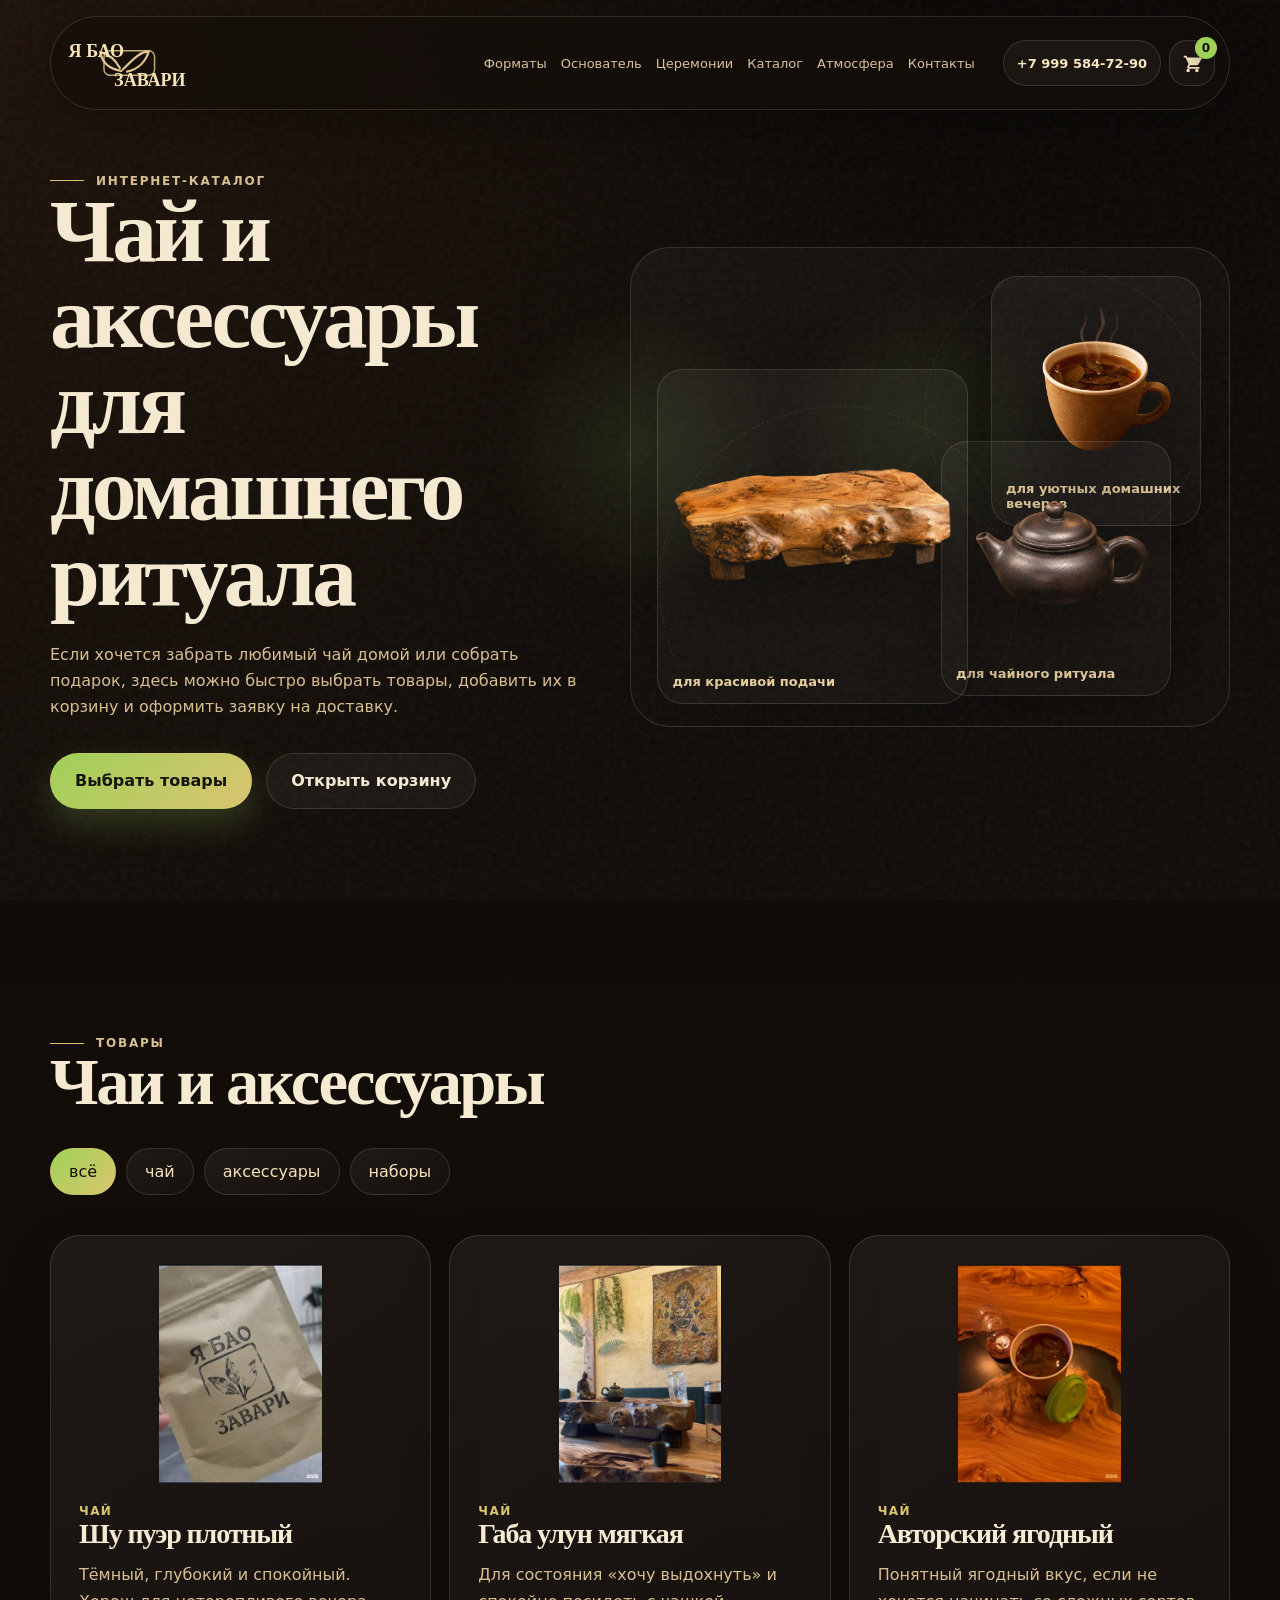
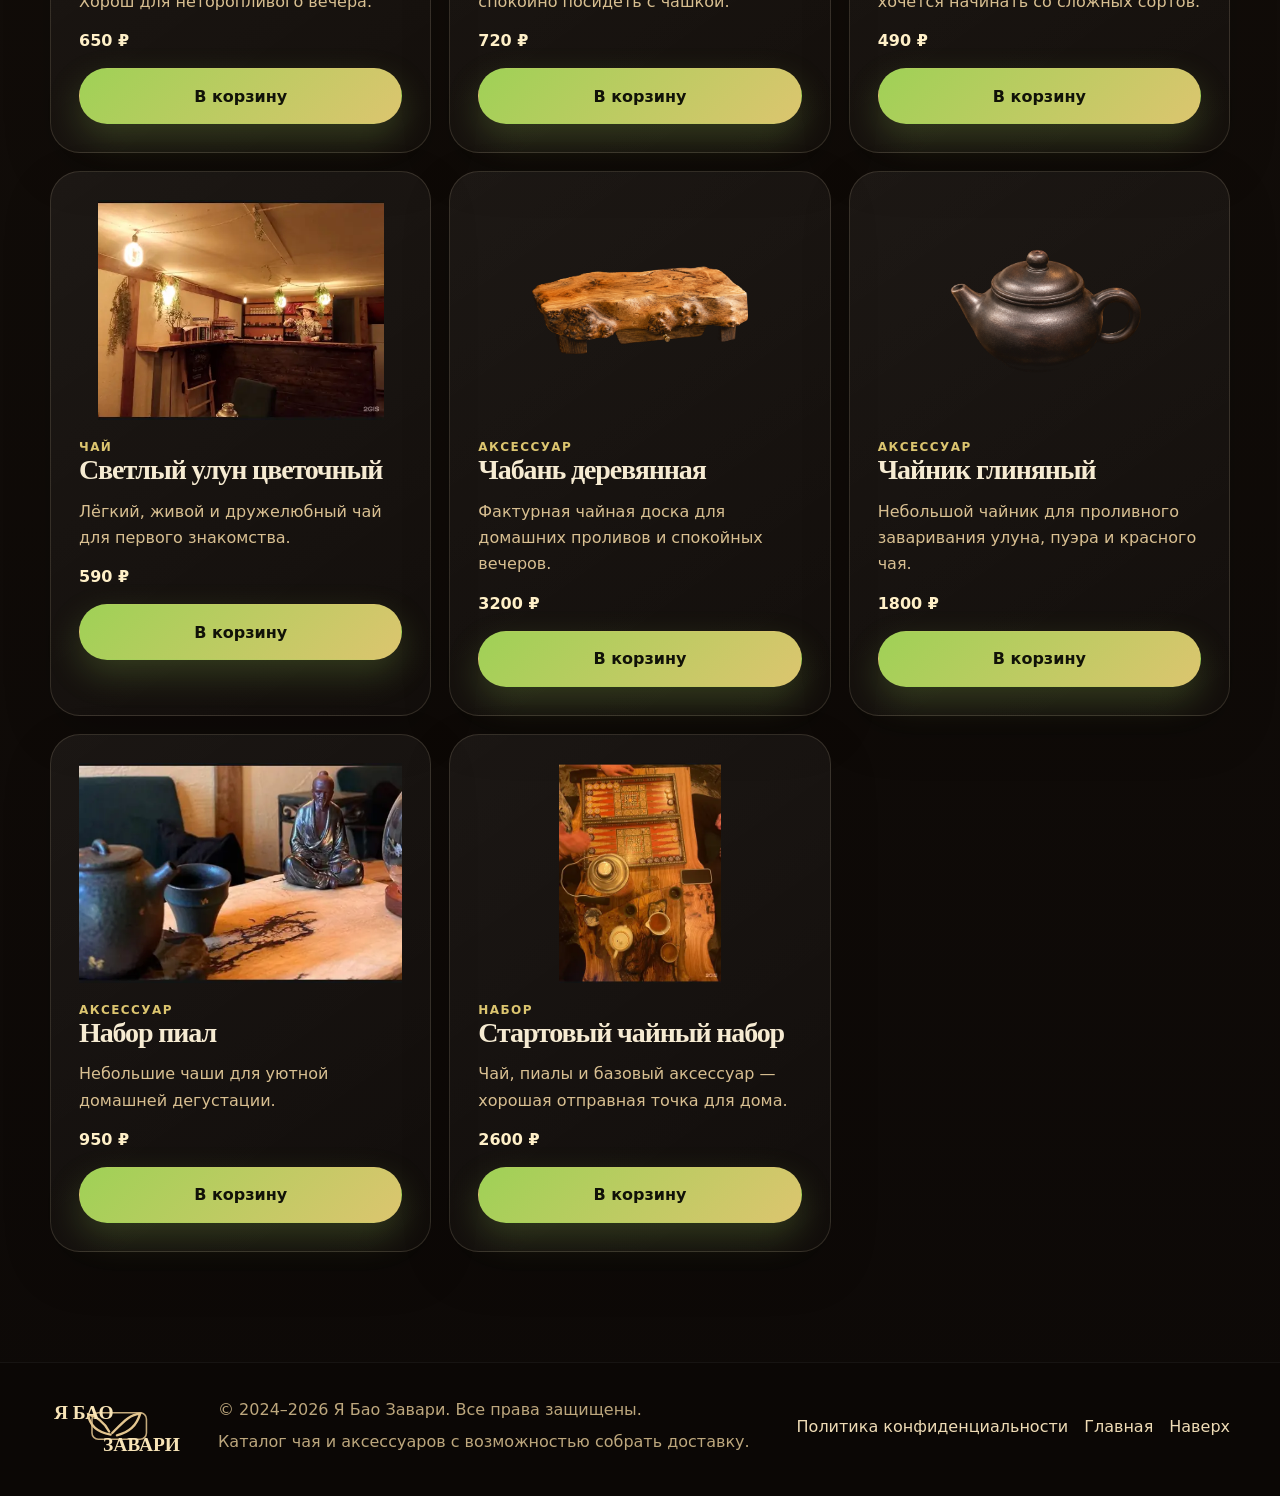
==== commit 023cabf3: "V7" ====
--- a/catalog.html
+++ b/catalog.html
@@ -36,7 +36,7 @@
           <span data-cart-count>0</span>
         </button>
         <button class="burger" type="button" aria-label="Открыть меню" aria-expanded="false">
-          <span></span><span></span>
+          <span></span><span></span><span></span>
         </button>
       </div>
     </div>
@@ -55,9 +55,20 @@
           </div>
         </div>
         <div class="catalog-hero-objects reveal">
-          <img src="assets/3d/mug-real.png" alt="Чашка чая" />
-          <img src="assets/3d/teapot-real.png" alt="Чайник" />
-          <img src="assets/3d/chaban-real.png" alt="Чабань" />
+          <div class="catalog-orbit orbit-a"></div>
+          <div class="catalog-orbit orbit-b"></div>
+          <div class="catalog-card catalog-card-mug">
+            <img src="assets/3d/mug-real.png" alt="Чашка чая" />
+            <span>для уютных домашних вечеров</span>
+          </div>
+          <div class="catalog-card catalog-card-teapot">
+            <img src="assets/3d/teapot-real.png" alt="Чайник" />
+            <span>для чайного ритуала</span>
+          </div>
+          <div class="catalog-card catalog-card-chaban">
+            <img src="assets/3d/chaban-real.png" alt="Чабань" />
+            <span>для красивой подачи</span>
+          </div>
         </div>
       </div>
     </section>
@@ -134,7 +145,8 @@
         <label><span>Телефон или Telegram</span><input name="contact" type="text" placeholder="+7 или @username" required /></label>
         <label><span>Адрес доставки</span><input name="address" type="text" placeholder="Улица, дом, квартира" required /></label>
         <label><span>Комментарий</span><input name="comment" type="text" placeholder="Домофон, время, пожелания" /></label>
-        <button class="btn btn-primary" type="submit">Сформировать заказ</button>
+        <label class="consent-check"><input type="checkbox" name="consent" data-consent required /> <span>Я соглашаюсь на обработку персональных данных и принимаю <a href="privacy.html" target="_blank" rel="noopener">политику конфиденциальности</a>.</span></label>
+        <button class="btn btn-primary" type="submit" disabled>Сформировать заказ</button>
         <small data-delivery-status>После отправки появится текст заказа для WhatsApp.</small>
       </form>
     </div>
--- a/css/styles.css
+++ b/css/styles.css
@@ -61,16 +61,20 @@
 .site-nav a:hover{opacity:1;color:#fff6dd}
 .header-actions{display:flex;align-items:center;gap:8px;margin-left:10px}
 .header-phone-desktop{display:inline-flex;align-items:center;justify-content:center;min-height:46px;padding:0 16px;border-radius:999px;border:1px solid var(--line);background:rgba(255,255,255,.04);font-size:14px;font-weight:800;color:#f8e6c1;white-space:nowrap}
-.header-icon,.burger{position:relative;display:grid;place-items:center;width:46px;height:46px;min-width:46px;border-radius:50%;border:1px solid var(--line);background:rgba(255,255,255,.045);color:#f6e3bd;cursor:pointer;transition:.2s ease}
+.header-icon,.burger{position:relative;display:grid;place-items:center;width:46px;height:46px;min-width:46px;border-radius:18px;border:1px solid var(--line);background:linear-gradient(180deg,rgba(255,255,255,.05),rgba(255,255,255,.03));color:#f6e3bd;cursor:pointer;transition:.2s ease}
 .header-icon:hover,.burger:hover{transform:translateY(-2px);background:rgba(159,209,86,.12);border-color:rgba(159,209,86,.38)}
 .header-icon svg{width:21px;height:21px;fill:currentColor}
 .header-cart-link span{position:absolute;right:-3px;top:-4px;min-width:22px;height:22px;padding:0 4px;border-radius:999px;display:grid;place-items:center;background:var(--accent);color:#0f1007;font-size:12px;font-weight:900;box-shadow:0 6px 18px rgba(0,0,0,.3)}
 .header-phone-mobile{display:none}
 .burger{display:none}
-.burger span{display:block;width:18px;height:2px;border-radius:8px;background:currentColor;transition:.25s ease}
-.burger span + span{margin-top:5px}
-.burger.active span:first-child{transform:translateY(3.5px) rotate(45deg)}
-.burger.active span:last-child{transform:translateY(-3.5px) rotate(-45deg)}
+.burger{padding:0 12px}
+.burger span{position:absolute;display:block;width:18px;height:2px;border-radius:8px;background:currentColor;transition:.25s ease}
+.burger span:nth-child(1){transform:translateY(-6px)}
+.burger span:nth-child(2){transform:translateY(0)}
+.burger span:nth-child(3){transform:translateY(6px)}
+.burger.active span:nth-child(1){transform:translateY(0) rotate(45deg)}
+.burger.active span:nth-child(2){opacity:0}
+.burger.active span:nth-child(3){transform:translateY(0) rotate(-45deg)}
 
 .hero{min-height:100vh;min-height:100svh;padding-top:calc(var(--header-h) + 84px);display:flex;align-items:center;overflow:hidden}
 .hero-bg{position:absolute;inset:0;z-index:-2}
@@ -111,12 +115,19 @@
 .split-intro{display:grid;grid-template-columns:.94fr 1.06fr;gap:44px;align-items:end}
 .objects-showcase{padding-top:88px}
 .objects-grid{display:grid;grid-template-columns:.82fr 1.18fr;gap:46px;align-items:center}
-.objects-stage{position:relative;min-height:470px;border-radius:38px;border:1px solid var(--line);background:linear-gradient(180deg,rgba(255,255,255,.03),rgba(255,255,255,.02));overflow:hidden}
-.objects-stage::before{content:"";position:absolute;inset:8% 10%;border-radius:50%;background:radial-gradient(circle,rgba(180,121,55,.12),transparent 58%);filter:blur(10px)}
-.obj{position:absolute;filter:drop-shadow(0 30px 32px rgba(0,0,0,.42))}
-.obj-mug{width:31%;right:10%;top:12%}
-.obj-chaban{width:60%;left:2%;bottom:4%}
-.obj-teapot{width:31%;right:10%;bottom:12%}
+.objects-stage{position:relative;min-height:520px;border-radius:42px;border:1px solid var(--line);background:radial-gradient(circle at 50% 40%,rgba(171,118,47,.16),transparent 35%),linear-gradient(180deg,rgba(255,255,255,.03),rgba(255,255,255,.02));overflow:hidden;padding:22px}
+.objects-stage::before{content:"";position:absolute;inset:6% 9%;border-radius:36px;border:1px dashed rgba(245,224,187,.08)}
+.stage-glow{position:absolute;inset:18% 18%;border-radius:50%;background:radial-gradient(circle,rgba(139,168,63,.16),rgba(139,168,63,0) 60%);filter:blur(16px)}
+.obj{display:block;position:relative;filter:drop-shadow(0 30px 32px rgba(0,0,0,.42))}
+.obj-card{position:absolute;border-radius:28px;border:1px solid rgba(245,224,187,.14);background:linear-gradient(180deg,rgba(255,255,255,.04),rgba(255,255,255,.02));backdrop-filter:blur(10px);padding:16px;box-shadow:var(--shadow)}
+.obj-card span{display:block;margin-top:10px;color:#f2ddb4;font-size:13px;font-weight:700}
+.card-chaban{left:24px;right:180px;bottom:26px;min-height:208px}
+.card-mug{right:28px;top:34px;width:210px;text-align:center}
+.card-teapot{right:32px;bottom:42px;width:220px;text-align:center}
+.obj-mug{width:100%}
+.obj-chaban{width:100%}
+.obj-teapot{width:100%}
+.stage-quote{position:absolute;left:28px;top:28px;max-width:260px;padding:12px 16px;border-radius:18px;background:rgba(19,14,10,.72);border:1px solid rgba(245,224,187,.12);color:#e8cf9d;font-size:14px;line-height:1.45}
 
 .ritual-grid,.tea-menu,.product-grid{display:grid;grid-template-columns:repeat(3,1fr);gap:18px;margin-top:40px}
 .ritual-card,.tea-menu article,.product-card,.booking-card,.policy-card,.contact-meta span,.yandex-map-card,.catalog-filters button,.menu-tabs button,.mood-picker button,.modal-panel,.cart-panel{background:linear-gradient(145deg,rgba(255,255,255,.055),rgba(255,255,255,.02));border:1px solid var(--line)}
@@ -205,6 +216,12 @@
 .select-wrap::after{display:none}
 .form select{appearance:none;-webkit-appearance:none;-moz-appearance:none;padding-right:56px;background-color:rgba(0,0,0,.34);background-image:linear-gradient(45deg, transparent 50%, #eddcb5 50%),linear-gradient(135deg, #eddcb5 50%, transparent 50%);background-position:calc(100% - 27px) calc(50% - 3px),calc(100% - 20px) calc(50% - 3px);background-size:7px 7px,7px 7px;background-repeat:no-repeat;line-height:1.2}
 .form small{color:#cdb488;line-height:1.5}
+
+.consent-check{display:flex;align-items:flex-start;gap:12px;padding:14px 16px;border-radius:18px;border:1px solid var(--line);background:rgba(255,255,255,.03);color:#dbc49a;line-height:1.45;font-size:14px}
+.consent-check input{width:18px;height:18px;min-width:18px;margin-top:2px;accent-color:var(--accent)}
+.consent-check a{color:#f3e2b8;text-decoration:underline}
+.btn[disabled]{opacity:.45;pointer-events:none;filter:grayscale(.15);box-shadow:none}
+
 .form-message{margin-top:12px;padding:14px 16px;border-radius:18px;background:rgba(255,255,255,.055);border:1px solid var(--line);white-space:pre-wrap;color:#f8e4ba;line-height:1.5}
 .request-actions{display:flex;flex-wrap:wrap;gap:10px;margin-top:12px}
 .copy-request{display:inline-flex;align-items:center;justify-content:center;min-height:48px;padding:0 18px;border-radius:999px;border:1px solid var(--line);background:rgba(255,255,255,.06);color:#fff2d2;font-weight:900;cursor:pointer}
@@ -216,11 +233,12 @@
 
 .catalog-hero{padding-top:calc(var(--header-h) + 82px)}
 .catalog-hero-grid{align-items:center}
-.catalog-hero-objects{position:relative;min-height:430px}
-.catalog-hero-objects img{position:absolute;filter:drop-shadow(0 34px 36px rgba(0,0,0,.42))}
-.catalog-hero-objects img:nth-child(1){width:30%;right:6%;top:2%}
-.catalog-hero-objects img:nth-child(2){width:34%;left:4%;top:26%}
-.catalog-hero-objects img:nth-child(3){width:56%;right:4%;bottom:0}
+.catalog-hero-objects{position:relative;min-height:480px;border-radius:40px;border:1px solid var(--line);background:radial-gradient(circle at 50% 38%,rgba(139,168,63,.12),transparent 34%),linear-gradient(180deg,rgba(255,255,255,.03),rgba(255,255,255,.02));overflow:hidden;padding:24px}
+.catalog-orbit{position:absolute;border:1px dashed rgba(245,224,187,.09);border-radius:50%}.catalog-orbit.orbit-a{width:280px;height:280px;right:24px;top:22px}.catalog-orbit.orbit-b{width:360px;height:360px;left:28px;bottom:-40px}
+.catalog-card{position:absolute;padding:14px;border-radius:26px;border:1px solid rgba(245,224,187,.14);background:linear-gradient(180deg,rgba(255,255,255,.04),rgba(255,255,255,.02));box-shadow:var(--shadow)}
+.catalog-card span{display:block;margin-top:10px;color:#e8cf9d;font-size:13px;font-weight:700}
+.catalog-card img{position:relative;width:100%;display:block;filter:drop-shadow(0 34px 36px rgba(0,0,0,.42))}
+.catalog-card-mug{right:28px;top:28px;width:210px}.catalog-card-teapot{right:58px;bottom:30px;width:230px}.catalog-card-chaban{left:26px;bottom:22px;width:52%}
 .catalog-filters{margin-bottom:20px}
 .product-card img{width:100%;height:220px;object-fit:contain;margin-bottom:16px}
 .product-card .btn{width:100%;margin-top:18px}
@@ -278,16 +296,16 @@
 @media (max-width:820px){
   :root{--header-h:72px}
   .site-header{top:10px}
-  .header-shell{padding:8px 9px;gap:8px;border-radius:32px}
+  .header-shell{padding:8px 8px;gap:7px;border-radius:30px}
   .logo{width:112px;min-width:112px}
   .header-phone-desktop{display:none}
   .header-phone-mobile,.burger{display:grid}
   .burger{margin-left:0}
-  .site-nav{display:none;position:absolute;left:0;right:0;top:calc(100% + 4px);margin:0;padding:14px 18px 16px;border-radius:24px;background:rgba(14,10,8,.98);border:1px solid var(--line);box-shadow:var(--shadow);flex-direction:column;align-items:stretch;gap:0}
+  .site-nav{display:none;position:absolute;left:0;right:0;top:calc(100% + 4px);margin:0;padding:10px 16px 12px;border-radius:24px;background:rgba(14,10,8,.98);border:1px solid var(--line);box-shadow:var(--shadow);flex-direction:column;align-items:stretch;gap:0}
   .site-nav.active{display:flex}
-  .site-nav a{padding:12px 0;border-radius:0;background:none;border-bottom:1px solid rgba(245,224,187,.1);font-size:15px}
+  .site-nav a{padding:13px 2px;border-radius:0;background:none;border-bottom:1px solid rgba(245,224,187,.1);font-size:15px;color:#f3ddb0}
   .site-nav a:last-child{border-bottom:none}
-  .header-actions{margin-left:auto;gap:6px}
+  .header-actions{margin-left:auto;gap:5px}
   .hero{padding-top:112px;min-height:auto}
   h1{font-size:clamp(48px,11.2vw,74px)}
   .hero-copy p{font-size:19px}
@@ -320,7 +338,7 @@
   .hero-product{width:min(280px,74%)}
   .floating-note{font-size:14px;padding:11px 14px}
   .note-address{left:6px;top:18px}.note-tags{right:6px;bottom:12px}
-  .objects-stage{min-height:300px;border-radius:28px}
+  .objects-stage{min-height:420px;border-radius:28px}
   .obj-mug{width:38%;right:4%;top:2%}
   .obj-chaban{width:74%;left:-4%;bottom:0}
   .obj-teapot{width:40%;right:0;bottom:3%}
@@ -360,3 +378,18 @@
   .policy-card h2{font-size:clamp(28px,8vw,36px);line-height:1.04}
   .policy-card{padding:24px 20px;border-radius:28px}
 }
+
+
+@media (max-width:560px){
+  .card-chaban{left:14px;right:14px;bottom:16px;min-height:170px;padding:12px}
+  .card-mug{right:14px;top:52px;width:138px;padding:10px}
+  .card-teapot{right:14px;bottom:198px;width:146px;padding:10px}
+  .stage-quote{left:14px;top:14px;max-width:180px;font-size:12px;padding:10px 12px}
+  .obj-card span{font-size:11px}
+  .catalog-hero-objects{min-height:400px;padding:14px;border-radius:28px}
+  .catalog-card-mug{right:10px;top:12px;width:132px}
+  .catalog-card-teapot{right:16px;bottom:14px;width:148px}
+  .catalog-card-chaban{left:10px;bottom:12px;width:62%}
+  .catalog-card span{font-size:11px}
+  .catalog-orbit.orbit-a{width:160px;height:160px;right:4px;top:4px}.catalog-orbit.orbit-b{width:220px;height:220px;left:0;bottom:-20px}
+}
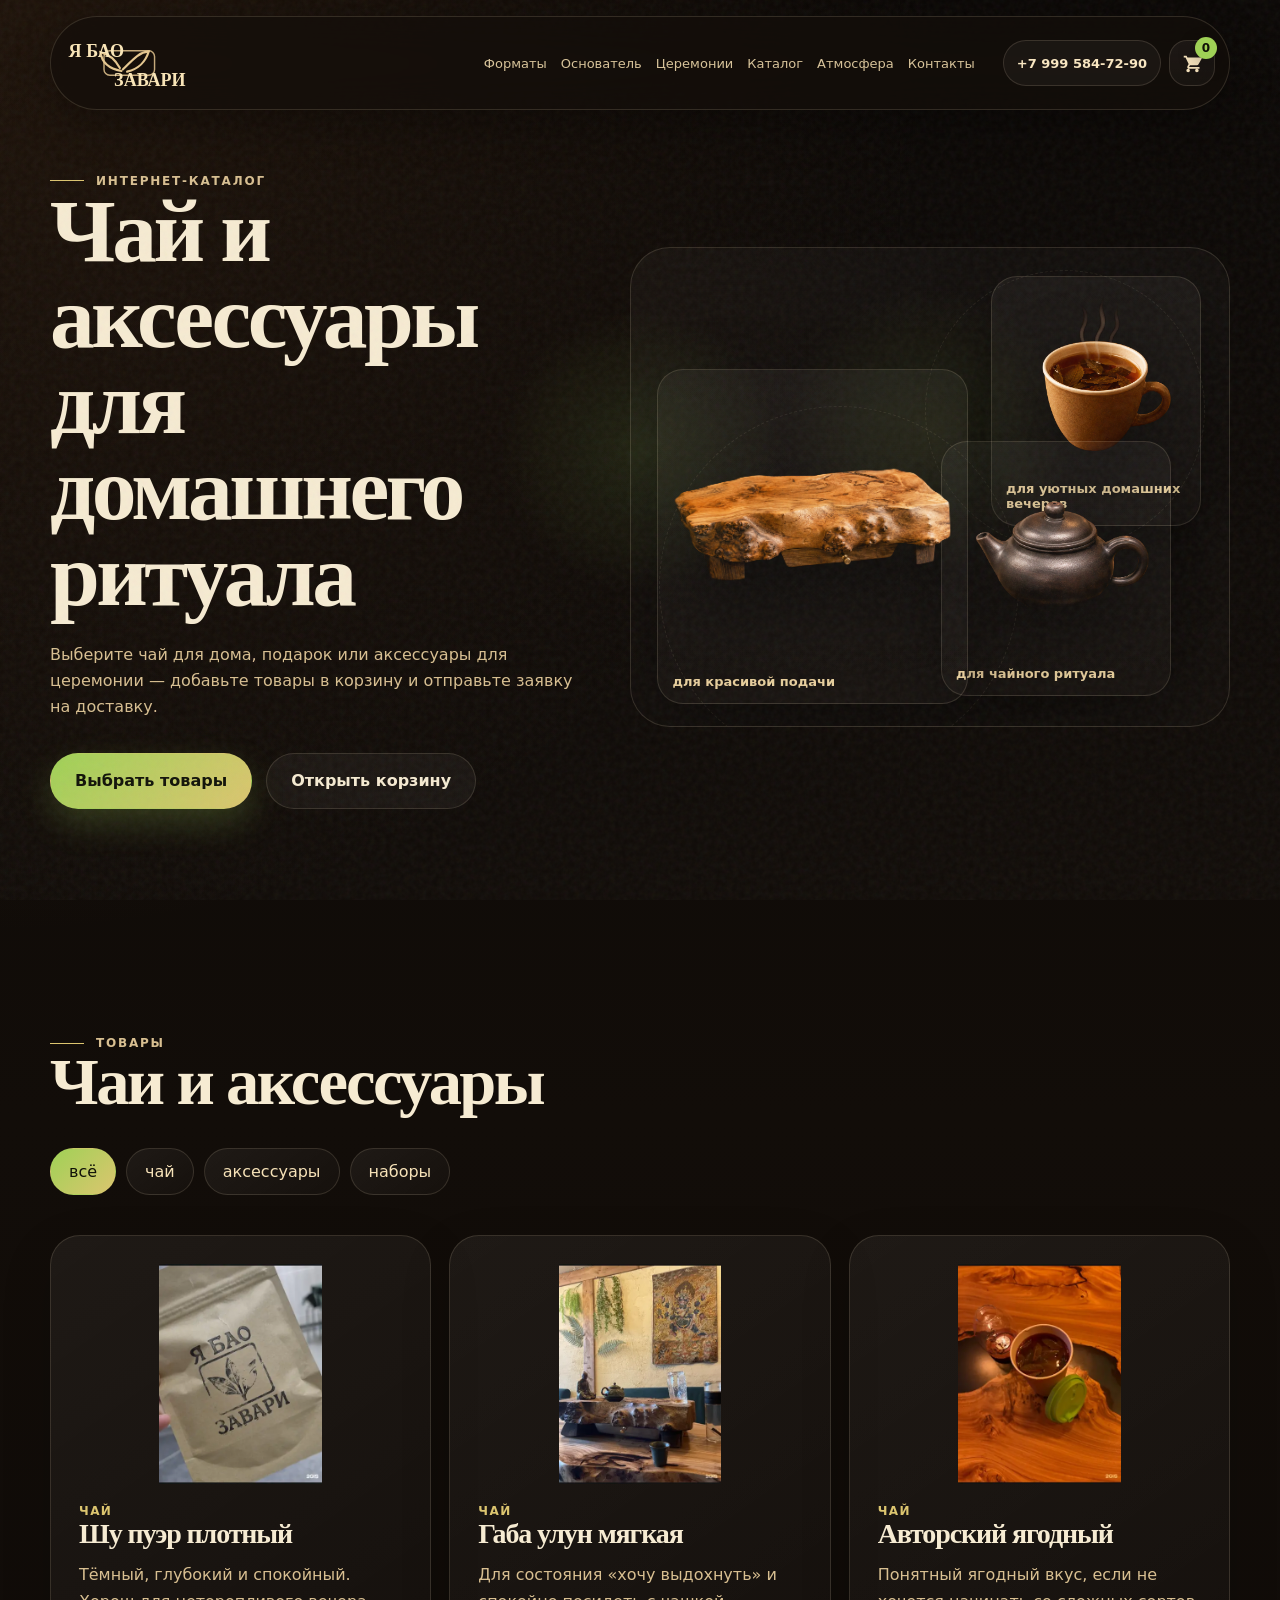
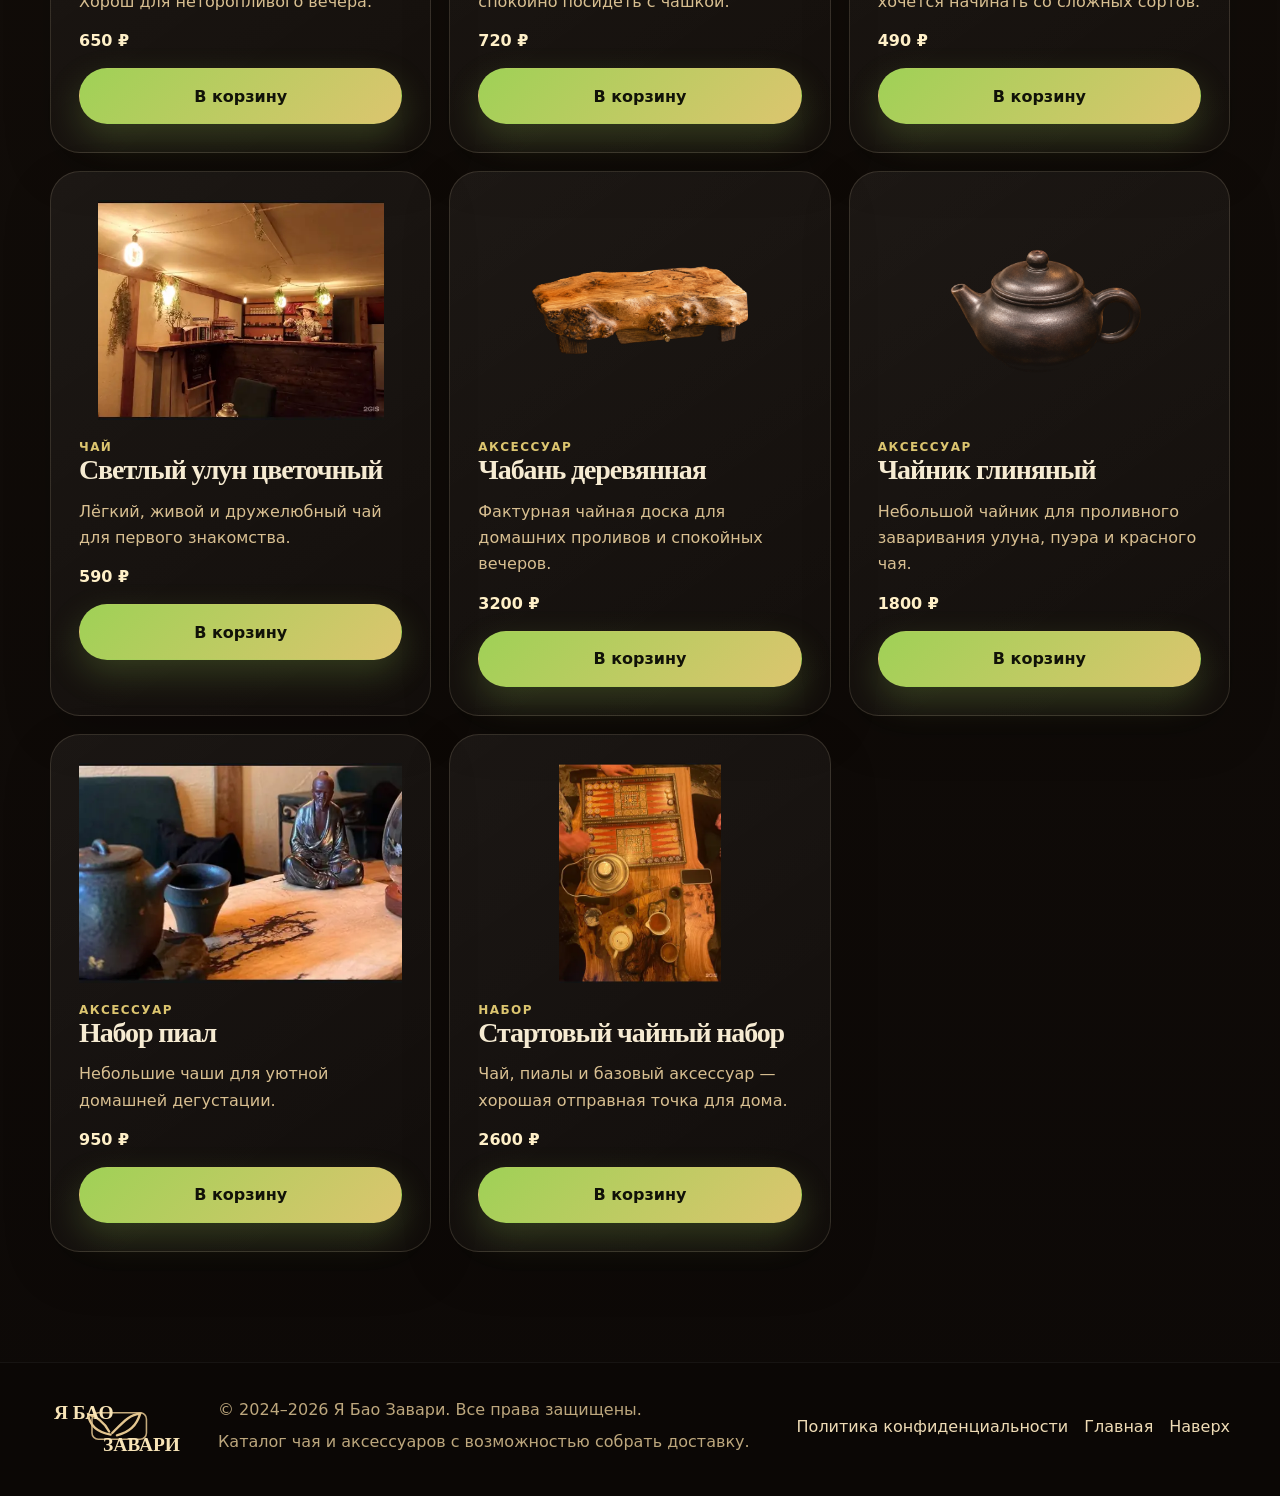
==== commit 1518ff8f: "V7.1" ====
--- a/catalog.html
+++ b/catalog.html
@@ -48,7 +48,7 @@
         <div class="reveal">
           <div class="eyebrow"><span></span> интернет-каталог</div>
           <h1>Чай и аксессуары для домашнего ритуала</h1>
-          <p>Если хочется забрать любимый чай домой или собрать подарок, здесь можно быстро выбрать товары, добавить их в корзину и оформить заявку на доставку.</p>
+          <p>Выберите чай для дома, подарок или аксессуары для церемонии — добавьте товары в корзину и отправьте заявку на доставку.</p>
           <div class="hero-actions">
             <a class="btn btn-primary" href="#catalog">Выбрать товары</a>
             <button class="btn btn-ghost" type="button" data-cart-open>Открыть корзину</button>
@@ -145,7 +145,7 @@
         <label><span>Телефон или Telegram</span><input name="contact" type="text" placeholder="+7 или @username" required /></label>
         <label><span>Адрес доставки</span><input name="address" type="text" placeholder="Улица, дом, квартира" required /></label>
         <label><span>Комментарий</span><input name="comment" type="text" placeholder="Домофон, время, пожелания" /></label>
-        <label class="consent-check"><input type="checkbox" name="consent" data-consent required /> <span>Я соглашаюсь на обработку персональных данных и принимаю <a href="privacy.html" target="_blank" rel="noopener">политику конфиденциальности</a>.</span></label>
+        <label class="consent-check"><input type="checkbox" name="consent" data-consent required /> <span>Согласен на обработку персональных данных и принимаю <a href="privacy.html" target="_blank" rel="noopener">политику конфиденциальности</a>.</span></label>
         <button class="btn btn-primary" type="submit" disabled>Сформировать заказ</button>
         <small data-delivery-status>После отправки появится текст заказа для WhatsApp.</small>
       </form>
--- a/css/styles.css
+++ b/css/styles.css
@@ -393,3 +393,110 @@
   .catalog-card span{font-size:11px}
   .catalog-orbit.orbit-a{width:160px;height:160px;right:4px;top:4px}.catalog-orbit.orbit-b{width:220px;height:220px;left:0;bottom:-20px}
 }
+
+
+/* v7 final UI/UX polish */
+.tea-home{padding-top:34px}
+.tea-home-card{
+  display:grid;
+  grid-template-columns:minmax(0,1.1fr) auto;
+  gap:28px;
+  align-items:center;
+  padding:34px;
+  border-radius:38px;
+  border:1px solid var(--line);
+  background:
+    radial-gradient(circle at 82% 20%,rgba(159,209,86,.12),transparent 28%),
+    linear-gradient(145deg,rgba(255,255,255,.06),rgba(255,255,255,.025));
+  box-shadow:var(--shadow);
+}
+.tea-home-card h2{font-size:clamp(34px,4.4vw,62px)}
+.tea-home-card p{max-width:780px;margin-bottom:0}
+.tea-home-actions{display:grid;gap:12px;min-width:230px}
+
+.gallery-item span{
+  position:absolute;
+  left:16px;
+  bottom:16px;
+  z-index:2;
+  padding:9px 13px;
+  border-radius:999px;
+  background:rgba(12,8,6,.72);
+  border:1px solid rgba(245,224,187,.18);
+  color:#fff2d0;
+  font-size:13px;
+  font-weight:800;
+  backdrop-filter:blur(10px);
+}
+
+.reviews{background:radial-gradient(circle at 50% 20%,rgba(159,209,86,.08),transparent 32%)}
+.reviews-grid{
+  display:grid;
+  grid-template-columns:repeat(4,1fr);
+  gap:16px;
+  margin-top:38px;
+}
+.review-card{
+  min-height:230px;
+  padding:24px;
+  border-radius:28px;
+  border:1px solid var(--line);
+  background:linear-gradient(145deg,rgba(255,255,255,.055),rgba(255,255,255,.02));
+  box-shadow:0 18px 50px rgba(0,0,0,.16);
+}
+.review-card p{
+  color:#f2ddb4;
+  font-size:17px;
+  line-height:1.55;
+}
+.review-card span{
+  display:block;
+  margin-top:18px;
+  color:var(--accent-2);
+  font-size:12px;
+  font-weight:900;
+  letter-spacing:.12em;
+  text-transform:uppercase;
+}
+.reviews-action{
+  display:flex;
+  justify-content:center;
+  margin-top:28px;
+}
+
+@media (max-width:1024px){
+  .reviews-grid{grid-template-columns:repeat(2,1fr)}
+  .tea-home-card{grid-template-columns:1fr}
+  .tea-home-actions{min-width:0;display:flex;flex-wrap:wrap}
+}
+@media (max-width:820px){
+  .hero-actions-main{grid-template-columns:1fr 1fr}
+  .hero-actions-main .btn{width:100%}
+  .menu-section h2,
+  .rituals h2,
+  .booking h2,
+  .reviews h2{
+    font-size:clamp(34px,9vw,54px);
+  }
+}
+@media (max-width:560px){
+  .hero-actions-main{display:grid;grid-template-columns:1fr;gap:10px}
+  .hero-actions-main .btn{min-height:54px}
+  .tea-home{padding-top:8px}
+  .tea-home-card{padding:24px 20px;border-radius:28px}
+  .tea-home-actions{display:grid}
+  .reviews-grid{grid-template-columns:1fr}
+  .review-card{min-height:auto}
+  .gallery-item span{font-size:12px;left:12px;bottom:12px}
+  .menu-section h2,
+  .rituals h2,
+  .booking h2,
+  .reviews h2{
+    font-size:clamp(32px,8.6vw,44px);
+    line-height:1.02;
+  }
+  .objects-copy h2,
+  .experience-copy h2{
+    font-size:clamp(32px,9vw,46px);
+  }
+}
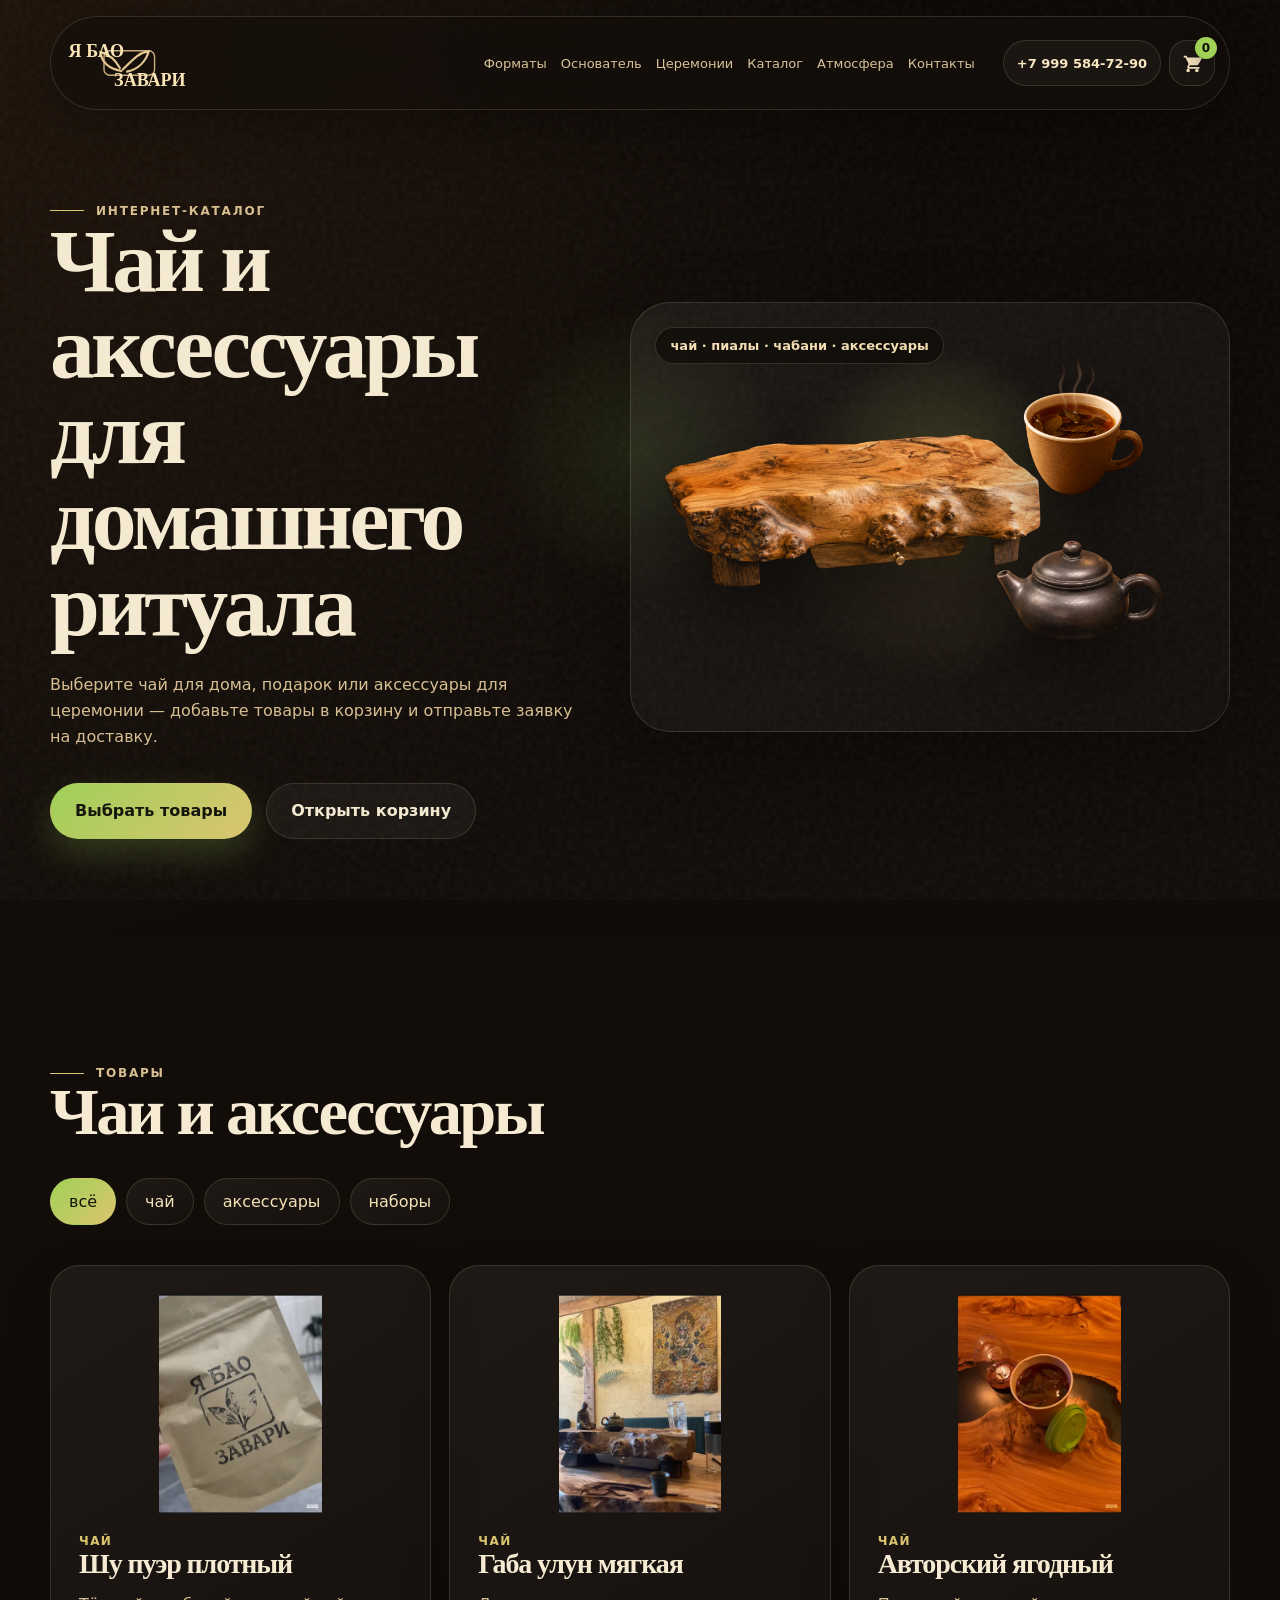
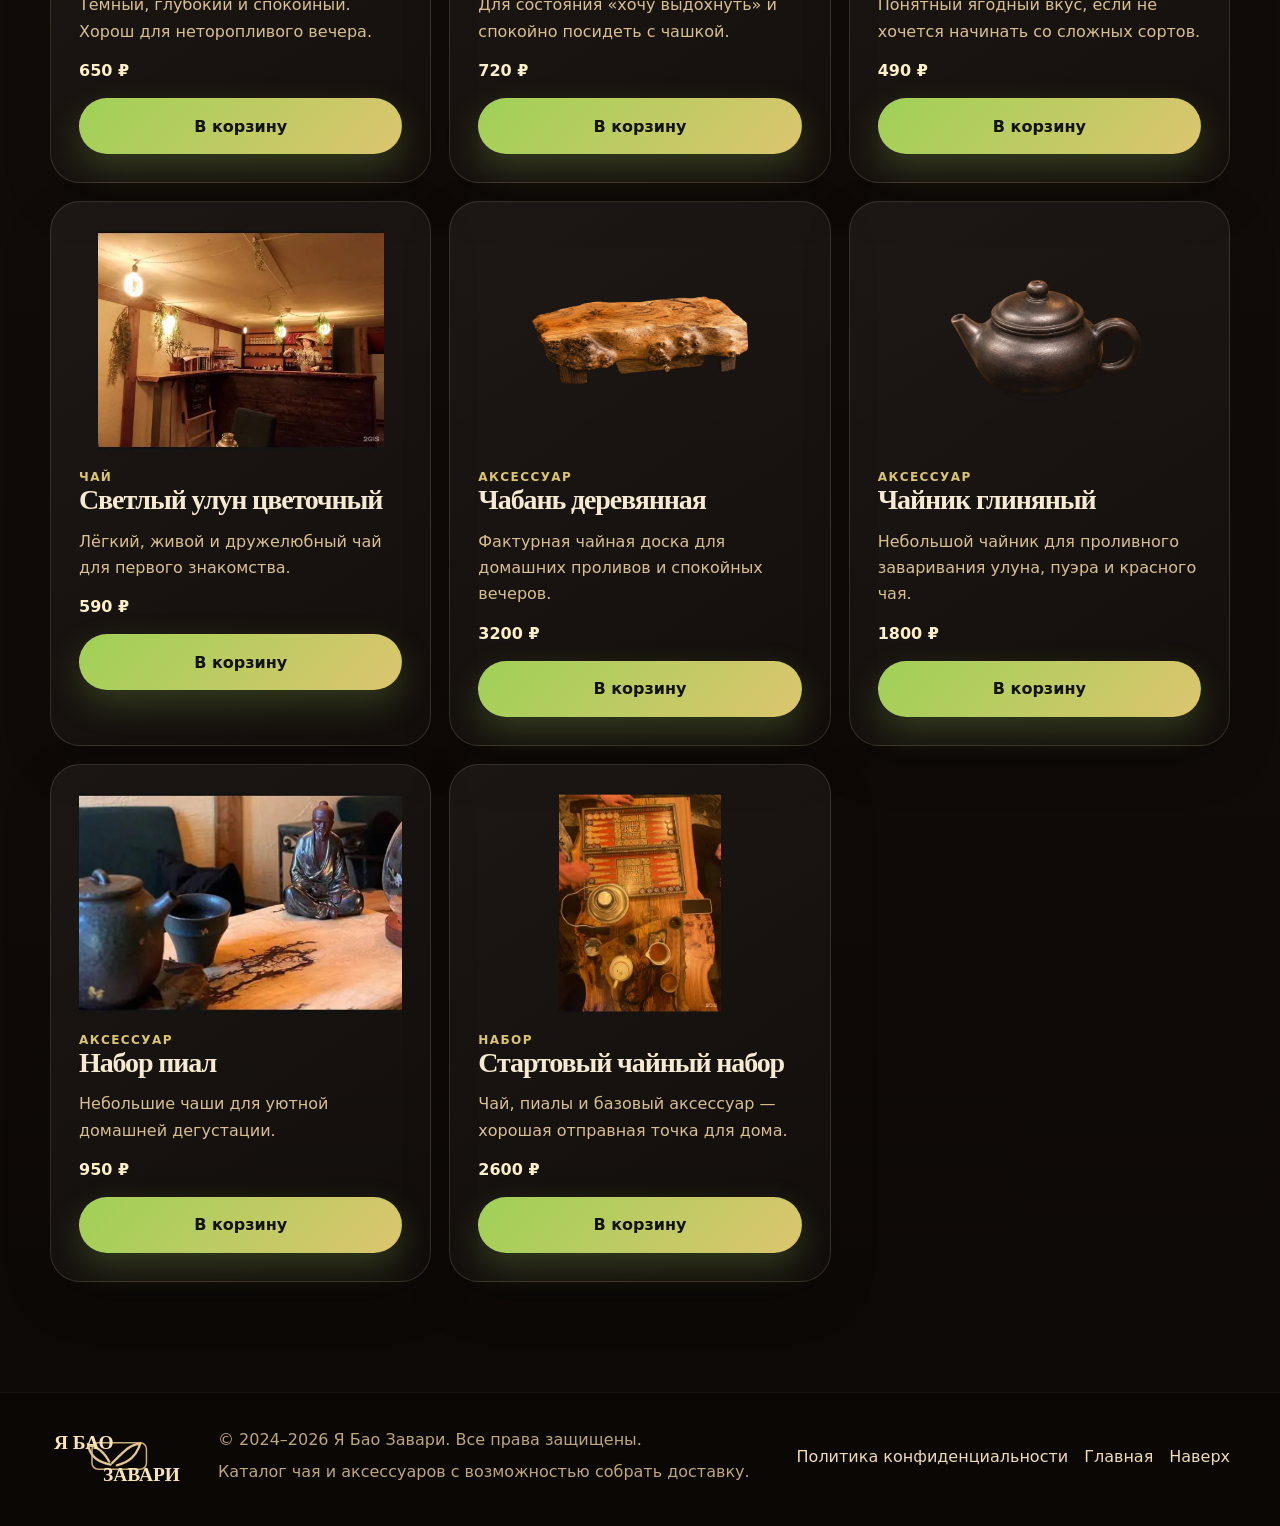
==== commit 0bdb53a5: "V8" ====
--- a/catalog.html
+++ b/catalog.html
@@ -54,21 +54,12 @@
             <button class="btn btn-ghost" type="button" data-cart-open>Открыть корзину</button>
           </div>
         </div>
-        <div class="catalog-hero-objects reveal">
-          <div class="catalog-orbit orbit-a"></div>
-          <div class="catalog-orbit orbit-b"></div>
-          <div class="catalog-card catalog-card-mug">
-            <img src="assets/3d/mug-real.png" alt="Чашка чая" />
-            <span>для уютных домашних вечеров</span>
-          </div>
-          <div class="catalog-card catalog-card-teapot">
-            <img src="assets/3d/teapot-real.png" alt="Чайник" />
-            <span>для чайного ритуала</span>
-          </div>
-          <div class="catalog-card catalog-card-chaban">
-            <img src="assets/3d/chaban-real.png" alt="Чабань" />
-            <span>для красивой подачи</span>
-          </div>
+        <div class="catalog-hero-objects catalog-object-board reveal">
+          <div class="catalog-board-light" aria-hidden="true"></div>
+          <img class="catalog-board-chaban" src="assets/3d/chaban-real.png" alt="Чабань" />
+          <img class="catalog-board-mug" src="assets/3d/mug-real.png" alt="Чашка чая" />
+          <img class="catalog-board-teapot" src="assets/3d/teapot-real.png" alt="Чайник" />
+          <div class="catalog-board-note">чай · пиалы · чабани · аксессуары</div>
         </div>
       </div>
     </section>
@@ -90,42 +81,42 @@
           <article class="product-card reveal" data-category="tea">
             <img src="assets/images/logo-pack-thumb.webp" alt="Шу пуэр" />
             <span>чай</span><h3>Шу пуэр плотный</h3><p>Тёмный, глубокий и спокойный. Хорош для неторопливого вечера.</p><b>650 ₽</b>
-            <button class="btn btn-primary" data-add-cart data-name="Шу пуэр плотный" data-price="650">В корзину</button>
+            <button class="btn btn-primary" type="button" data-add-cart data-name="Шу пуэр плотный" data-price="650">В корзину</button>
           </article>
           <article class="product-card reveal" data-category="tea">
             <img src="assets/images/tea-table-thumb.webp" alt="Габа улун" />
             <span>чай</span><h3>Габа улун мягкая</h3><p>Для состояния «хочу выдохнуть» и спокойно посидеть с чашкой.</p><b>720 ₽</b>
-            <button class="btn btn-primary" data-add-cart data-name="Габа улун мягкая" data-price="720">В корзину</button>
+            <button class="btn btn-primary" type="button" data-add-cart data-name="Габа улун мягкая" data-price="720">В корзину</button>
           </article>
           <article class="product-card reveal" data-category="tea">
             <img src="assets/images/takeaway-thumb.webp" alt="Авторский чай" />
             <span>чай</span><h3>Авторский ягодный</h3><p>Понятный ягодный вкус, если не хочется начинать со сложных сортов.</p><b>490 ₽</b>
-            <button class="btn btn-primary" data-add-cart data-name="Авторский ягодный чай" data-price="490">В корзину</button>
+            <button class="btn btn-primary" type="button" data-add-cart data-name="Авторский ягодный чай" data-price="490">В корзину</button>
           </article>
           <article class="product-card reveal" data-category="tea">
             <img src="assets/images/bar-master-thumb.webp" alt="Светлый улун" />
             <span>чай</span><h3>Светлый улун цветочный</h3><p>Лёгкий, живой и дружелюбный чай для первого знакомства.</p><b>590 ₽</b>
-            <button class="btn btn-primary" data-add-cart data-name="Светлый улун цветочный" data-price="590">В корзину</button>
+            <button class="btn btn-primary" type="button" data-add-cart data-name="Светлый улун цветочный" data-price="590">В корзину</button>
           </article>
           <article class="product-card reveal" data-category="accessory">
             <img src="assets/3d/chaban-real.png" alt="Чабань" />
             <span>аксессуар</span><h3>Чабань деревянная</h3><p>Фактурная чайная доска для домашних проливов и спокойных вечеров.</p><b>3200 ₽</b>
-            <button class="btn btn-primary" data-add-cart data-name="Чабань деревянная" data-price="3200">В корзину</button>
+            <button class="btn btn-primary" type="button" data-add-cart data-name="Чабань деревянная" data-price="3200">В корзину</button>
           </article>
           <article class="product-card reveal" data-category="accessory">
             <img src="assets/3d/teapot-real.png" alt="Чайник" />
             <span>аксессуар</span><h3>Чайник глиняный</h3><p>Небольшой чайник для проливного заваривания улуна, пуэра и красного чая.</p><b>1800 ₽</b>
-            <button class="btn btn-primary" data-add-cart data-name="Чайник глиняный" data-price="1800">В корзину</button>
+            <button class="btn btn-primary" type="button" data-add-cart data-name="Чайник глиняный" data-price="1800">В корзину</button>
           </article>
           <article class="product-card reveal" data-category="accessory">
             <img src="assets/images/gongfu-thumb.webp" alt="Пиалы" />
             <span>аксессуар</span><h3>Набор пиал</h3><p>Небольшие чаши для уютной домашней дегустации.</p><b>950 ₽</b>
-            <button class="btn btn-primary" data-add-cart data-name="Набор пиал" data-price="950">В корзину</button>
+            <button class="btn btn-primary" type="button" data-add-cart data-name="Набор пиал" data-price="950">В корзину</button>
           </article>
           <article class="product-card reveal" data-category="set">
             <img src="assets/images/games-thumb.webp" alt="Подарочный набор" />
             <span>набор</span><h3>Стартовый чайный набор</h3><p>Чай, пиалы и базовый аксессуар — хорошая отправная точка для дома.</p><b>2600 ₽</b>
-            <button class="btn btn-primary" data-add-cart data-name="Стартовый чайный набор" data-price="2600">В корзину</button>
+            <button class="btn btn-primary" type="button" data-add-cart data-name="Стартовый чайный набор" data-price="2600">В корзину</button>
           </article>
         </div>
       </div>
--- a/css/styles.css
+++ b/css/styles.css
@@ -500,3 +500,175 @@
     font-size:clamp(32px,9vw,46px);
   }
 }
+
+
+/* v8 fixes: object boards, catalog cart usability, fixed header spacing */
+.site-header{position:fixed!important;top:16px;left:0;right:0;z-index:1000}
+.header-cart-link{font-family:inherit}
+.cart-catalog-link{
+  display:inline-flex;
+  justify-content:center;
+  align-items:center;
+  min-height:48px;
+  margin-top:12px;
+  padding:0 18px;
+  border-radius:999px;
+  border:1px solid var(--line);
+  color:#f5ddb4;
+  background:rgba(255,255,255,.04);
+  font-weight:900;
+}
+
+/* Main atmosphere objects: calmer, more realistic composition */
+.tea-object-board{
+  min-height:520px;
+  border-radius:42px;
+  overflow:hidden;
+  background:
+    radial-gradient(circle at 48% 42%, rgba(159,209,86,.12), transparent 32%),
+    linear-gradient(145deg, rgba(255,255,255,.052), rgba(255,255,255,.018));
+  border:1px solid rgba(245,224,187,.14);
+  box-shadow:var(--shadow);
+}
+.tea-object-board::before{
+  content:"";
+  position:absolute;
+  inset:24px;
+  border-radius:34px;
+  border:1px solid rgba(245,224,187,.08);
+}
+.board-light{
+  position:absolute;
+  left:50%;
+  top:48%;
+  width:420px;
+  height:420px;
+  border-radius:50%;
+  transform:translate(-50%,-50%);
+  background:radial-gradient(circle,rgba(222,183,102,.18),rgba(222,183,102,0) 66%);
+  filter:blur(10px);
+}
+.board-chaban,
+.board-mug,
+.board-teapot{
+  position:absolute;
+  z-index:2;
+  filter:drop-shadow(0 30px 34px rgba(0,0,0,.46));
+  transition:transform .35s ease;
+}
+.board-chaban{
+  width:66%;
+  left:5%;
+  bottom:8%;
+}
+.board-mug{
+  width:30%;
+  right:12%;
+  top:12%;
+  animation:softFloat 5.2s ease-in-out infinite;
+}
+.board-teapot{
+  width:33%;
+  right:9%;
+  bottom:12%;
+}
+.tea-object-board:hover .board-chaban{transform:translateY(-4px)}
+.tea-object-board:hover .board-teapot{transform:translateY(-3px) rotate(-1deg)}
+.board-caption{
+  position:absolute;
+  z-index:3;
+  max-width:210px;
+  padding:10px 13px;
+  border-radius:999px;
+  border:1px solid rgba(245,224,187,.15);
+  background:rgba(17,12,9,.76);
+  color:#f0d7aa;
+  font-size:13px;
+  font-weight:800;
+  backdrop-filter:blur(10px);
+}
+.board-caption-1{left:28px;bottom:30px}
+.board-caption-2{right:32px;top:32px}
+.board-caption-3{right:32px;bottom:32px}
+@keyframes softFloat{50%{transform:translateY(-10px)}}
+
+/* Catalog hero: compact composition that does not fight the text */
+.catalog-hero{
+  padding-top:calc(var(--header-h) + 112px)!important;
+}
+.catalog-object-board{
+  min-height:430px;
+  border-radius:40px;
+  overflow:hidden;
+  border:1px solid rgba(245,224,187,.14);
+  background:
+    radial-gradient(circle at 52% 38%, rgba(159,209,86,.14), transparent 30%),
+    linear-gradient(145deg, rgba(255,255,255,.055), rgba(255,255,255,.018));
+  box-shadow:var(--shadow);
+}
+.catalog-board-light{
+  position:absolute;
+  left:50%;
+  top:50%;
+  width:360px;
+  height:360px;
+  border-radius:50%;
+  transform:translate(-50%,-50%);
+  background:radial-gradient(circle,rgba(222,183,102,.17),rgba(222,183,102,0) 66%);
+  filter:blur(10px);
+}
+.catalog-board-chaban,
+.catalog-board-mug,
+.catalog-board-teapot{
+  position:absolute;
+  z-index:2;
+  filter:drop-shadow(0 30px 34px rgba(0,0,0,.46));
+}
+.catalog-board-chaban{width:64%;left:5%;bottom:7%}
+.catalog-board-mug{width:28%;right:12%;top:10%;animation:softFloat 5.2s ease-in-out infinite}
+.catalog-board-teapot{width:32%;right:10%;bottom:10%}
+.catalog-board-note{
+  position:absolute;
+  left:24px;
+  top:24px;
+  z-index:3;
+  padding:10px 14px;
+  border-radius:999px;
+  background:rgba(17,12,9,.76);
+  border:1px solid rgba(245,224,187,.15);
+  color:#f3ddb4;
+  font-size:13px;
+  font-weight:900;
+}
+
+/* Make old catalog/object cards inert if cached markup appears */
+.catalog-card,.obj-card{box-shadow:none}
+
+/* Better product and cart feedback */
+.product-card .btn[data-add-cart]{position:relative}
+.product-card .btn[data-add-cart].is-added{background:linear-gradient(135deg,#b5dd72,#e6d98b)}
+
+@media (max-width:820px){
+  .site-header{top:10px}
+  .catalog-hero{padding-top:132px!important}
+}
+@media (max-width:560px){
+  .catalog-hero{padding-top:128px!important}
+  .tea-object-board{min-height:390px;border-radius:30px}
+  .tea-object-board::before{inset:14px;border-radius:24px}
+  .board-light{width:280px;height:280px}
+  .board-chaban{width:76%;left:3%;bottom:10%}
+  .board-mug{width:35%;right:6%;top:10%}
+  .board-teapot{width:38%;right:6%;bottom:14%}
+  .board-caption{font-size:11px;line-height:1.2;max-width:150px;padding:8px 10px}
+  .board-caption-1{left:18px;bottom:20px}
+  .board-caption-2{right:16px;top:18px}
+  .board-caption-3{right:16px;bottom:20px}
+
+  .catalog-object-board{min-height:330px;border-radius:30px}
+  .catalog-board-light{width:260px;height:260px}
+  .catalog-board-chaban{width:78%;left:2%;bottom:8%}
+  .catalog-board-mug{width:36%;right:6%;top:8%}
+  .catalog-board-teapot{width:39%;right:6%;bottom:10%}
+  .catalog-board-note{left:16px;top:16px;font-size:11px;max-width:210px}
+}
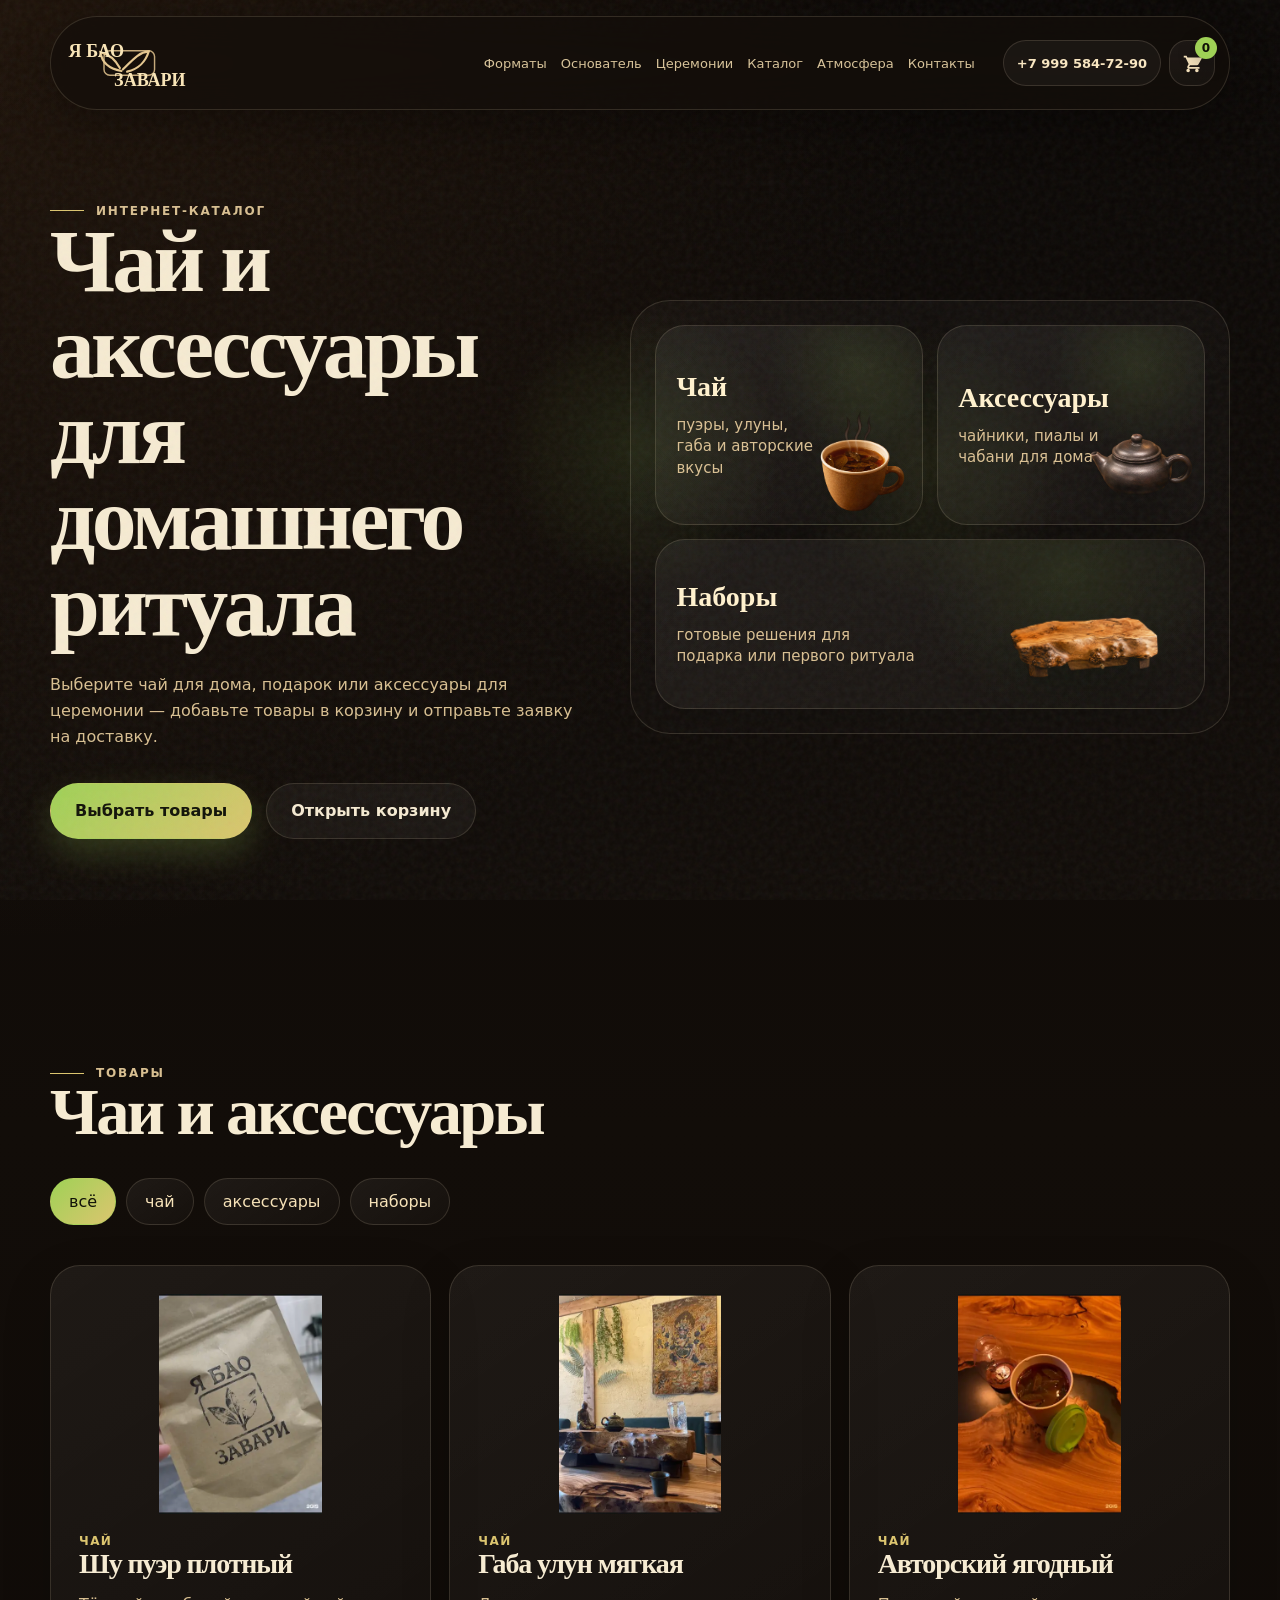
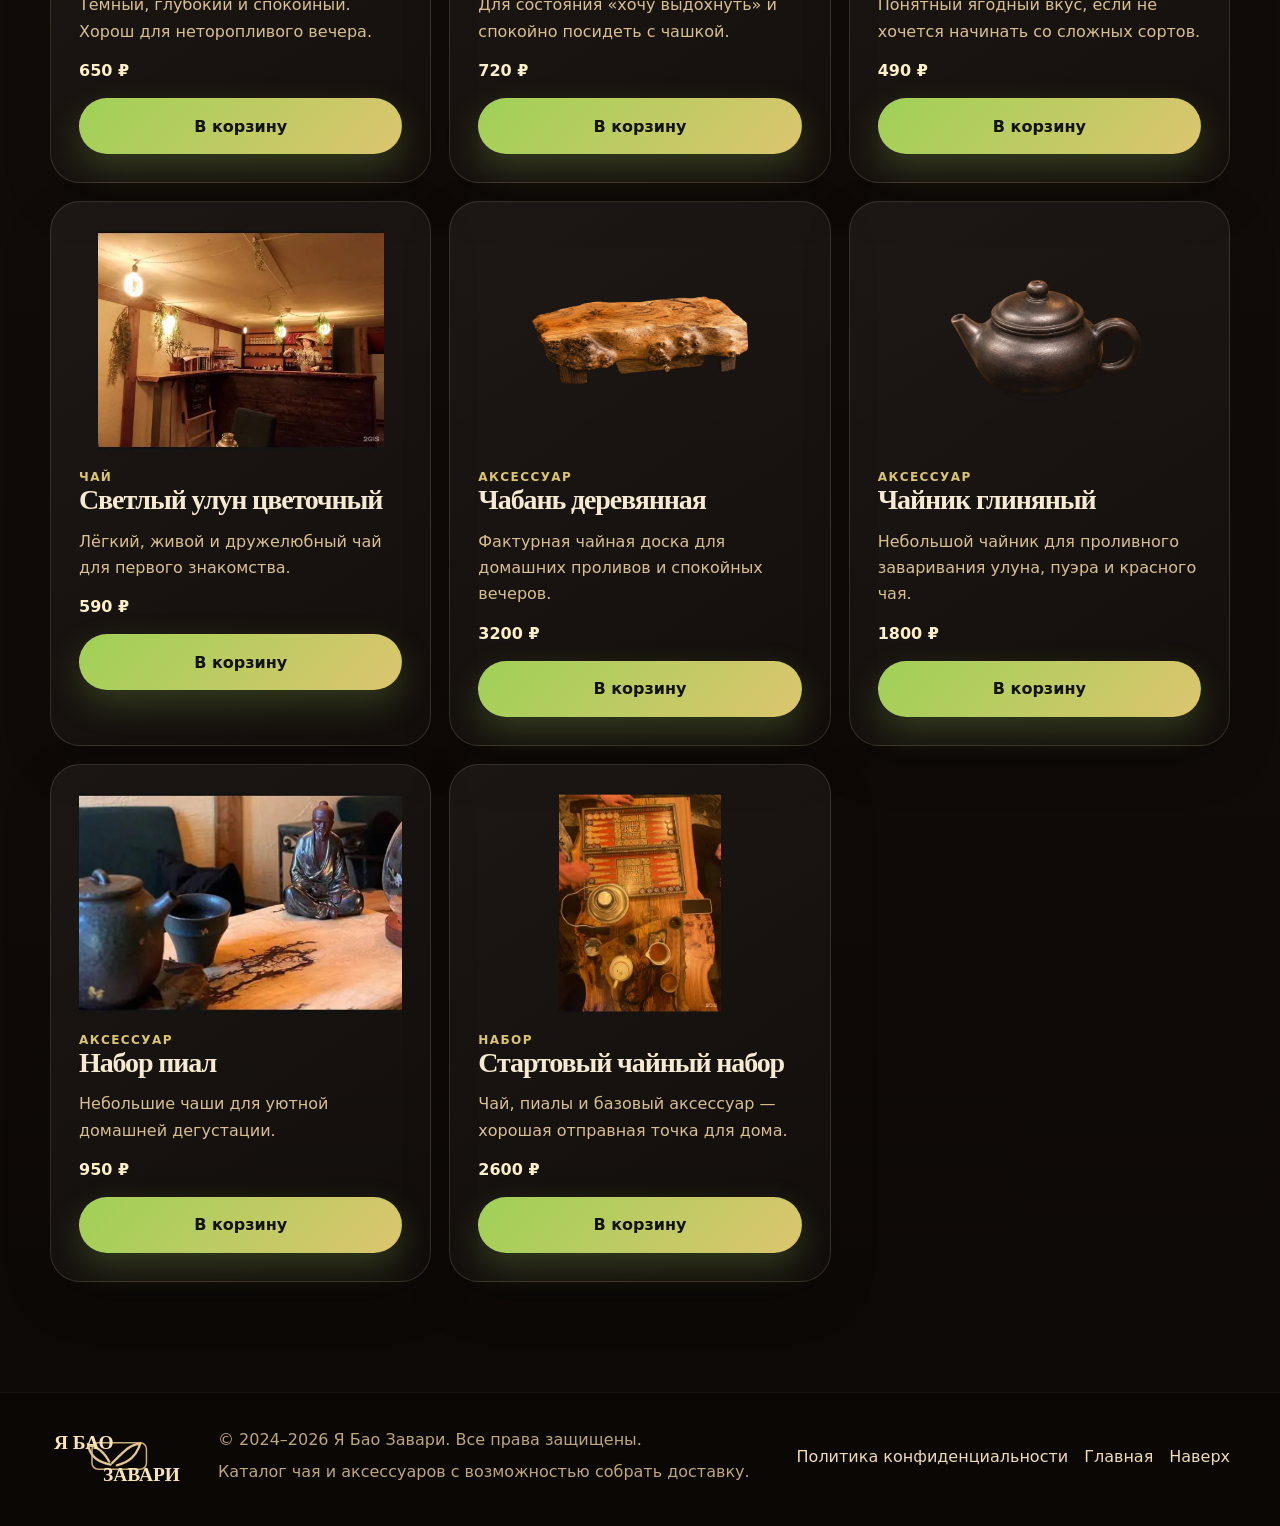
==== commit 471f1cc7: "V8" ====
--- a/catalog.html
+++ b/catalog.html
@@ -54,12 +54,22 @@
             <button class="btn btn-ghost" type="button" data-cart-open>Открыть корзину</button>
           </div>
         </div>
-        <div class="catalog-hero-objects catalog-object-board reveal">
-          <div class="catalog-board-light" aria-hidden="true"></div>
-          <img class="catalog-board-chaban" src="assets/3d/chaban-real.png" alt="Чабань" />
-          <img class="catalog-board-mug" src="assets/3d/mug-real.png" alt="Чашка чая" />
-          <img class="catalog-board-teapot" src="assets/3d/teapot-real.png" alt="Чайник" />
-          <div class="catalog-board-note">чай · пиалы · чабани · аксессуары</div>
+        <div class="catalog-hero-objects catalog-choice-board reveal" aria-label="Категории каталога">
+          <button class="choice-card choice-tea" type="button" data-preview-filter="tea">
+            <img src="assets/3d/mug-real.png" alt="Чай" />
+            <span>Чай</span>
+            <p>пуэры, улуны, габа и авторские вкусы</p>
+          </button>
+          <button class="choice-card choice-accessory" type="button" data-preview-filter="accessory">
+            <img src="assets/3d/teapot-real.png" alt="Аксессуары" />
+            <span>Аксессуары</span>
+            <p>чайники, пиалы и чабани для дома</p>
+          </button>
+          <button class="choice-card choice-set" type="button" data-preview-filter="set">
+            <img src="assets/3d/chaban-real.png" alt="Наборы" />
+            <span>Наборы</span>
+            <p>готовые решения для подарка или первого ритуала</p>
+          </button>
         </div>
       </div>
     </section>
--- a/css/styles.css
+++ b/css/styles.css
@@ -672,3 +672,167 @@
   .catalog-board-teapot{width:39%;right:6%;bottom:10%}
   .catalog-board-note{left:16px;top:16px;font-size:11px;max-width:210px}
 }
+
+/* v9 final: calmer object blocks + reliable catalog UX */
+.tea-still-life{
+  min-height:520px;
+  border-radius:42px;
+  overflow:hidden;
+  border:1px solid rgba(245,224,187,.14);
+  background:
+    radial-gradient(circle at 50% 44%,rgba(159,209,86,.13),transparent 34%),
+    linear-gradient(145deg,rgba(255,255,255,.052),rgba(255,255,255,.018));
+  box-shadow:var(--shadow);
+}
+.tea-still-life::before{
+  content:"";
+  position:absolute;
+  inset:26px;
+  border-radius:34px;
+  border:1px solid rgba(245,224,187,.07);
+}
+.still-bg-orbit{
+  position:absolute;
+  border-radius:50%;
+  border:1px dashed rgba(245,224,187,.08);
+  pointer-events:none;
+}
+.still-bg-orbit.orbit-one{width:360px;height:360px;left:8%;bottom:8%}
+.still-bg-orbit.orbit-two{width:250px;height:250px;right:9%;top:9%}
+.still-plate{
+  position:absolute;
+  left:50%;
+  bottom:13%;
+  width:68%;
+  height:34%;
+  transform:translateX(-50%) rotate(-4deg);
+  border-radius:50%;
+  background:radial-gradient(ellipse at center,rgba(0,0,0,.32),rgba(0,0,0,0) 68%);
+  filter:blur(12px);
+}
+.still-chaban,.still-mug,.still-teapot{
+  position:absolute;
+  z-index:2;
+  filter:drop-shadow(0 34px 34px rgba(0,0,0,.46));
+}
+.still-chaban{width:64%;left:6%;bottom:16%;transform:rotate(-3deg)}
+.still-teapot{width:31%;right:11%;bottom:17%;transform:rotate(2deg)}
+.still-mug{width:29%;right:15%;top:13%;animation:softFloat 5.3s ease-in-out infinite}
+.still-note{
+  position:absolute;
+  left:28px;
+  top:28px;
+  z-index:3;
+  max-width:260px;
+  padding:13px 16px;
+  border-radius:20px;
+  border:1px solid rgba(245,224,187,.14);
+  background:rgba(17,12,9,.74);
+  backdrop-filter:blur(10px);
+}
+.still-note span{
+  display:block;
+  color:var(--accent-2);
+  font-size:11px;
+  font-weight:900;
+  letter-spacing:.12em;
+  text-transform:uppercase;
+}
+.still-note b{
+  display:block;
+  margin-top:5px;
+  color:#f7e4bc;
+  font-size:16px;
+}
+@keyframes softFloat{50%{transform:translateY(-10px)}}
+
+.catalog-choice-board{
+  min-height:430px;
+  display:grid;
+  grid-template-columns:1fr 1fr;
+  gap:14px;
+}
+.choice-card{
+  position:relative;
+  min-height:200px;
+  padding:20px;
+  border-radius:30px;
+  border:1px solid rgba(245,224,187,.14);
+  background:
+    radial-gradient(circle at 75% 20%,rgba(159,209,86,.11),transparent 34%),
+    linear-gradient(145deg,rgba(255,255,255,.055),rgba(255,255,255,.02));
+  color:var(--text);
+  text-align:left;
+  overflow:hidden;
+  cursor:pointer;
+  box-shadow:0 18px 50px rgba(0,0,0,.18);
+  transition:.25s ease;
+}
+.choice-card:hover{transform:translateY(-3px);border-color:rgba(159,209,86,.34)}
+.choice-card img{
+  position:absolute;
+  right:8px;
+  bottom:0;
+  width:44%;
+  max-height:150px;
+  object-fit:contain;
+  filter:drop-shadow(0 24px 28px rgba(0,0,0,.44));
+}
+.choice-card span{
+  display:block;
+  position:relative;
+  z-index:2;
+  color:#fff1ce;
+  font-family:Georgia,serif;
+  font-size:28px;
+  font-weight:700;
+}
+.choice-card p{
+  position:relative;
+  z-index:2;
+  max-width:64%;
+  margin:12px 0 0;
+  line-height:1.45;
+  color:#d9c094;
+  font-size:15px;
+}
+.choice-set{grid-column:1 / -1;min-height:170px}
+.choice-set img{width:42%;right:1%;bottom:-8%}
+.choice-set p{max-width:48%}
+.choice-card.is-active,
+.catalog-filters button.active{border-color:rgba(159,209,86,.42)}
+
+.product-card .btn.is-added{background:linear-gradient(135deg,#b5dd72,#e6d98b)}
+.cart-catalog-link{
+  display:inline-flex;
+  justify-content:center;
+  align-items:center;
+  min-height:48px;
+  margin-top:12px;
+  padding:0 18px;
+  border-radius:999px;
+  border:1px solid var(--line);
+  color:#f5ddb4;
+  background:rgba(255,255,255,.04);
+  font-weight:900;
+}
+.board-caption,.catalog-board-note{display:none!important}
+
+@media (max-width:560px){
+  .tea-still-life{min-height:380px;border-radius:30px}
+  .tea-still-life::before{inset:14px;border-radius:24px}
+  .still-bg-orbit.orbit-one{width:250px;height:250px;left:-10%;bottom:6%}
+  .still-bg-orbit.orbit-two{width:185px;height:185px;right:-4%;top:7%}
+  .still-note{left:16px;top:16px;max-width:190px;padding:10px 12px;border-radius:16px}
+  .still-note b{font-size:13px}
+  .still-chaban{width:75%;left:3%;bottom:18%}
+  .still-teapot{width:38%;right:5%;bottom:18%}
+  .still-mug{width:35%;right:8%;top:12%}
+
+  .catalog-choice-board{min-height:auto;grid-template-columns:1fr;gap:12px}
+  .choice-card,.choice-set{grid-column:auto;min-height:168px;border-radius:24px;padding:18px}
+  .choice-card img{width:38%;max-height:124px}
+  .choice-card span{font-size:25px}
+  .choice-card p{font-size:14px;max-width:62%}
+  .choice-set img{width:48%;right:-4%;bottom:-5%}
+}
